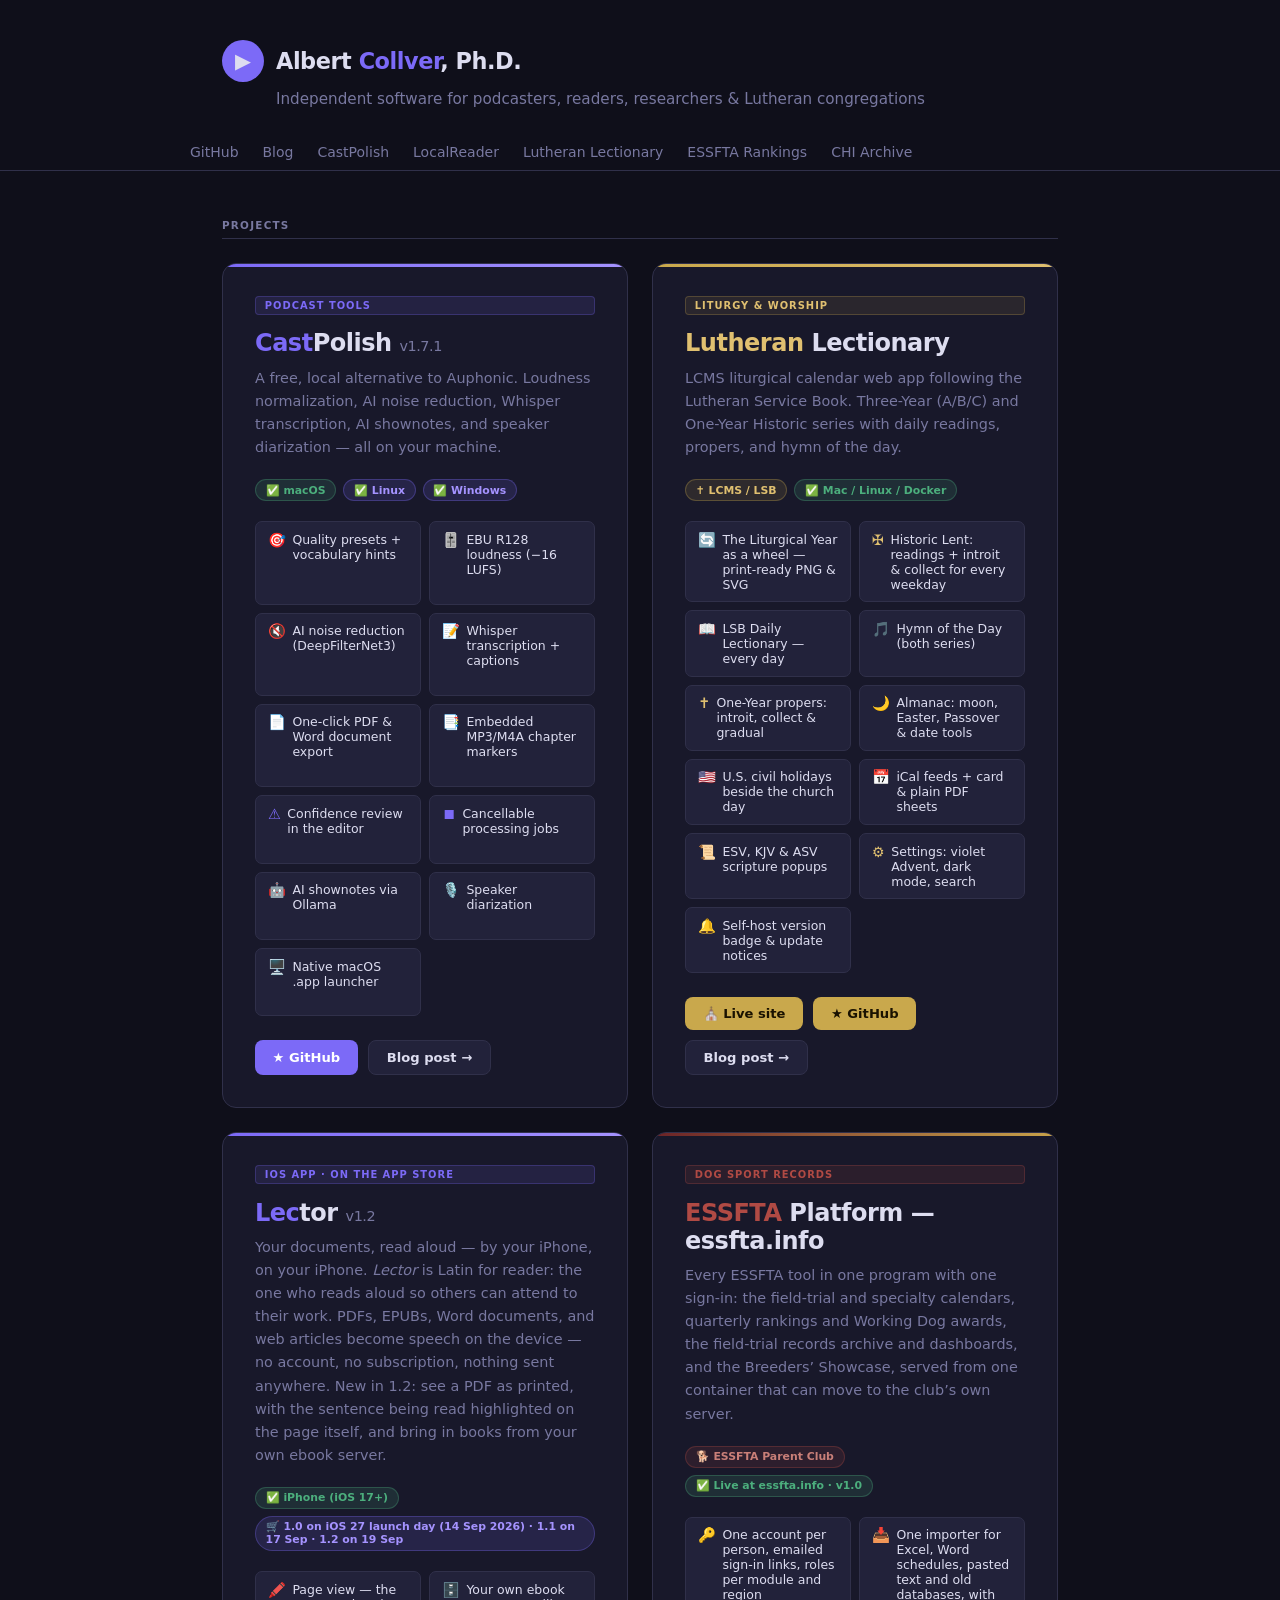
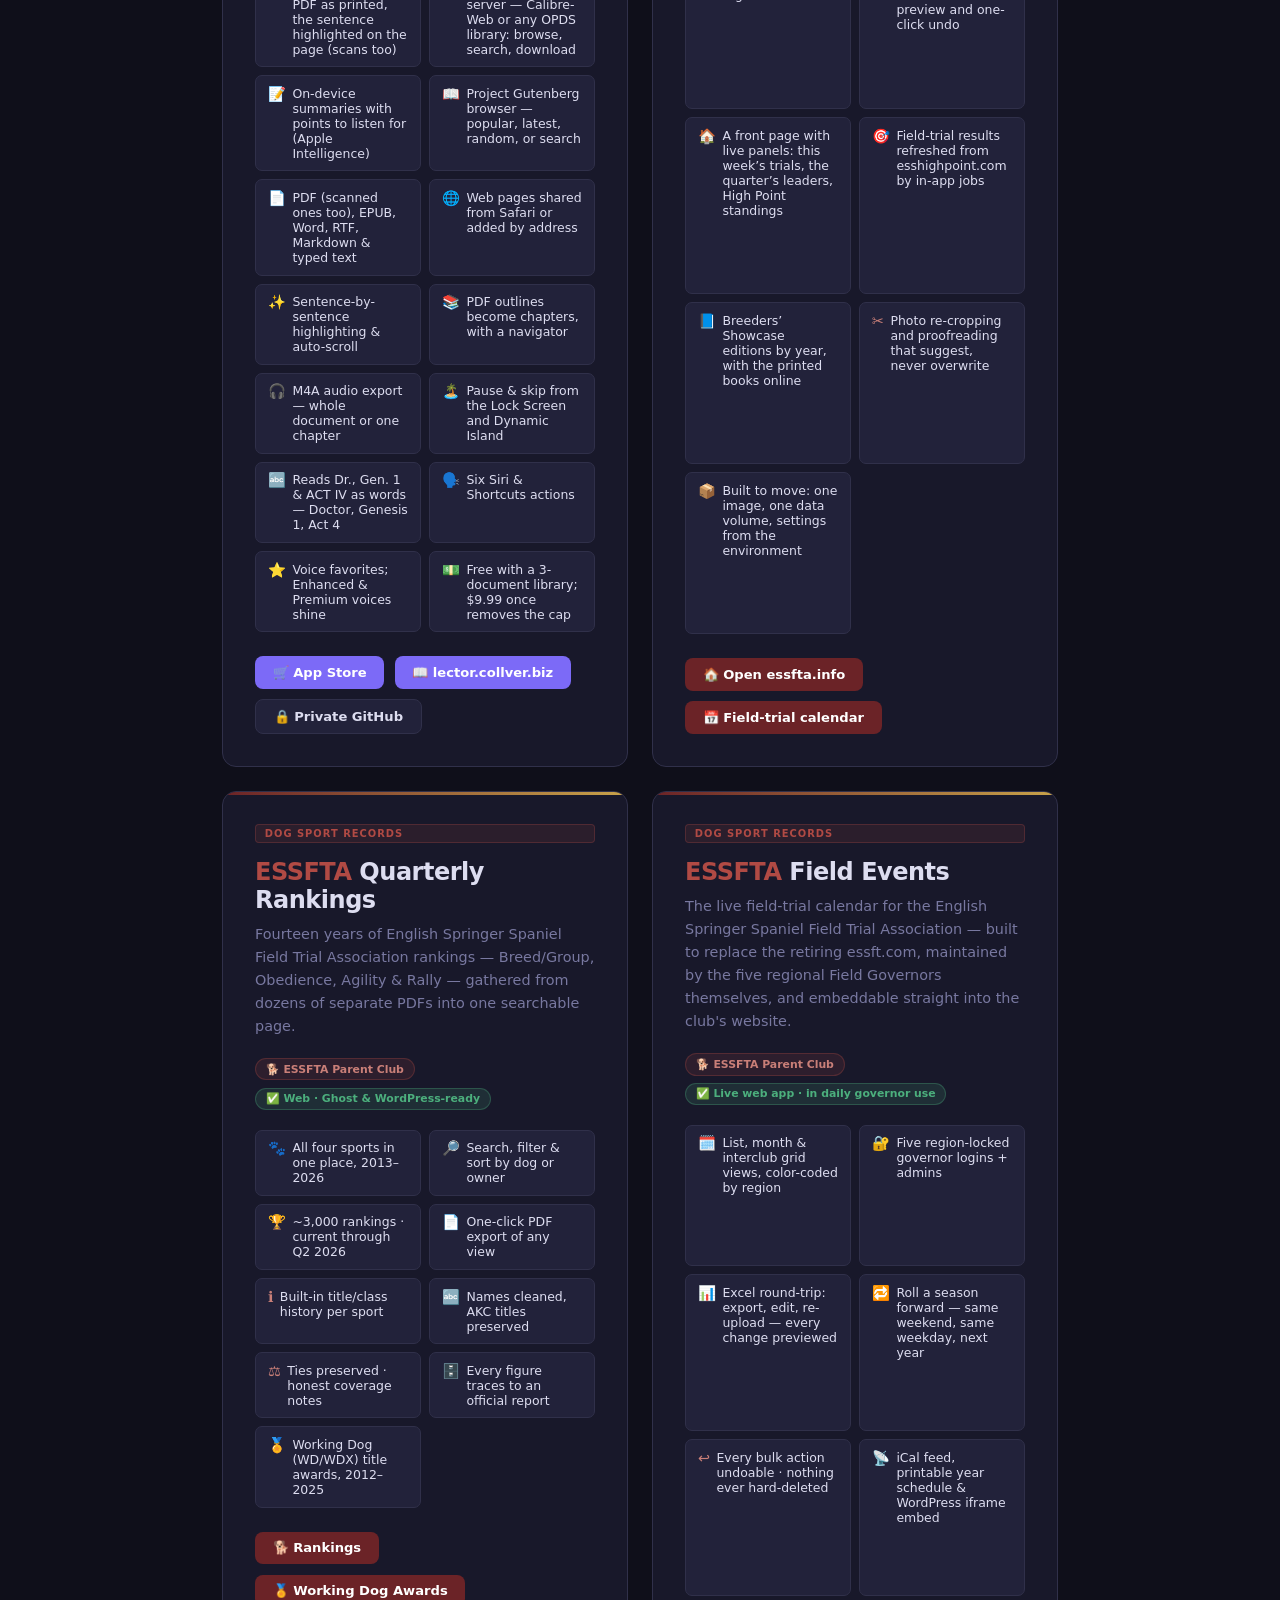
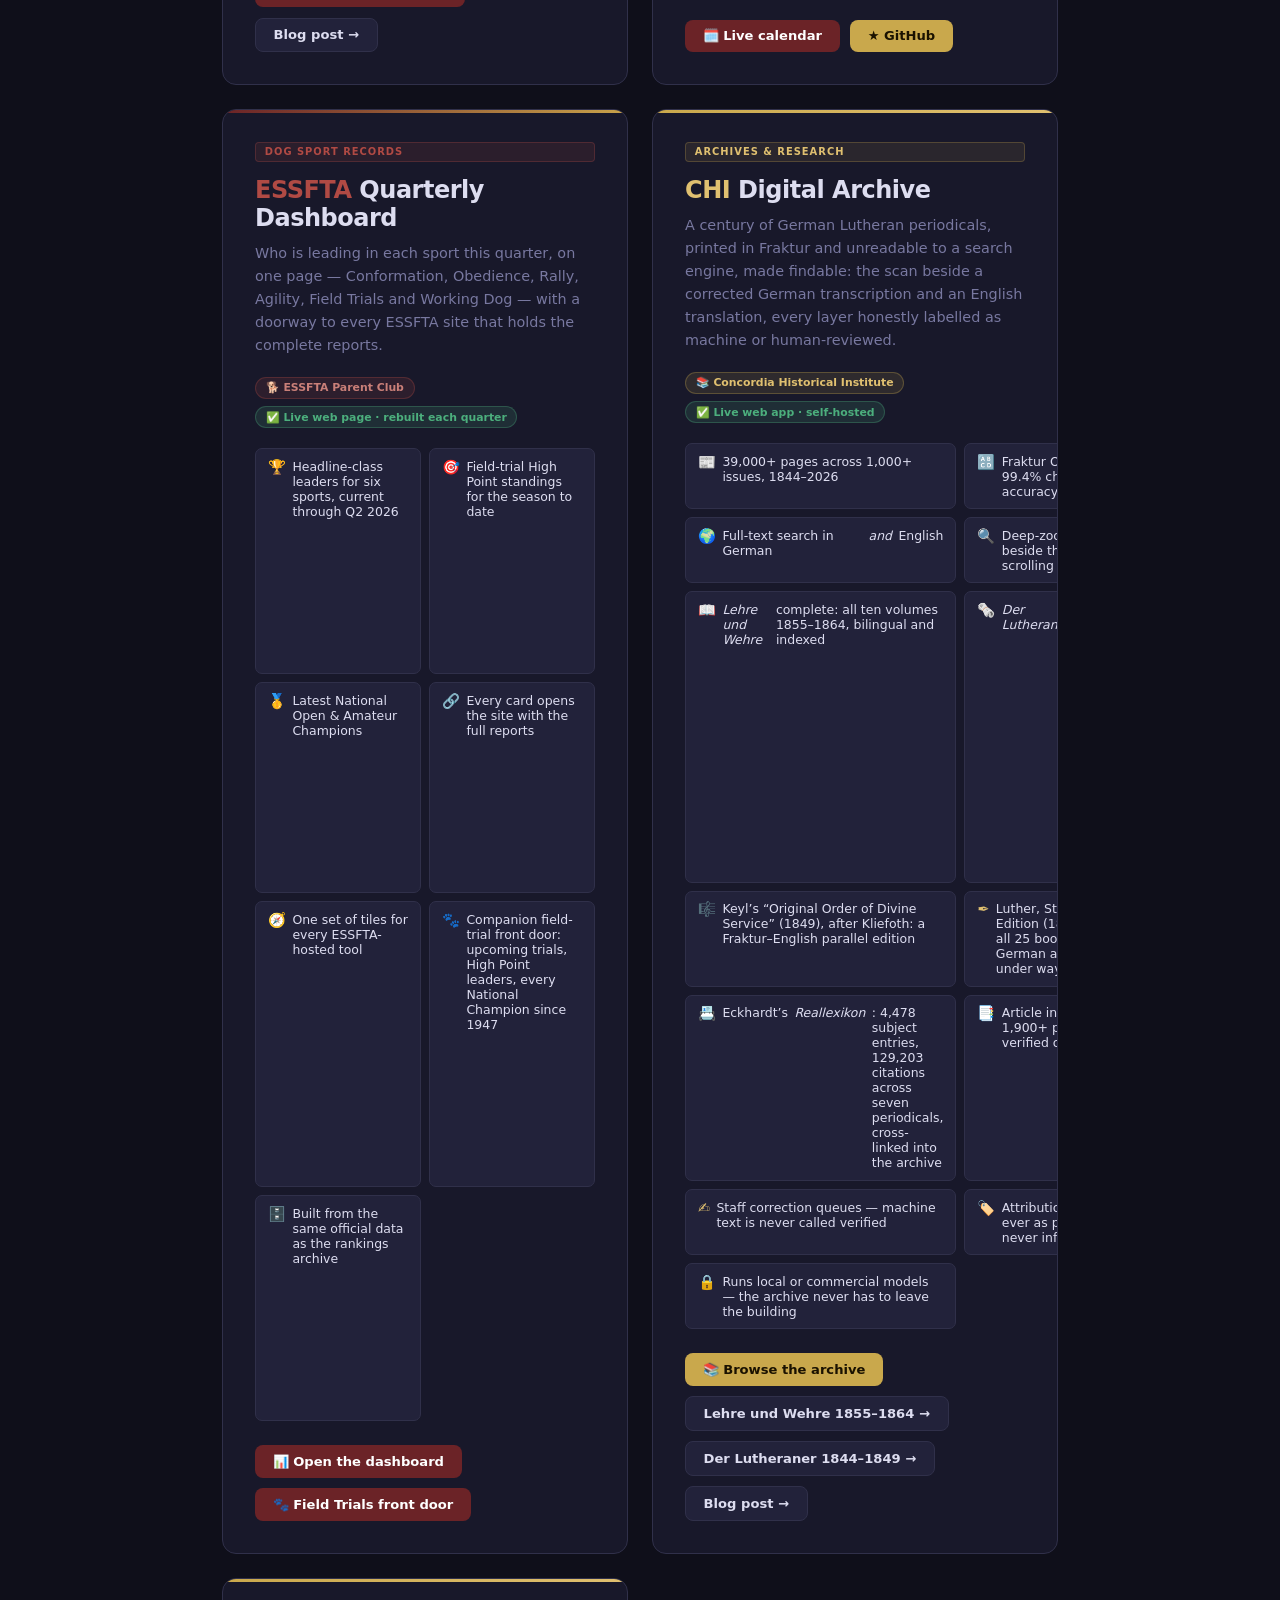
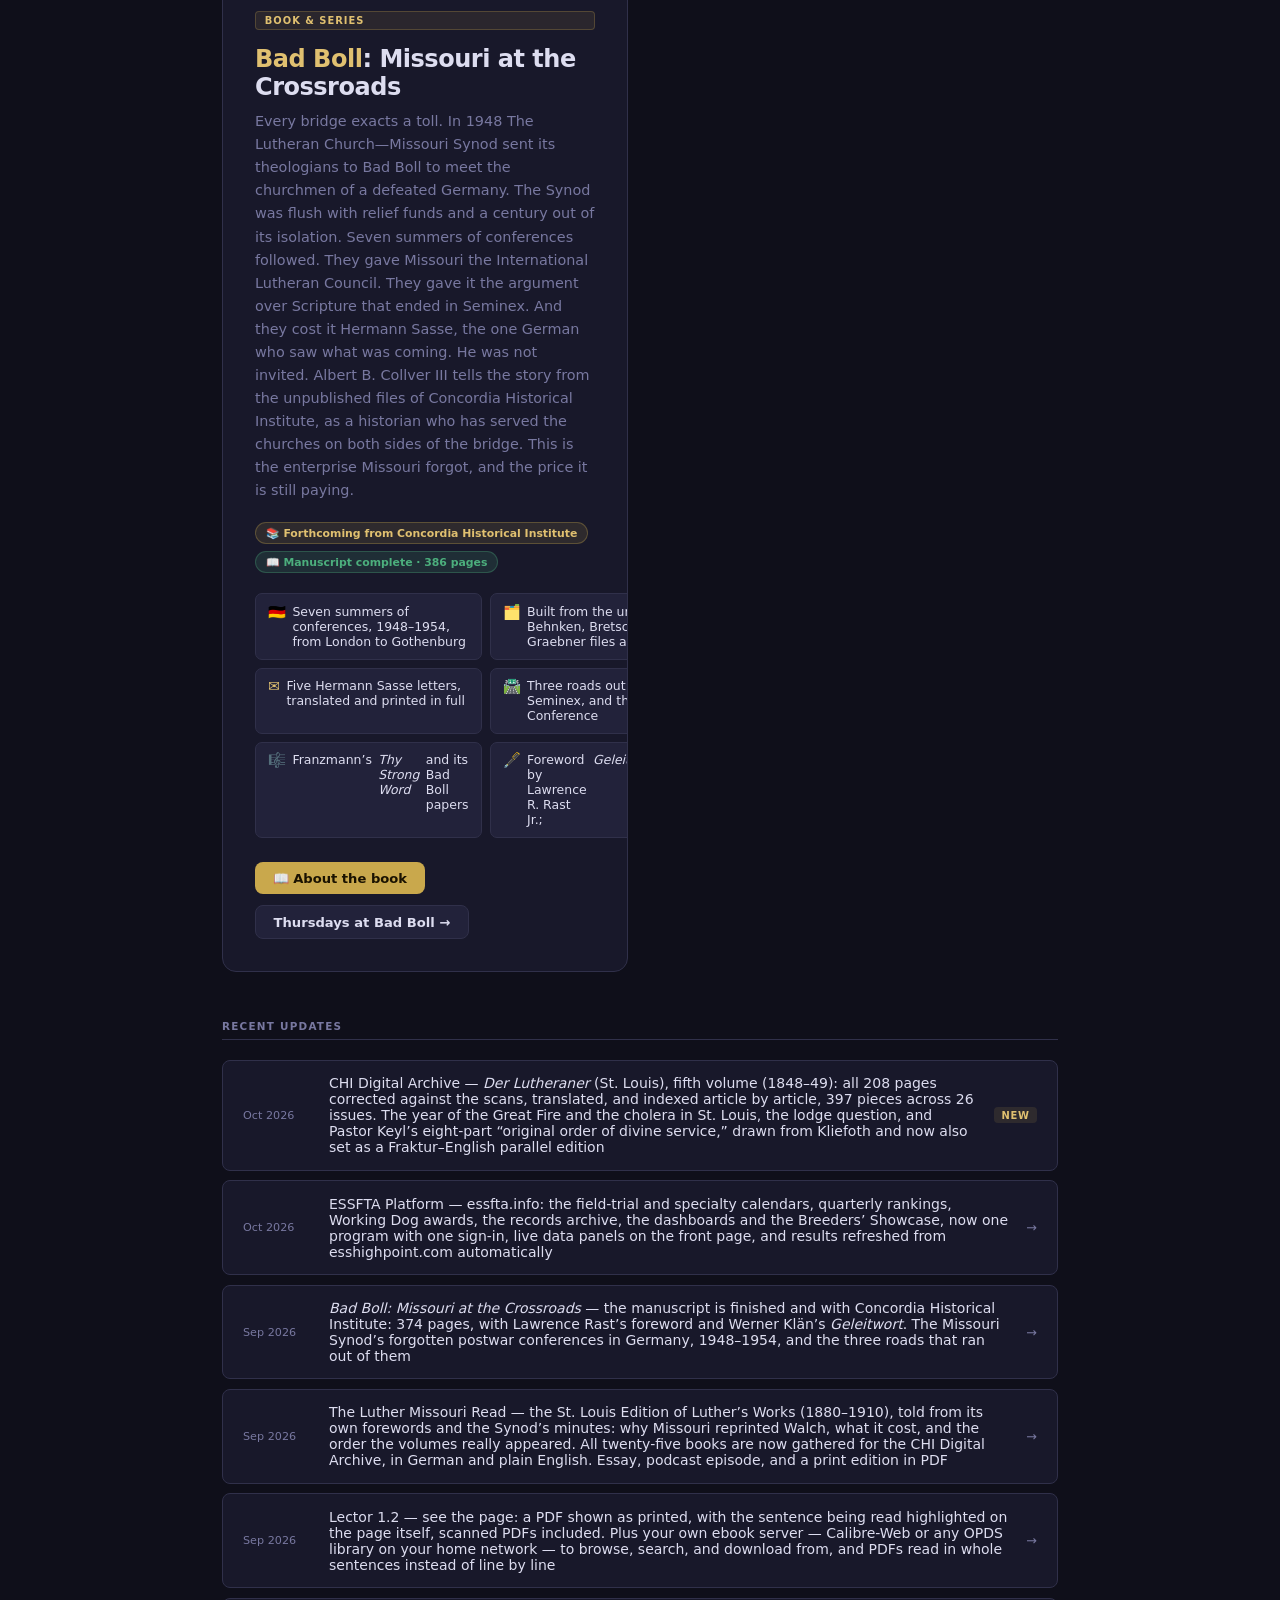
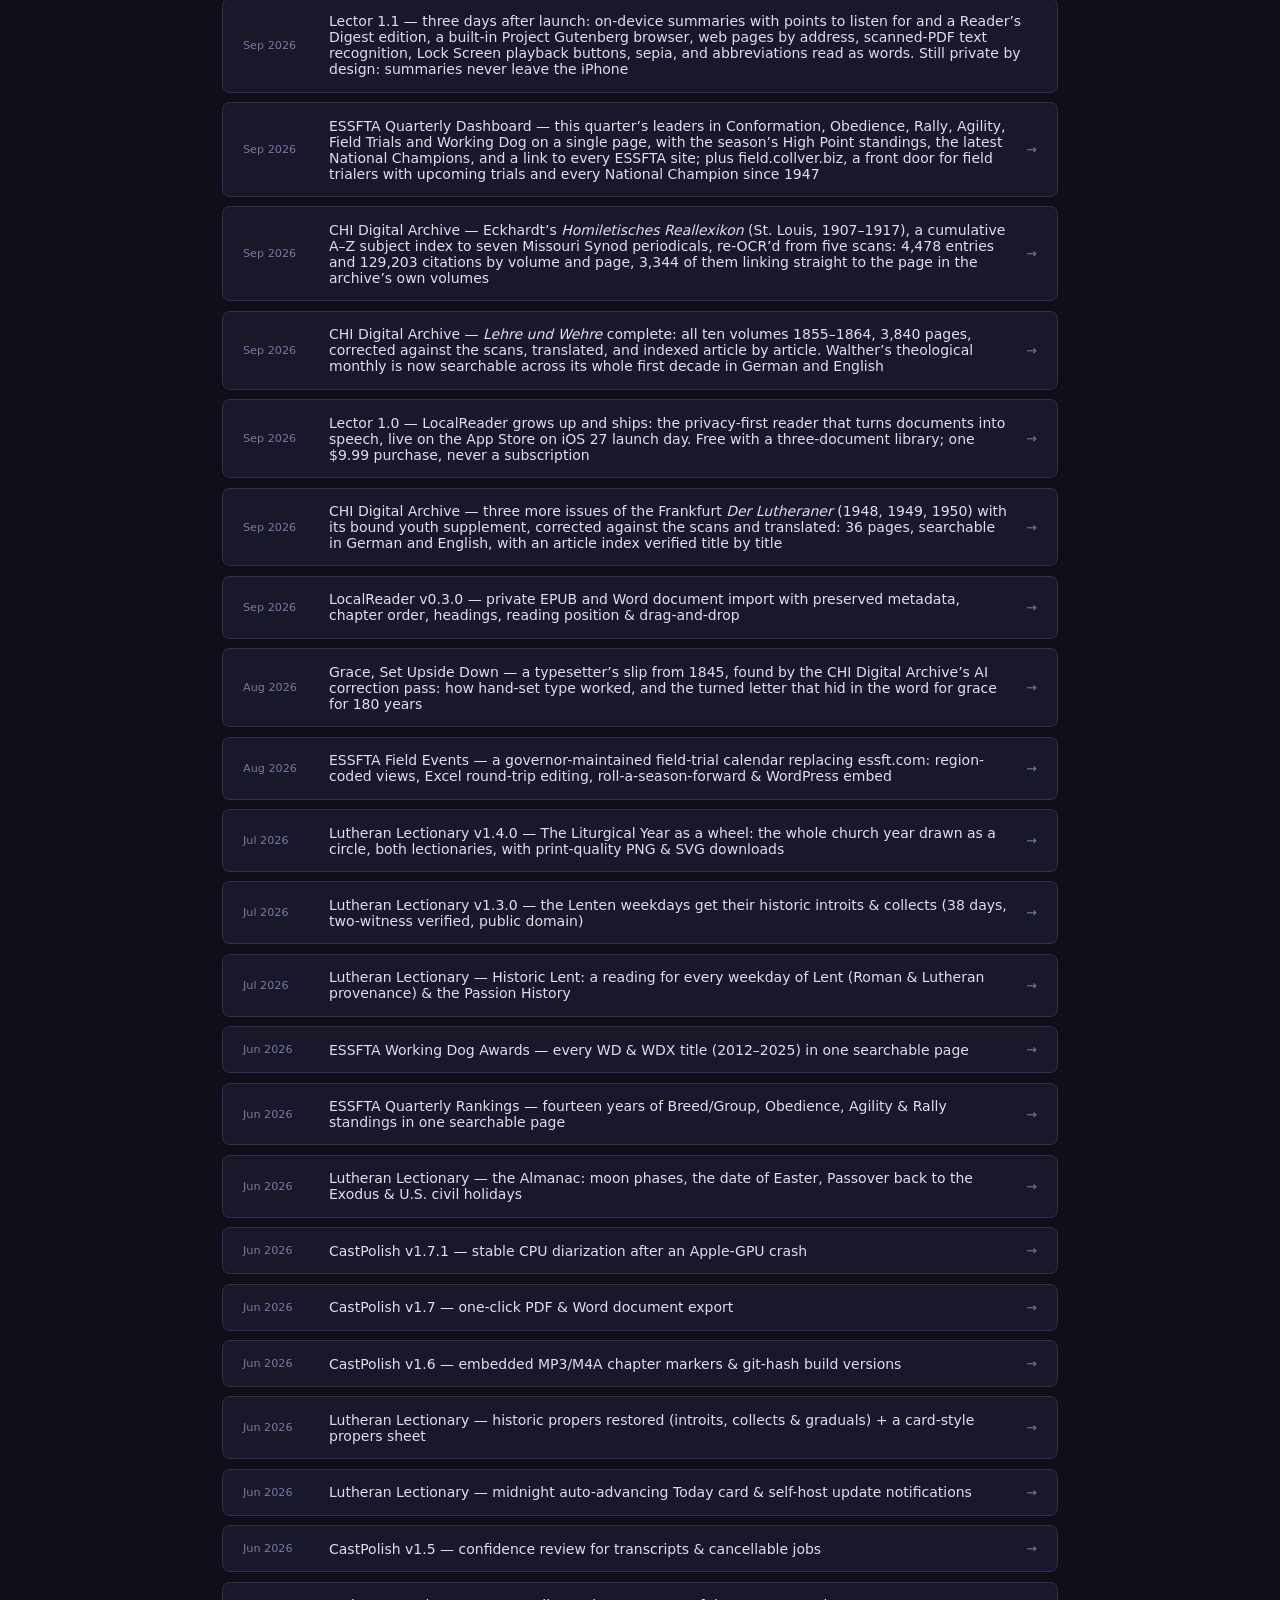
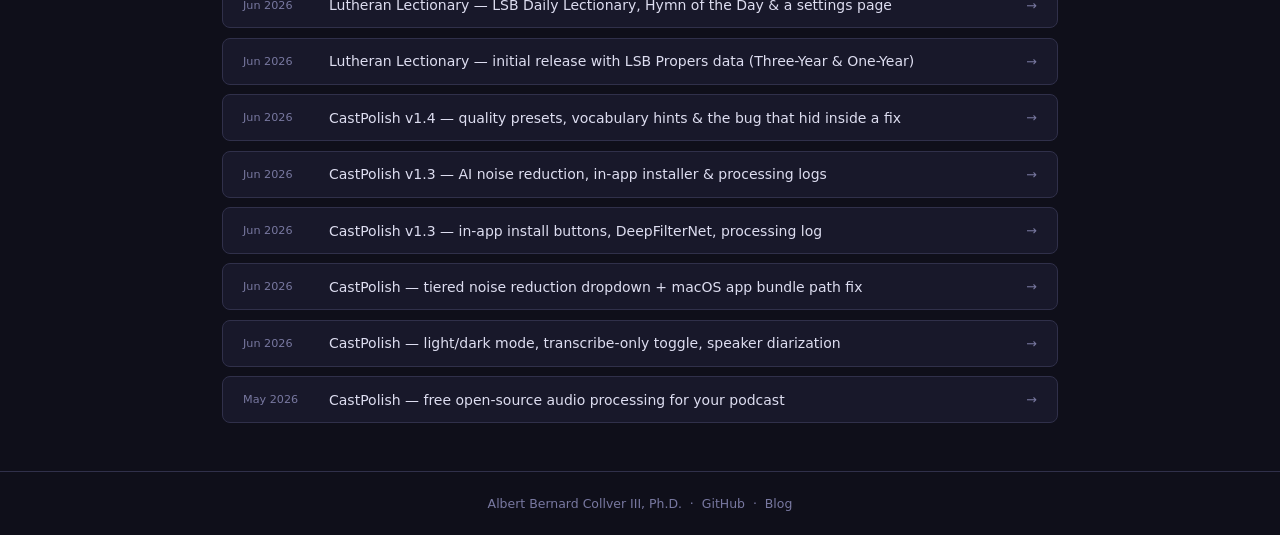
==== index.html @ b016e04b "CHI card: Der Lutheraner 1844–1849 (fifth volume corrected, translated, indexed), Keyl 1849 edition;" ====
<!DOCTYPE html>
<html lang="en">
<head>
<meta charset="UTF-8">
<meta name="viewport" content="width=device-width, initial-scale=1.0">
<title>Albert Collver — Software Projects</title>
<meta name="description" content="Independent software for podcasters, readers, researchers, and Lutheran congregations. LocalReader: private, on-device text-to-speech for iPhone and iPad.">
<script defer src="https://analytics.collver.biz/script.js" data-website-id="a262c0be-edfe-48e8-a4f4-ef99cb37510c"></script>
<style>
  *, *::before, *::after { box-sizing: border-box; margin: 0; padding: 0; }

  :root {
    --bg: #0f0f1a;
    --surface: #18182a;
    --surface2: #22223a;
    --border: #30304a;
    --accent: #7c6af7;
    --accent2: #a593ff;
    --accent-gold: #c9a84c;
    --accent-gold2: #e0c070;
    --text: #ddddf0;
    --muted: #7878a0;
    --success: #4caf7d;
    --font: -apple-system, BlinkMacSystemFont, 'Segoe UI', system-ui, sans-serif;
  }

  body {
    font-family: var(--font);
    background: var(--bg);
    color: var(--text);
    min-height: 100vh;
    display: flex;
    flex-direction: column;
  }

  header { padding: 2.5rem 2rem 1.5rem; max-width: 900px; margin: 0 auto; width: 100%; }
  .logo { display: flex; align-items: center; gap: .75rem; margin-bottom: .5rem; }
  .logo-icon {
    width: 42px; height: 42px; background: var(--accent); border-radius: 50%;
    display: flex; align-items: center; justify-content: center; font-size: 1.3rem;
  }
  .logo-name { font-size: 1.4rem; font-weight: 800; letter-spacing: -.02em; color: var(--text); }
  .logo-name span { color: var(--accent); }
  header p { color: var(--muted); font-size: .95rem; margin-left: 54px; }

  nav { border-bottom: 1px solid var(--border); padding: 0 2rem; }
  nav ul { max-width: 900px; margin: 0 auto; display: flex; gap: 1.5rem; list-style: none; padding: .6rem 0; flex-wrap: wrap; }
  nav a { color: var(--muted); text-decoration: none; font-size: .875rem; transition: color .15s; }
  nav a:hover { color: var(--accent2); }

  main { flex: 1; max-width: 900px; margin: 0 auto; width: 100%; padding: 3rem 2rem; }

  .section-header {
    font-size: .65rem; font-weight: 700; text-transform: uppercase; letter-spacing: .12em;
    color: var(--muted); margin-bottom: 1.25rem; padding-bottom: .4rem; border-bottom: 1px solid var(--border);
  }

  /* Project grid — two columns on wide screens */
  .projects-grid {
    display: grid;
    grid-template-columns: repeat(auto-fill, minmax(380px, 1fr));
    gap: 1.5rem;
    margin-bottom: 3rem;
  }

  .project-card {
    background: var(--surface); border: 1px solid var(--border);
    border-radius: 14px; padding: 2rem;
    position: relative; overflow: hidden;
    display: flex; flex-direction: column;
  }
  .project-card::before {
    content: ''; position: absolute; top: 0; left: 0; right: 0; height: 3px;
  }
  .project-card.accent-purple::before { background: linear-gradient(90deg, var(--accent), var(--accent2)); }
  .project-card.accent-gold::before   { background: linear-gradient(90deg, var(--accent-gold), var(--accent-gold2)); }

  .project-tag {
    display: inline-block; font-size: .62rem; font-weight: 700;
    text-transform: uppercase; letter-spacing: .1em;
    border-radius: 4px; padding: .2rem .55rem; margin-bottom: .9rem;
  }
  .tag-purple { color: var(--accent);      background: rgba(124,106,247,.12); border: 1px solid rgba(124,106,247,.25); }
  .tag-gold   { color: var(--accent-gold2); background: rgba(201,168,76,.10);  border: 1px solid rgba(201,168,76,.25);  }

  .project-card h2 { font-size: 1.5rem; font-weight: 800; letter-spacing: -.02em; margin-bottom: .6rem; }
  .project-card h2 .accent-purple-text { color: var(--accent); }
  .project-card h2 .accent-gold-text   { color: var(--accent-gold2); }
  .tagline { font-size: .9rem; color: var(--muted); margin-bottom: 1.25rem; line-height: 1.6; }

  .platform-row { display: flex; gap: .45rem; flex-wrap: wrap; margin-bottom: 1.25rem; }
  .platform-badge {
    font-size: .68rem; font-weight: 600; padding: .22rem .6rem;
    border-radius: 999px; display: flex; align-items: center; gap: .3rem;
  }
  .badge-full { background: rgba(76,175,125,.15); color: var(--success); border: 1px solid rgba(76,175,125,.3); }
  .badge-core { background: rgba(124,106,247,.15); color: var(--accent2); border: 1px solid rgba(124,106,247,.3); }
  .badge-gold { background: rgba(201,168,76,.12); color: var(--accent-gold2); border: 1px solid rgba(201,168,76,.3); }
  .badge-note { background: rgba(120,120,160,.1); color: var(--muted); border: 1px solid var(--border); font-weight: 400; font-style: italic; }

  .features {
    display: grid; grid-template-columns: 1fr 1fr;
    gap: .5rem; margin-bottom: 1.5rem; flex: 1;
  }
  .feat {
    background: var(--surface2); border: 1px solid var(--border); border-radius: 7px;
    padding: .6rem .75rem; font-size: .78rem; display: flex; align-items: flex-start; gap: .4rem;
  }
  .feat-icon { flex-shrink: 0; font-size: .9rem; }
  .feat-icon-purple { color: var(--accent); }
  .feat-icon-gold   { color: var(--accent-gold2); }

  .btn-row { display: flex; gap: .65rem; flex-wrap: wrap; margin-top: auto; }
  .btn {
    display: inline-flex; align-items: center; gap: .4rem;
    padding: .55rem 1.1rem; border-radius: 8px; font-size: .82rem; font-weight: 600;
    text-decoration: none; transition: opacity .15s, transform .1s;
  }
  .btn:hover { opacity: .85; transform: translateY(-1px); }
  .btn-purple  { background: var(--accent); color: #fff; }
  .btn-gold    { background: var(--accent-gold); color: #1a1200; }
  .btn-secondary { background: var(--surface2); color: var(--text); border: 1px solid var(--border); }

  /* Updates */
  .updates { display: flex; flex-direction: column; gap: .6rem; }
  .update-item {
    background: var(--surface); border: 1px solid var(--border); border-radius: 8px;
    padding: .9rem 1.25rem; display: flex; align-items: center; gap: 1rem;
    text-decoration: none; color: inherit; transition: border-color .15s, background .15s;
  }
  .update-item:hover { border-color: var(--accent); background: rgba(124,106,247,.05); }
  .update-date  { font-size: .7rem; color: var(--muted); white-space: nowrap; min-width: 70px; }
  .update-title { font-size: .875rem; font-weight: 500; flex: 1; }
  .update-tag {
    font-size: .62rem; font-weight: 700; text-transform: uppercase; letter-spacing: .08em;
    padding: .15rem .45rem; border-radius: 4px; white-space: nowrap;
    background: rgba(124,106,247,.15); color: var(--accent2);
  }
  .update-tag.gold { background: rgba(201,168,76,.12); color: var(--accent-gold2); }
  .update-arrow { color: var(--muted); font-size: .8rem; }

  /* ESSFTA maroon accent */
  .project-card.accent-maroon::before { background: linear-gradient(90deg, #6B2327, #C8A24A); }
  .tag-maroon { color: #b04a44; background: rgba(176,74,68,.12); border: 1px solid rgba(176,74,68,.28); }
  .project-card h2 .accent-maroon-text { color: #b04a44; }
  .feat-icon-maroon { color: #c97f78; }
  .badge-maroon { background: rgba(176,74,68,.14); color: #c97f78; border: 1px solid rgba(176,74,68,.3); }
  .btn-maroon { background: #6B2327; color: #fff; }
  .update-tag.maroon { background: rgba(176,74,68,.16); color: #c97f78; }

  footer { border-top: 1px solid var(--border); padding: 1.5rem 2rem; text-align: center; color: var(--muted); font-size: .78rem; }
  footer a { color: var(--muted); text-decoration: none; }
  footer a:hover { color: var(--accent2); }

  @media (max-width: 640px) {
    .projects-grid { grid-template-columns: 1fr; }
    .project-card { padding: 1.5rem; }
    .project-card h2 { font-size: 1.3rem; }
    header p { margin-left: 0; }
    .features { grid-template-columns: 1fr; }
  }
</style>
</head>
<body>

<header>
  <div class="logo">
    <div class="logo-icon">▶</div>
    <div class="logo-name">Albert <span>Collver</span>, Ph.D.</div>
  </div>
  <p>Independent software for podcasters, readers, researchers &amp; Lutheran congregations</p>
</header>

<nav>
  <ul>
    <li><a href="https://github.com/abc3-Mac">GitHub</a></li>
    <li><a href="https://news.collver.biz">Blog</a></li>
    <li><a href="https://github.com/abc3-Mac/castpolish">CastPolish</a></li>
    <li><a href="https://github.com/abc3-Mac/LocalReader">LocalReader</a></li>
    <li><a href="https://github.com/abc3-Mac/lutheran-lectionary">Lutheran Lectionary</a></li>
    <li><a href="https://news.collver.biz/essfta-breed-group-rankings/">ESSFTA Rankings</a></li>
    <li><a href="https://chi-archive.collver.biz">CHI Archive</a></li>
  </ul>
</nav>

<main>

  <div class="section-header" style="margin-bottom:1.5rem;">Projects</div>

  <div class="projects-grid">

    <!-- CastPolish -->
    <div class="project-card accent-purple">
      <div class="project-tag tag-purple">Podcast Tools</div>
      <h2><span class="accent-purple-text">Cast</span>Polish <span style="font-size:.9rem;font-weight:500;color:var(--muted)">v1.7.1</span></h2>
      <p class="tagline">
        A free, local alternative to Auphonic. Loudness normalization, AI noise reduction,
        Whisper transcription, AI shownotes, and speaker diarization — all on your machine.
      </p>

      <div class="platform-row">
        <span class="platform-badge badge-full">✅ macOS</span>
        <span class="platform-badge badge-core">✅ Linux</span>
        <span class="platform-badge badge-core">✅ Windows</span>
      </div>

      <div class="features">
        <div class="feat"><span class="feat-icon feat-icon-purple">🎯</span> Quality presets + vocabulary hints</div>
        <div class="feat"><span class="feat-icon feat-icon-purple">🎚️</span> EBU R128 loudness (−16 LUFS)</div>
        <div class="feat"><span class="feat-icon feat-icon-purple">🔇</span> AI noise reduction (DeepFilterNet3)</div>
        <div class="feat"><span class="feat-icon feat-icon-purple">📝</span> Whisper transcription + captions</div>
        <div class="feat"><span class="feat-icon feat-icon-purple">📄</span> One-click PDF &amp; Word document export</div>
        <div class="feat"><span class="feat-icon feat-icon-purple">📑</span> Embedded MP3/M4A chapter markers</div>
        <div class="feat"><span class="feat-icon feat-icon-purple">⚠️</span> Confidence review in the editor</div>
        <div class="feat"><span class="feat-icon feat-icon-purple">⏹</span> Cancellable processing jobs</div>
        <div class="feat"><span class="feat-icon feat-icon-purple">🤖</span> AI shownotes via Ollama</div>
        <div class="feat"><span class="feat-icon feat-icon-purple">🎙️</span> Speaker diarization</div>
        <div class="feat"><span class="feat-icon feat-icon-purple">🖥️</span> Native macOS .app launcher</div>
      </div>

      <div class="btn-row">
        <a class="btn btn-purple" href="https://github.com/abc3-Mac/castpolish">★ GitHub</a>
        <a class="btn btn-secondary" href="https://news.collver.biz/stable-beats-fast-the-apple-gpu-crash-that-taught-castpolish-to-use-the-cpu/">Blog post →</a>
      </div>
    </div>

    <!-- Lutheran Lectionary -->
    <div class="project-card accent-gold">
      <div class="project-tag tag-gold">Liturgy &amp; Worship</div>
      <h2><span class="accent-gold-text">Lutheran</span> Lectionary</h2>
      <p class="tagline">
        LCMS liturgical calendar web app following the Lutheran Service Book. Three-Year
        (A/B/C) and One-Year Historic series with daily readings, propers, and hymn of the day.
      </p>

      <div class="platform-row">
        <span class="platform-badge badge-gold">✝ LCMS / LSB</span>
        <span class="platform-badge badge-full">✅ Mac / Linux / Docker</span>
      </div>

      <div class="features">
        <div class="feat"><span class="feat-icon feat-icon-gold">🔄</span> The Liturgical Year as a wheel — print-ready PNG &amp; SVG</div>
        <div class="feat"><span class="feat-icon feat-icon-gold">✠</span> Historic Lent: readings + introit &amp; collect for every weekday</div>
        <div class="feat"><span class="feat-icon feat-icon-gold">📖</span> LSB Daily Lectionary — every day</div>
        <div class="feat"><span class="feat-icon feat-icon-gold">🎵</span> Hymn of the Day (both series)</div>
        <div class="feat"><span class="feat-icon feat-icon-gold">✝</span> One-Year propers: introit, collect &amp; gradual</div>
        <div class="feat"><span class="feat-icon feat-icon-gold">🌙</span> Almanac: moon, Easter, Passover &amp; date tools</div>
        <div class="feat"><span class="feat-icon feat-icon-gold">🇺🇸</span> U.S. civil holidays beside the church day</div>
        <div class="feat"><span class="feat-icon feat-icon-gold">📅</span> iCal feeds + card &amp; plain PDF sheets</div>
        <div class="feat"><span class="feat-icon feat-icon-gold">📜</span> ESV, KJV &amp; ASV scripture popups</div>
        <div class="feat"><span class="feat-icon feat-icon-gold">⚙️</span> Settings: violet Advent, dark mode, search</div>
        <div class="feat"><span class="feat-icon feat-icon-gold">🔔</span> Self-host version badge &amp; update notices</div>
      </div>

      <div class="btn-row">
        <a class="btn btn-gold" href="https://lectionary.collver.biz">⛪ Live site</a>
        <a class="btn btn-gold" href="https://github.com/abc3-Mac/lutheran-lectionary">★ GitHub</a>
        <a class="btn btn-secondary" href="https://news.collver.biz/the-church-year-drawn-as-a-wheel/">Blog post →</a>
      </div>
    </div>

    <!-- LocalReader -->
    <div class="project-card accent-purple">
      <div class="project-tag tag-purple">iOS App &middot; On the App Store</div>
      <h2><span class="accent-purple-text">Lec</span>tor <span style="font-size:.9rem;font-weight:500;color:var(--muted)">v1.2</span></h2>
      <p class="tagline">
        Your documents, read aloud &mdash; by your iPhone, on your iPhone. <em>Lector</em> is Latin for
        reader: the one who reads aloud so others can attend to their work. PDFs, EPUBs, Word documents,
        and web articles become speech on the device &mdash; no account, no subscription, nothing sent anywhere.
        New in 1.2: see a PDF as printed, with the sentence being read highlighted on the page itself,
        and bring in books from your own ebook server.
      </p>

      <div class="platform-row">
        <span class="platform-badge badge-full">✅ iPhone (iOS 17+)</span>
        <span class="platform-badge badge-core">🛒 1.0 on iOS 27 launch day (14 Sep 2026) &middot; 1.1 on 17 Sep &middot; 1.2 on 19 Sep</span>
      </div>

      <div class="features">
        <div class="feat"><span class="feat-icon feat-icon-purple">🖍️</span> Page view &mdash; the PDF as printed, the sentence highlighted on the page (scans too)</div>
        <div class="feat"><span class="feat-icon feat-icon-purple">🗄️</span> Your own ebook server &mdash; Calibre-Web or any OPDS library: browse, search, download</div>
        <div class="feat"><span class="feat-icon feat-icon-purple">📝</span> On-device summaries with points to listen for (Apple Intelligence)</div>
        <div class="feat"><span class="feat-icon feat-icon-purple">📖</span> Project Gutenberg browser &mdash; popular, latest, random, or search</div>
        <div class="feat"><span class="feat-icon feat-icon-purple">📄</span> PDF (scanned ones too), EPUB, Word, RTF, Markdown &amp; typed text</div>
        <div class="feat"><span class="feat-icon feat-icon-purple">🌐</span> Web pages shared from Safari or added by address</div>
        <div class="feat"><span class="feat-icon feat-icon-purple">✨</span> Sentence-by-sentence highlighting &amp; auto-scroll</div>
        <div class="feat"><span class="feat-icon feat-icon-purple">📚</span> PDF outlines become chapters, with a navigator</div>
        <div class="feat"><span class="feat-icon feat-icon-purple">🎧</span> M4A audio export &mdash; whole document or one chapter</div>
        <div class="feat"><span class="feat-icon feat-icon-purple">🏝️</span> Pause &amp; skip from the Lock Screen and Dynamic Island</div>
        <div class="feat"><span class="feat-icon feat-icon-purple">🔤</span> Reads Dr., Gen. 1 &amp; ACT IV as words &mdash; Doctor, Genesis 1, Act 4</div>
        <div class="feat"><span class="feat-icon feat-icon-purple">🗣️</span> Six Siri &amp; Shortcuts actions</div>
        <div class="feat"><span class="feat-icon feat-icon-purple">⭐</span> Voice favorites; Enhanced &amp; Premium voices shine</div>
        <div class="feat"><span class="feat-icon feat-icon-purple">💵</span> Free with a 3-document library; $9.99 once removes the cap</div>
      </div>

      <div class="btn-row">
        <a class="btn btn-purple" href="https://apps.apple.com/app/lector-read-aloud/id6809570852">🛒 App Store</a>
        <a class="btn btn-purple" href="https://lector.collver.biz">📖 lector.collver.biz</a>
        <a class="btn btn-secondary" href="https://github.com/abc3-Mac/LocalReader">🔒 Private GitHub</a>
      </div>
    </div>

    <!-- ESSFTA Platform (essfta.info) -->
    <div class="project-card accent-maroon">
      <div class="project-tag tag-maroon">Dog Sport Records</div>
      <h2><span class="accent-maroon-text">ESSFTA</span> Platform &mdash; essfta.info</h2>
      <p class="tagline">
        Every ESSFTA tool in one program with one sign-in: the field-trial and specialty calendars,
        quarterly rankings and Working Dog awards, the field-trial records archive and dashboards,
        and the Breeders&#8217; Showcase, served from one container that can move to the club&#8217;s own server.
      </p>

      <div class="platform-row">
        <span class="platform-badge badge-maroon">🐕 ESSFTA Parent Club</span>
        <span class="platform-badge badge-full">✅ Live at essfta.info · v1.0</span>
      </div>

      <div class="features">
        <div class="feat"><span class="feat-icon feat-icon-maroon">🔑</span> One account per person, emailed sign-in links, roles per module and region</div>
        <div class="feat"><span class="feat-icon feat-icon-maroon">📥</span> One importer for Excel, Word schedules, pasted text and old databases, with preview and one-click undo</div>
        <div class="feat"><span class="feat-icon feat-icon-maroon">🏠</span> A front page with live panels: this week&#8217;s trials, the quarter&#8217;s leaders, High Point standings</div>
        <div class="feat"><span class="feat-icon feat-icon-maroon">🎯</span> Field-trial results refreshed from esshighpoint.com by in-app jobs</div>
        <div class="feat"><span class="feat-icon feat-icon-maroon">📘</span> Breeders&#8217; Showcase editions by year, with the printed books online</div>
        <div class="feat"><span class="feat-icon feat-icon-maroon">✂️</span> Photo re-cropping and proofreading that suggest, never overwrite</div>
        <div class="feat"><span class="feat-icon feat-icon-maroon">📦</span> Built to move: one image, one data volume, settings from the environment</div>
      </div>

      <div class="btn-row">
        <a class="btn btn-maroon" href="https://essfta.info">🏠 Open essfta.info</a>
        <a class="btn btn-maroon" href="https://trials.essfta.info">📅 Field-trial calendar</a>
      </div>
    </div>

    <!-- ESSFTA Quarterly Rankings -->
    <div class="project-card accent-maroon">
      <div class="project-tag tag-maroon">Dog Sport Records</div>
      <h2><span class="accent-maroon-text">ESSFTA</span> Quarterly Rankings</h2>
      <p class="tagline">
        Fourteen years of English Springer Spaniel Field Trial Association rankings — Breed/Group,
        Obedience, Agility &amp; Rally — gathered from dozens of separate PDFs into one searchable page.
      </p>

      <div class="platform-row">
        <span class="platform-badge badge-maroon">🐕 ESSFTA Parent Club</span>
        <span class="platform-badge badge-full">✅ Web · Ghost &amp; WordPress-ready</span>
      </div>

      <div class="features">
        <div class="feat"><span class="feat-icon feat-icon-maroon">🐾</span> All four sports in one place, 2013–2026</div>
        <div class="feat"><span class="feat-icon feat-icon-maroon">🔎</span> Search, filter &amp; sort by dog or owner</div>
        <div class="feat"><span class="feat-icon feat-icon-maroon">🏆</span> ~3,000 rankings · current through Q2 2026</div>
        <div class="feat"><span class="feat-icon feat-icon-maroon">📄</span> One-click PDF export of any view</div>
        <div class="feat"><span class="feat-icon feat-icon-maroon">ℹ️</span> Built-in title/class history per sport</div>
        <div class="feat"><span class="feat-icon feat-icon-maroon">🔤</span> Names cleaned, AKC titles preserved</div>
        <div class="feat"><span class="feat-icon feat-icon-maroon">⚖️</span> Ties preserved · honest coverage notes</div>
        <div class="feat"><span class="feat-icon feat-icon-maroon">🗄️</span> Every figure traces to an official report</div>
        <div class="feat"><span class="feat-icon feat-icon-maroon">🏅</span> Working Dog (WD/WDX) title awards, 2012–2025</div>
      </div>

      <div class="btn-row">
        <a class="btn btn-maroon" href="https://news.collver.biz/essfta-breed-group-rankings/">🐕 Rankings</a>
        <a class="btn btn-maroon" href="https://news.collver.biz/essfta-working-dog-awards/">🏅 Working Dog Awards</a>
        <a class="btn btn-secondary" href="https://news.collver.biz/every-essfta-quarterly-ranking-2013-2026-now-in-one-searchable-page/">Blog post →</a>
      </div>
    </div>

    <!-- ESSFTA Field Events -->
    <div class="project-card accent-maroon">
      <div class="project-tag tag-maroon">Dog Sport Records</div>
      <h2><span class="accent-maroon-text">ESSFTA</span> Field Events</h2>
      <p class="tagline">
        The live field-trial calendar for the English Springer Spaniel Field Trial Association —
        built to replace the retiring essft.com, maintained by the five regional Field Governors
        themselves, and embeddable straight into the club's website.
      </p>

      <div class="platform-row">
        <span class="platform-badge badge-maroon">🐕 ESSFTA Parent Club</span>
        <span class="platform-badge badge-full">✅ Live web app · in daily governor use</span>
      </div>

      <div class="features">
        <div class="feat"><span class="feat-icon feat-icon-maroon">🗓️</span> List, month &amp; interclub grid views, color-coded by region</div>
        <div class="feat"><span class="feat-icon feat-icon-maroon">🔐</span> Five region-locked governor logins + admins</div>
        <div class="feat"><span class="feat-icon feat-icon-maroon">📊</span> Excel round-trip: export, edit, re-upload — every change previewed</div>
        <div class="feat"><span class="feat-icon feat-icon-maroon">🔁</span> Roll a season forward — same weekend, same weekday, next year</div>
        <div class="feat"><span class="feat-icon feat-icon-maroon">↩️</span> Every bulk action undoable · nothing ever hard-deleted</div>
        <div class="feat"><span class="feat-icon feat-icon-maroon">📡</span> iCal feed, printable year schedule &amp; WordPress iframe embed</div>
      </div>

      <div class="btn-row">
        <a class="btn btn-maroon" href="https://essfta-events.collver.biz">🗓️ Live calendar</a>
        <a class="btn btn-gold" href="https://github.com/abc3-Mac/essfta-events">★ GitHub</a>
      </div>
    </div>

    <!-- ESSFTA Quarterly Dashboard -->
    <div class="project-card accent-maroon">
      <div class="project-tag tag-maroon">Dog Sport Records</div>
      <h2><span class="accent-maroon-text">ESSFTA</span> Quarterly Dashboard</h2>
      <p class="tagline">
        Who is leading in each sport this quarter, on one page — Conformation, Obedience, Rally,
        Agility, Field Trials and Working Dog — with a doorway to every ESSFTA site that holds the
        complete reports.
      </p>

      <div class="platform-row">
        <span class="platform-badge badge-maroon">🐕 ESSFTA Parent Club</span>
        <span class="platform-badge badge-full">✅ Live web page · rebuilt each quarter</span>
      </div>

      <div class="features">
        <div class="feat"><span class="feat-icon feat-icon-maroon">🏆</span> Headline-class leaders for six sports, current through Q2 2026</div>
        <div class="feat"><span class="feat-icon feat-icon-maroon">🎯</span> Field-trial High Point standings for the season to date</div>
        <div class="feat"><span class="feat-icon feat-icon-maroon">🥇</span> Latest National Open &amp; Amateur Champions</div>
        <div class="feat"><span class="feat-icon feat-icon-maroon">🔗</span> Every card opens the site with the full reports</div>
        <div class="feat"><span class="feat-icon feat-icon-maroon">🧭</span> One set of tiles for every ESSFTA-hosted tool</div>
        <div class="feat"><span class="feat-icon feat-icon-maroon">🐾</span> Companion field-trial front door: upcoming trials, High Point leaders, every National Champion since 1947</div>
        <div class="feat"><span class="feat-icon feat-icon-maroon">🗄️</span> Built from the same official data as the rankings archive</div>
      </div>

      <div class="btn-row">
        <a class="btn btn-maroon" href="https://essfta.collver.biz">📊 Open the dashboard</a>
        <a class="btn btn-maroon" href="https://field.collver.biz">🐾 Field Trials front door</a>
      </div>
    </div>

    <!-- CHI Digital Archive -->
    <div class="project-card accent-gold">
      <div class="project-tag tag-gold">Archives &amp; Research</div>
      <h2><span class="accent-gold-text">CHI</span> Digital Archive</h2>
      <p class="tagline">
        A century of German Lutheran periodicals, printed in Fraktur and unreadable to a search
        engine, made findable: the scan beside a corrected German transcription and an English
        translation, every layer honestly labelled as machine or human-reviewed.
      </p>

      <div class="platform-row">
        <span class="platform-badge badge-gold">📚 Concordia Historical Institute</span>
        <span class="platform-badge badge-full">✅ Live web app · self-hosted</span>
      </div>

      <div class="features">
        <div class="feat"><span class="feat-icon feat-icon-gold">📰</span> 39,000+ pages across 1,000+ issues, 1844–2026</div>
        <div class="feat"><span class="feat-icon feat-icon-gold">🔠</span> Fraktur OCR at 99.4% character accuracy</div>
        <div class="feat"><span class="feat-icon feat-icon-gold">🌍</span> Full-text search in German <em>and</em> English</div>
        <div class="feat"><span class="feat-icon feat-icon-gold">🔍</span> Deep-zoom scans beside the text, scrolling in step</div>
        <div class="feat"><span class="feat-icon feat-icon-gold">📖</span> <em>Lehre und Wehre</em> complete: all ten volumes 1855–1864, bilingual and indexed</div>
        <div class="feat"><span class="feat-icon feat-icon-gold">🗞️</span> <em>Der Lutheraner</em> (St. Louis) 1844–1849: the first five volumes in German and English, the fifth corrected against the scans and indexed</div>
        <div class="feat"><span class="feat-icon feat-icon-gold">🎼</span> Keyl&#8217;s &#8220;Original Order of Divine Service&#8221; (1849), after Kliefoth: a Fraktur&#8211;English parallel edition</div>
        <div class="feat"><span class="feat-icon feat-icon-gold">✒️</span> Luther, St. Louis Edition (1880–1910): all 25 books gathered, German and English under way</div>
        <div class="feat"><span class="feat-icon feat-icon-gold">📇</span> Eckhardt&#8217;s <em>Reallexikon</em>: 4,478 subject entries, 129,203 citations across seven periodicals, cross-linked into the archive</div>
        <div class="feat"><span class="feat-icon feat-icon-gold">📑</span> Article index of 1,900+ pieces, titles verified on the page</div>
        <div class="feat"><span class="feat-icon feat-icon-gold">✍️</span> Staff correction queues — machine text is never called verified</div>
        <div class="feat"><span class="feat-icon feat-icon-gold">🏷️</span> Attributions only ever as printed, never inferred</div>
        <div class="feat"><span class="feat-icon feat-icon-gold">🔒</span> Runs local or commercial models — the archive never has to leave the building</div>
      </div>

      <div class="btn-row">
        <a class="btn btn-gold" href="https://chi-archive.collver.biz">📚 Browse the archive</a>
        <a class="btn btn-secondary" href="https://chi-archive.collver.biz/publication/4">Lehre und Wehre 1855–1864 →</a>
        <a class="btn btn-secondary" href="https://chi-archive.collver.biz/publication/1">Der Lutheraner 1844–1849 →</a>
        <a class="btn btn-secondary" href="https://news.collver.biz/the-luther-missouri-read/">Blog post →</a>
      </div>
    </div>

    <!-- Bad Boll: Missouri at the Crossroads -->
    <div class="project-card accent-gold">
      <div class="project-tag tag-gold">Book &amp; Series</div>
      <h2><span class="accent-gold-text">Bad Boll</span>: Missouri at the Crossroads</h2>
      <p class="tagline">
        Every bridge exacts a toll. In 1948 The Lutheran Church&mdash;Missouri Synod sent its theologians to
        Bad Boll to meet the churchmen of a defeated Germany. The Synod was flush with relief funds and a
        century out of its isolation. Seven summers of conferences followed. They gave Missouri the
        International Lutheran Council. They gave it the argument over Scripture that ended in Seminex. And
        they cost it Hermann Sasse, the one German who saw what was coming. He was not invited. Albert B.
        Collver III tells the story from the unpublished files of Concordia Historical Institute, as a
        historian who has served the churches on both sides of the bridge. This is the enterprise Missouri
        forgot, and the price it is still paying.
      </p>

      <div class="platform-row">
        <span class="platform-badge badge-gold">📚 Forthcoming from Concordia Historical Institute</span>
        <span class="platform-badge badge-full">📖 Manuscript complete &middot; 386 pages</span>
      </div>

      <div class="features">
        <div class="feat"><span class="feat-icon feat-icon-gold">🇩🇪</span> Seven summers of conferences, 1948&ndash;1954, from London to Gothenburg</div>
        <div class="feat"><span class="feat-icon feat-icon-gold">🗂️</span> Built from the unpublished Behnken, Bretscher and Graebner files at CHI</div>
        <div class="feat"><span class="feat-icon feat-icon-gold">✉️</span> Five Hermann Sasse letters, translated and printed in full</div>
        <div class="feat"><span class="feat-icon feat-icon-gold">🛣️</span> Three roads out: the ILC, Seminex, and the Synodical Conference</div>
        <div class="feat"><span class="feat-icon feat-icon-gold">🎼</span> Franzmann&#8217;s <em>Thy Strong Word</em> and its Bad Boll papers</div>
        <div class="feat"><span class="feat-icon feat-icon-gold">🖋️</span> Foreword by Lawrence R. Rast Jr.; <em>Geleitwort</em> by Werner Kl&auml;n</div>
      </div>

      <div class="btn-row">
        <a class="btn btn-gold" href="https://badbollbook.com/about/">📖 About the book</a>
        <a class="btn btn-secondary" href="https://badbollbook.com">Thursdays at Bad Boll &rarr;</a>
      </div>
    </div>

  </div>

  <div class="section-header">Recent Updates</div>
  <div class="updates">

    <a class="update-item" href="https://chi-archive.collver.biz/publication/1">
      <span class="update-date">Oct 2026</span>
      <span class="update-title">CHI Digital Archive — <em>Der Lutheraner</em> (St. Louis), fifth volume (1848–49): all 208 pages corrected against the scans, translated, and indexed article by article, 397 pieces across 26 issues. The year of the Great Fire and the cholera in St. Louis, the lodge question, and Pastor Keyl&#8217;s eight-part &#8220;original order of divine service,&#8221; drawn from Kliefoth and now also set as a Fraktur&#8211;English parallel edition</span>
      <span class="update-tag gold">New</span>
    </a>

    <a class="update-item" href="https://essfta.info">
      <span class="update-date">Oct 2026</span>
      <span class="update-title">ESSFTA Platform &mdash; essfta.info: the field-trial and specialty calendars, quarterly rankings, Working Dog awards, the records archive, the dashboards and the Breeders&#8217; Showcase, now one program with one sign-in, live data panels on the front page, and results refreshed from esshighpoint.com automatically</span>
      <span class="update-arrow">→</span>
    </a>

    <a class="update-item" href="https://badbollbook.com/about/">
      <span class="update-date">Sep 2026</span>
      <span class="update-title"><em>Bad Boll: Missouri at the Crossroads</em> &mdash; the manuscript is finished and with Concordia Historical Institute: 374 pages, with Lawrence Rast&#8217;s foreword and Werner Kl&auml;n&#8217;s <em>Geleitwort</em>. The Missouri Synod&#8217;s forgotten postwar conferences in Germany, 1948&ndash;1954, and the three roads that ran out of them</span>
      <span class="update-arrow">→</span>
    </a>

    <a class="update-item" href="https://news.collver.biz/the-luther-missouri-read/">
      <span class="update-date">Sep 2026</span>
      <span class="update-title">The Luther Missouri Read &mdash; the St. Louis Edition of Luther&#8217;s Works (1880&ndash;1910), told from its own forewords and the Synod&#8217;s minutes: why Missouri reprinted Walch, what it cost, and the order the volumes really appeared. All twenty-five books are now gathered for the CHI Digital Archive, in German and plain English. Essay, podcast episode, and a print edition in PDF</span>
      <span class="update-arrow">→</span>
    </a>

    <a class="update-item" href="https://lector.collver.biz">
      <span class="update-date">Sep 2026</span>
      <span class="update-title">Lector 1.2 &mdash; see the page: a PDF shown as printed, with the sentence being read highlighted on the page itself, scanned PDFs included. Plus your own ebook server &mdash; Calibre-Web or any OPDS library on your home network &mdash; to browse, search, and download from, and PDFs read in whole sentences instead of line by line</span>
      <span class="update-arrow">→</span>
    </a>

    <a class="update-item" href="https://lector.collver.biz">
      <span class="update-date">Sep 2026</span>
      <span class="update-title">Lector 1.1 &mdash; three days after launch: on-device summaries with points to listen for and a Reader&#8217;s Digest edition, a built-in Project Gutenberg browser, web pages by address, scanned-PDF text recognition, Lock Screen playback buttons, sepia, and abbreviations read as words. Still private by design: summaries never leave the iPhone</span>
    </a>

    <a class="update-item" href="https://essfta.collver.biz">
      <span class="update-date">Sep 2026</span>
      <span class="update-title">ESSFTA Quarterly Dashboard — this quarter&#8217;s leaders in Conformation, Obedience, Rally, Agility, Field Trials and Working Dog on a single page, with the season&#8217;s High Point standings, the latest National Champions, and a link to every ESSFTA site; plus field.collver.biz, a front door for field trialers with upcoming trials and every National Champion since 1947</span>
      <span class="update-arrow">→</span>
    </a>

    <a class="update-item" href="https://chi-archive.collver.biz/lexikon">
      <span class="update-date">Sep 2026</span>
      <span class="update-title">CHI Digital Archive — Eckhardt&#8217;s <em>Homiletisches Reallexikon</em> (St. Louis, 1907–1917), a cumulative A–Z subject index to seven Missouri Synod periodicals, re-OCR&#8217;d from five scans: 4,478 entries and 129,203 citations by volume and page, 3,344 of them linking straight to the page in the archive&#8217;s own volumes</span>
      <span class="update-arrow">→</span>
    </a>

    <a class="update-item" href="https://chi-archive.collver.biz/publication/4">
      <span class="update-date">Sep 2026</span>
      <span class="update-title">CHI Digital Archive — <em>Lehre und Wehre</em> complete: all ten volumes 1855–1864, 3,840 pages, corrected against the scans, translated, and indexed article by article. Walther&#8217;s theological monthly is now searchable across its whole first decade in German and English</span>
      <span class="update-arrow">→</span>
    </a>

    <a class="update-item" href="https://lector.collver.biz">
      <span class="update-date">Sep 2026</span>
      <span class="update-title">Lector 1.0 &mdash; LocalReader grows up and ships: the privacy-first reader that turns documents into speech, live on the App Store on iOS&nbsp;27 launch day. Free with a three-document library; one $9.99 purchase, never a subscription</span>
      <span class="update-arrow">→</span>
    </a>

    <a class="update-item" href="https://chi-archive.collver.biz">
      <span class="update-date">Sep 2026</span>
      <span class="update-title">CHI Digital Archive — three more issues of the Frankfurt <em>Der Lutheraner</em> (1948, 1949, 1950) with its bound youth supplement, corrected against the scans and translated: 36 pages, searchable in German and English, with an article index verified title by title</span>
      <span class="update-arrow">→</span>
    </a>

    <a class="update-item" href="https://github.com/abc3-Mac/LocalReader">
      <span class="update-date">Sep 2026</span>
      <span class="update-title">LocalReader v0.3.0 — private EPUB and Word document import with preserved metadata, chapter order, headings, reading position &amp; drag-and-drop</span>
      <span class="update-arrow">→</span>
    </a>

    <a class="update-item" href="https://news.collver.biz/grace-set-upside-down/">
      <span class="update-date">Aug 2026</span>
      <span class="update-title">Grace, Set Upside Down — a typesetter&#8217;s slip from 1845, found by the CHI Digital Archive&#8217;s AI correction pass: how hand-set type worked, and the turned letter that hid in the word for grace for 180 years</span>
      <span class="update-arrow">→</span>
    </a>

    <a class="update-item" href="https://essfta-events.collver.biz">
      <span class="update-date">Aug 2026</span>
      <span class="update-title">ESSFTA Field Events — a governor-maintained field-trial calendar replacing essft.com: region-coded views, Excel round-trip editing, roll-a-season-forward &amp; WordPress embed</span>
      <span class="update-arrow">→</span>
    </a>

    <a class="update-item" href="https://news.collver.biz/the-church-year-drawn-as-a-wheel/">
      <span class="update-date">Jul 2026</span>
      <span class="update-title">Lutheran Lectionary v1.4.0 — The Liturgical Year as a wheel: the whole church year drawn as a circle, both lectionaries, with print-quality PNG &amp; SVG downloads</span>
      <span class="update-arrow">→</span>
    </a>

    <a class="update-item" href="https://news.collver.biz/the-lenten-weekdays-get-their-introits-and-collects/">
      <span class="update-date">Jul 2026</span>
      <span class="update-title">Lutheran Lectionary v1.3.0 — the Lenten weekdays get their historic introits &amp; collects (38 days, two-witness verified, public domain)</span>
      <span class="update-arrow">→</span>
    </a>

    <a class="update-item" href="https://news.collver.biz/every-day-of-lent-the-historic-lenten-weekday-lectionary-and-the-passion-history/">
      <span class="update-date">Jul 2026</span>
      <span class="update-title">Lutheran Lectionary — Historic Lent: a reading for every weekday of Lent (Roman &amp; Lutheran provenance) &amp; the Passion History</span>
      <span class="update-arrow">→</span>
    </a>

    <a class="update-item" href="https://news.collver.biz/essfta-working-dog-awards/">
      <span class="update-date">Jun 2026</span>
      <span class="update-title">ESSFTA Working Dog Awards — every WD &amp; WDX title (2012–2025) in one searchable page</span>
      <span class="update-arrow">→</span>
    </a>

    <a class="update-item" href="https://news.collver.biz/every-essfta-quarterly-ranking-2013-2026-now-in-one-searchable-page/">
      <span class="update-date">Jun 2026</span>
      <span class="update-title">ESSFTA Quarterly Rankings — fourteen years of Breed/Group, Obedience, Agility &amp; Rally standings in one searchable page</span>
      <span class="update-arrow">→</span>
    </a>

    <a class="update-item" href="https://news.collver.biz/the-almanac-moon-phases-the-date-of-easter-and-a-calculator-back-to-the-exodus/">
      <span class="update-date">Jun 2026</span>
      <span class="update-title">Lutheran Lectionary — the Almanac: moon phases, the date of Easter, Passover back to the Exodus &amp; U.S. civil holidays</span>
      <span class="update-arrow">→</span>
    </a>

    <a class="update-item" href="https://news.collver.biz/stable-beats-fast-the-apple-gpu-crash-that-taught-castpolish-to-use-the-cpu/">
      <span class="update-date">Jun 2026</span>
      <span class="update-title">CastPolish v1.7.1 — stable CPU diarization after an Apple-GPU crash</span>
      <span class="update-arrow">→</span>
    </a>

    <a class="update-item" href="https://news.collver.biz/castpolish-v1-7-0-polished-pdf-and-word-documents-automatically/">
      <span class="update-date">Jun 2026</span>
      <span class="update-title">CastPolish v1.7 — one-click PDF &amp; Word document export</span>
      <span class="update-arrow">→</span>
    </a>

    <a class="update-item" href="https://github.com/abc3-Mac/castpolish">
      <span class="update-date">Jun 2026</span>
      <span class="update-title">CastPolish v1.6 — embedded MP3/M4A chapter markers &amp; git-hash build versions</span>
      <span class="update-arrow">→</span>
    </a>

    <a class="update-item" href="https://news.collver.biz/the-historic-propers-restored-introits-collects-and-graduals-from-1917/">
      <span class="update-date">Jun 2026</span>
      <span class="update-title">Lutheran Lectionary — historic propers restored (introits, collects &amp; graduals) + a card-style propers sheet</span>
      <span class="update-arrow">→</span>
    </a>

    <a class="update-item" href="https://github.com/abc3-Mac/lutheran-lectionary">
      <span class="update-date">Jun 2026</span>
      <span class="update-title">Lutheran Lectionary — midnight auto-advancing Today card &amp; self-host update notifications</span>
      <span class="update-arrow">→</span>
    </a>

    <a class="update-item" href="https://github.com/abc3-Mac/castpolish">
      <span class="update-date">Jun 2026</span>
      <span class="update-title">CastPolish v1.5 — confidence review for transcripts &amp; cancellable jobs</span>
      <span class="update-arrow">→</span>
    </a>

    <a class="update-item" href="https://news.collver.biz/lutheran-lectionary-daily-readings-hymn-of-the-day-and-a-settings-page-one-week-later/">
      <span class="update-date">Jun 2026</span>
      <span class="update-title">Lutheran Lectionary — LSB Daily Lectionary, Hymn of the Day &amp; a settings page</span>
      <span class="update-arrow">→</span>
    </a>

    <a class="update-item" href="https://github.com/abc3-Mac/lutheran-lectionary">
      <span class="update-date">Jun 2026</span>
      <span class="update-title">Lutheran Lectionary — initial release with LSB Propers data (Three-Year &amp; One-Year)</span>
      <span class="update-arrow">→</span>
    </a>

    <a class="update-item" href="https://news.collver.biz/castpolish-v1-4-quality-presets-vocabulary-hints-and-the-bug-that-hid-inside-a-fix/">
      <span class="update-date">Jun 2026</span>
      <span class="update-title">CastPolish v1.4 — quality presets, vocabulary hints &amp; the bug that hid inside a fix</span>
      <span class="update-arrow">→</span>
    </a>

    <a class="update-item" href="https://news.collver.biz/castpolish-v1-3-ai-noise-reduction-in-app-installer-and-processing-logs/">
      <span class="update-date">Jun 2026</span>
      <span class="update-title">CastPolish v1.3 — AI noise reduction, in-app installer &amp; processing logs</span>
      <span class="update-arrow">→</span>
    </a>

    <a class="update-item" href="https://news.collver.biz/castpolish-v1-3-install-buttons-deepfilternet-processing-log/">
      <span class="update-date">Jun 2026</span>
      <span class="update-title">CastPolish v1.3 — in-app install buttons, DeepFilterNet, processing log</span>
      <span class="update-arrow">→</span>
    </a>

    <a class="update-item" href="https://news.collver.biz/castpolish-update-tiered-noise-reduction-app-bundle-fix/">
      <span class="update-date">Jun 2026</span>
      <span class="update-title">CastPolish — tiered noise reduction dropdown + macOS app bundle path fix</span>
      <span class="update-arrow">→</span>
    </a>

    <a class="update-item" href="https://news.collver.biz/castpolish-updates-light-dark-mode-transcribe-only-speaker-diarization/">
      <span class="update-date">Jun 2026</span>
      <span class="update-title">CastPolish — light/dark mode, transcribe-only toggle, speaker diarization</span>
      <span class="update-arrow">→</span>
    </a>

    <a class="update-item" href="https://news.collver.biz/castpolish-free-open-source-audio-processing-for-your-podcast/">
      <span class="update-date">May 2026</span>
      <span class="update-title">CastPolish — free open-source audio processing for your podcast</span>
      <span class="update-arrow">→</span>
    </a>

  </div>

</main>

<footer>
  <p>
    Albert Bernard Collver III, Ph.D. &nbsp;·&nbsp;
    <a href="https://github.com/abc3-Mac">GitHub</a> &nbsp;·&nbsp;
    <a href="https://news.collver.biz">Blog</a>
  </p>
</footer>

</body>
</html>
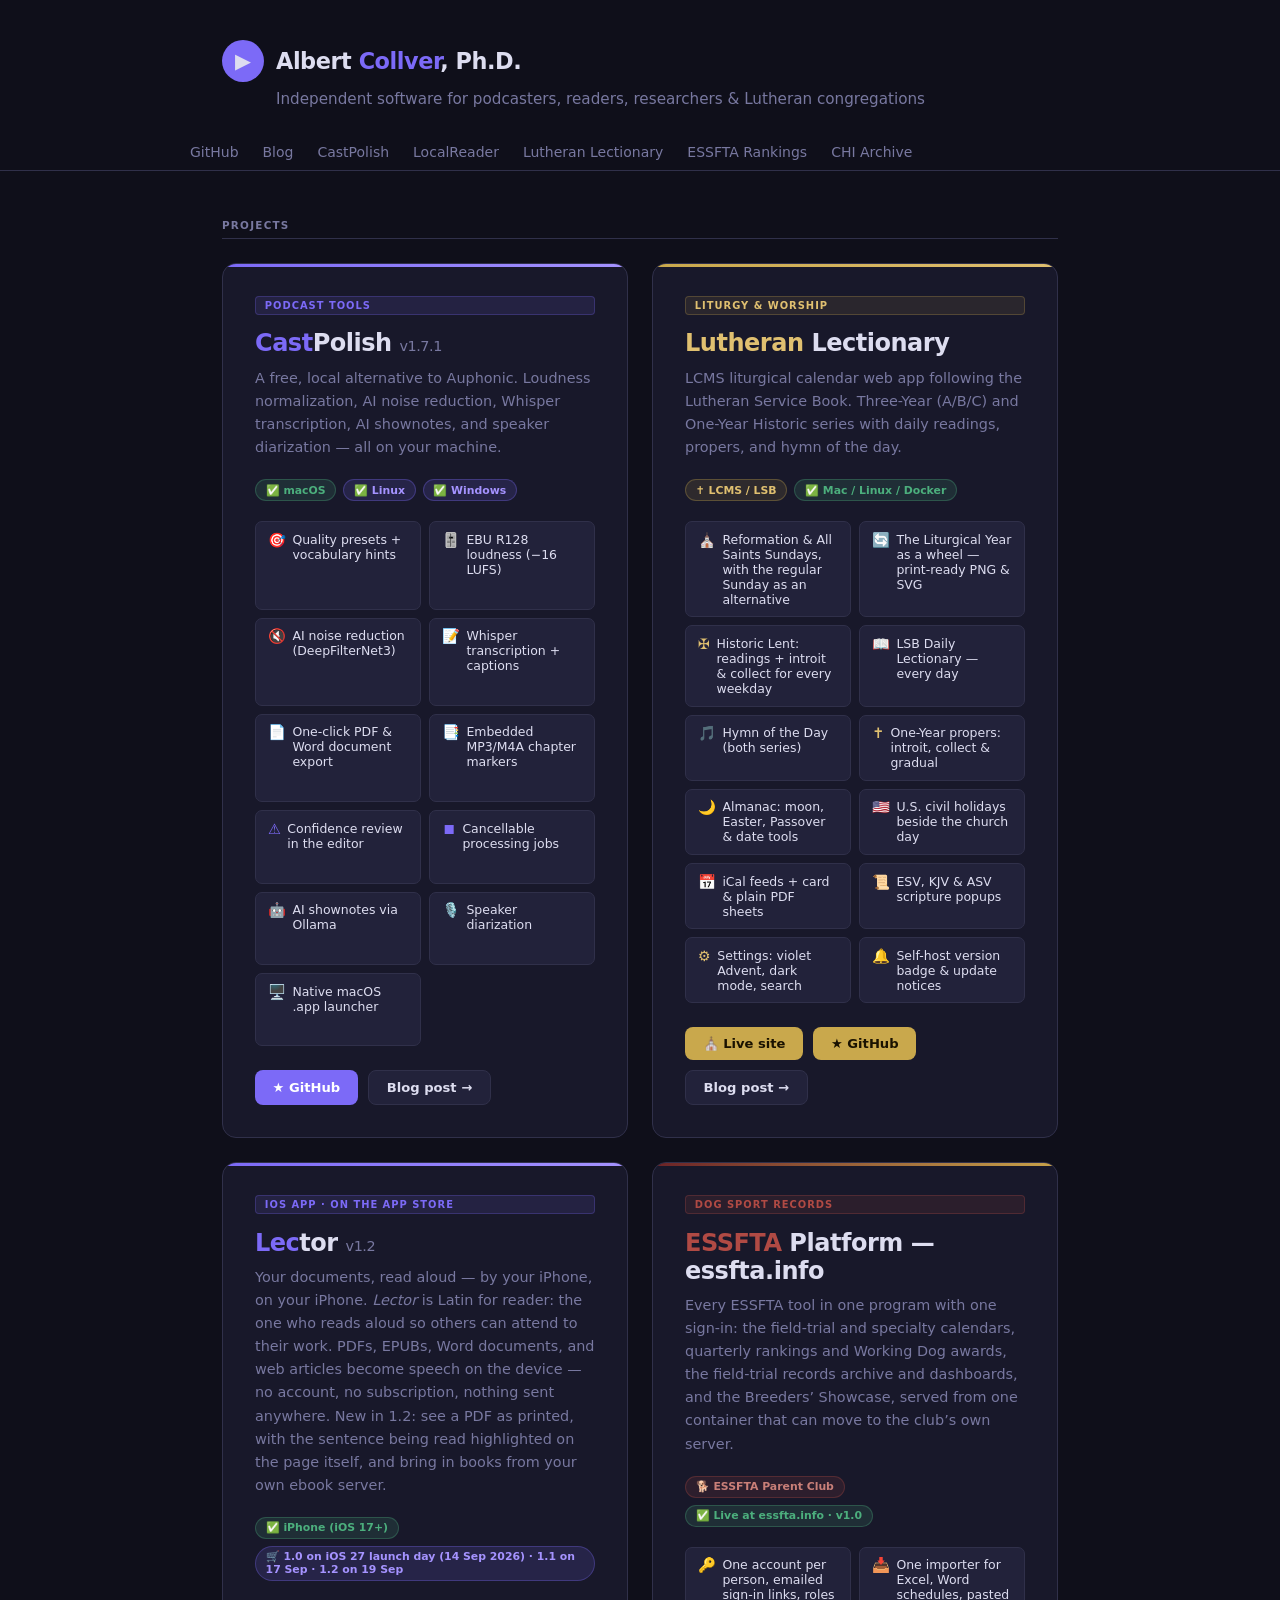
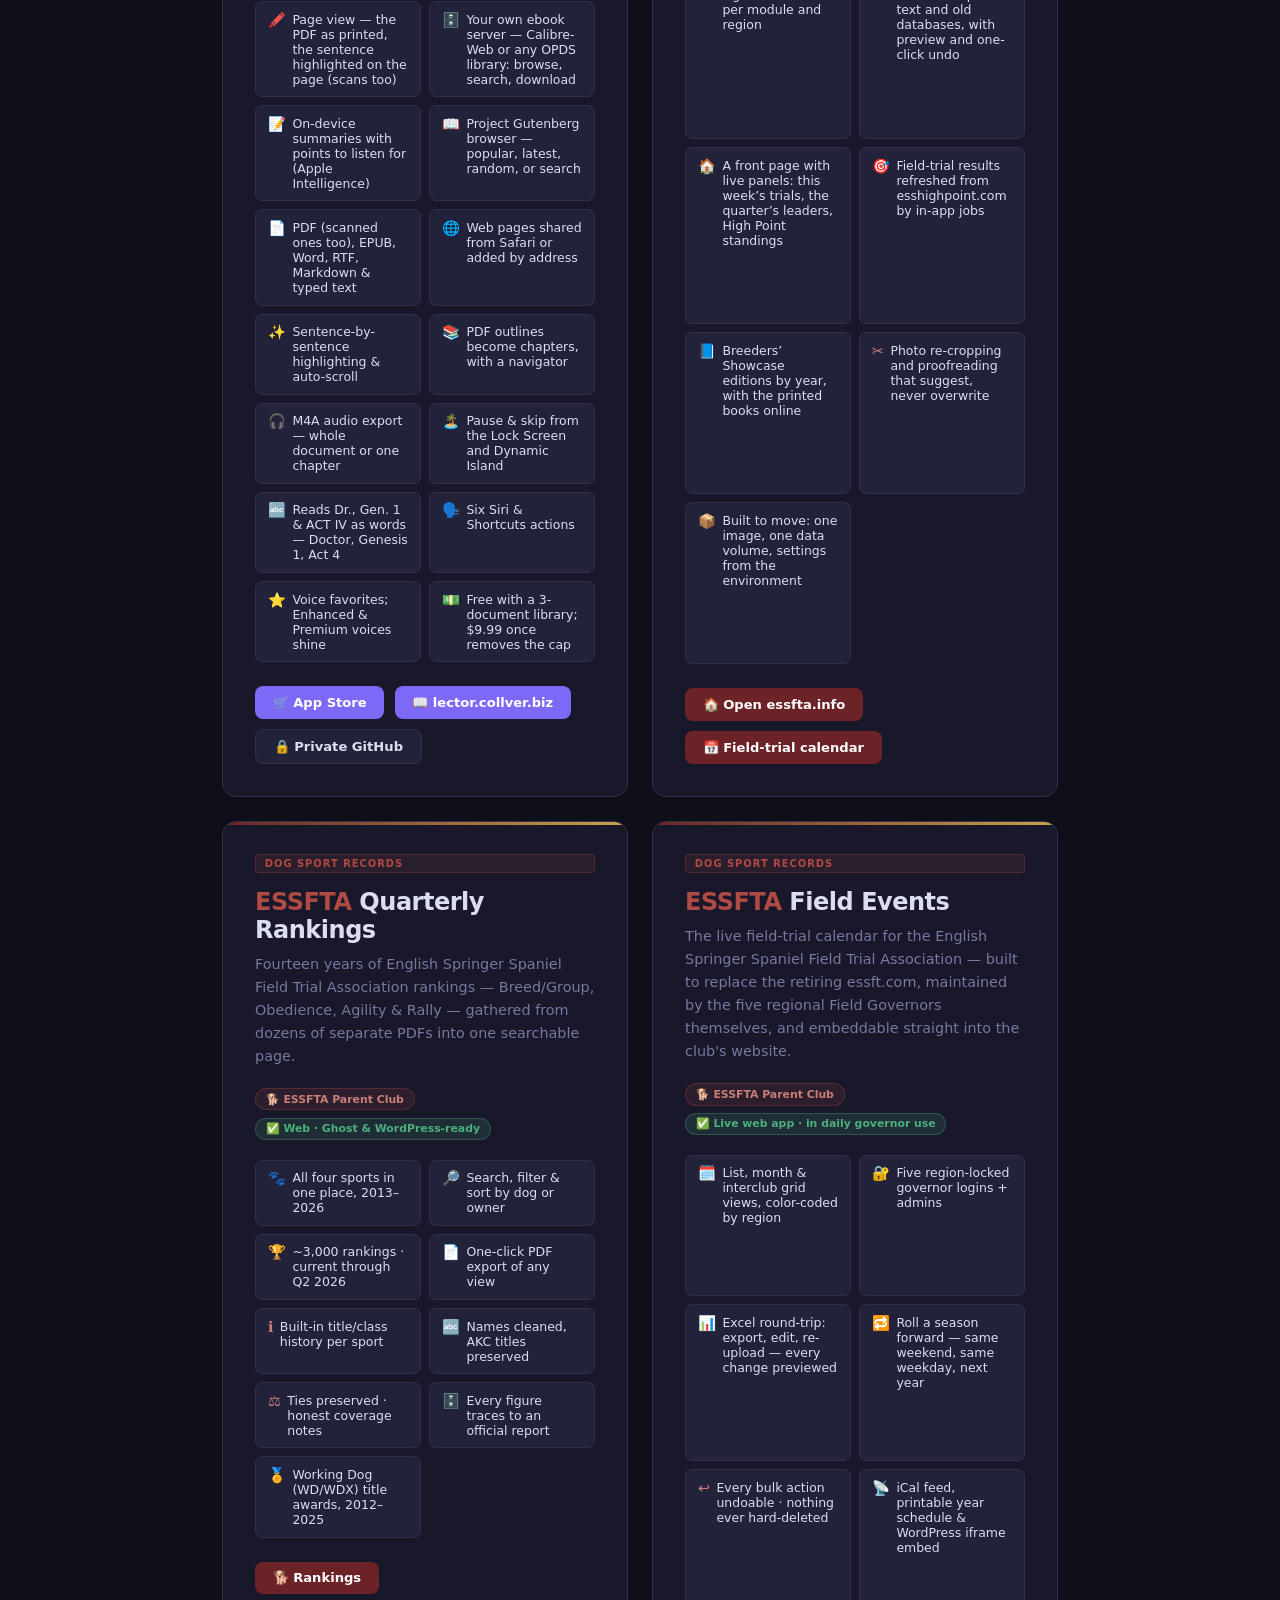
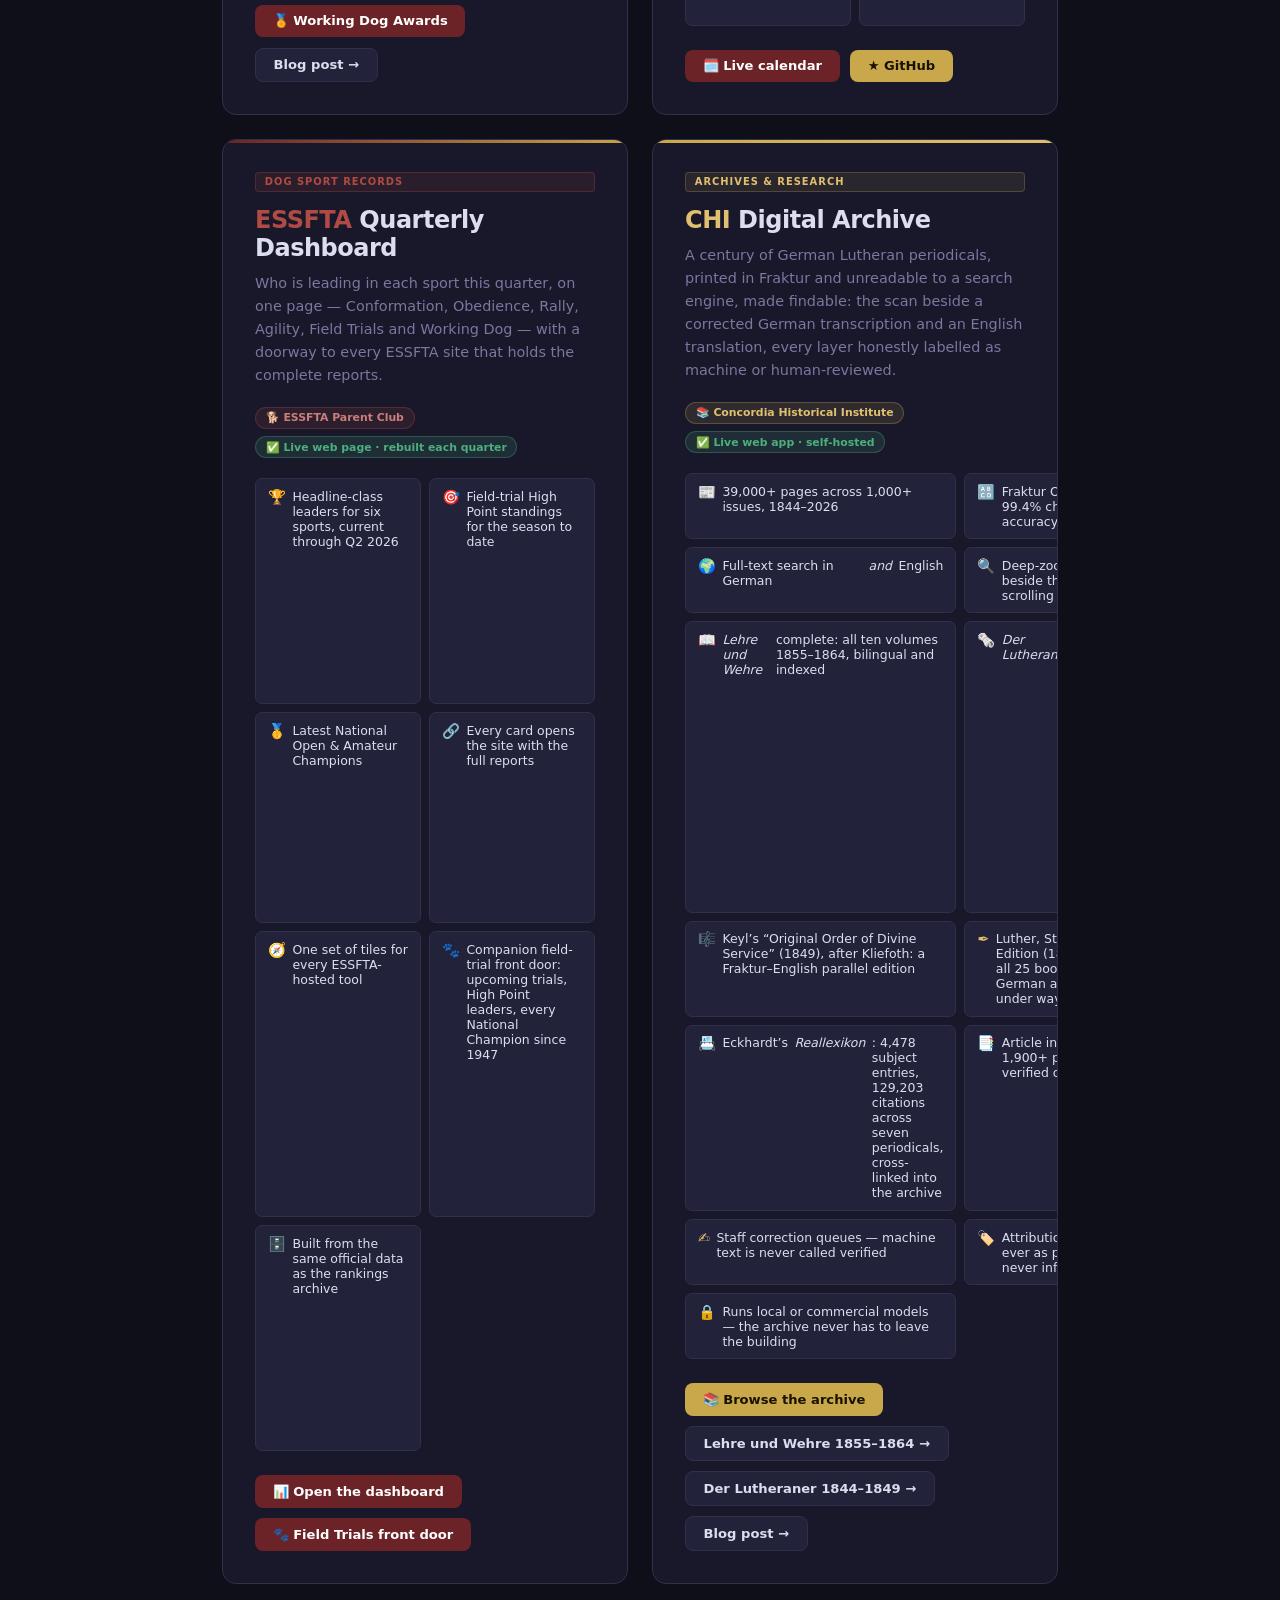
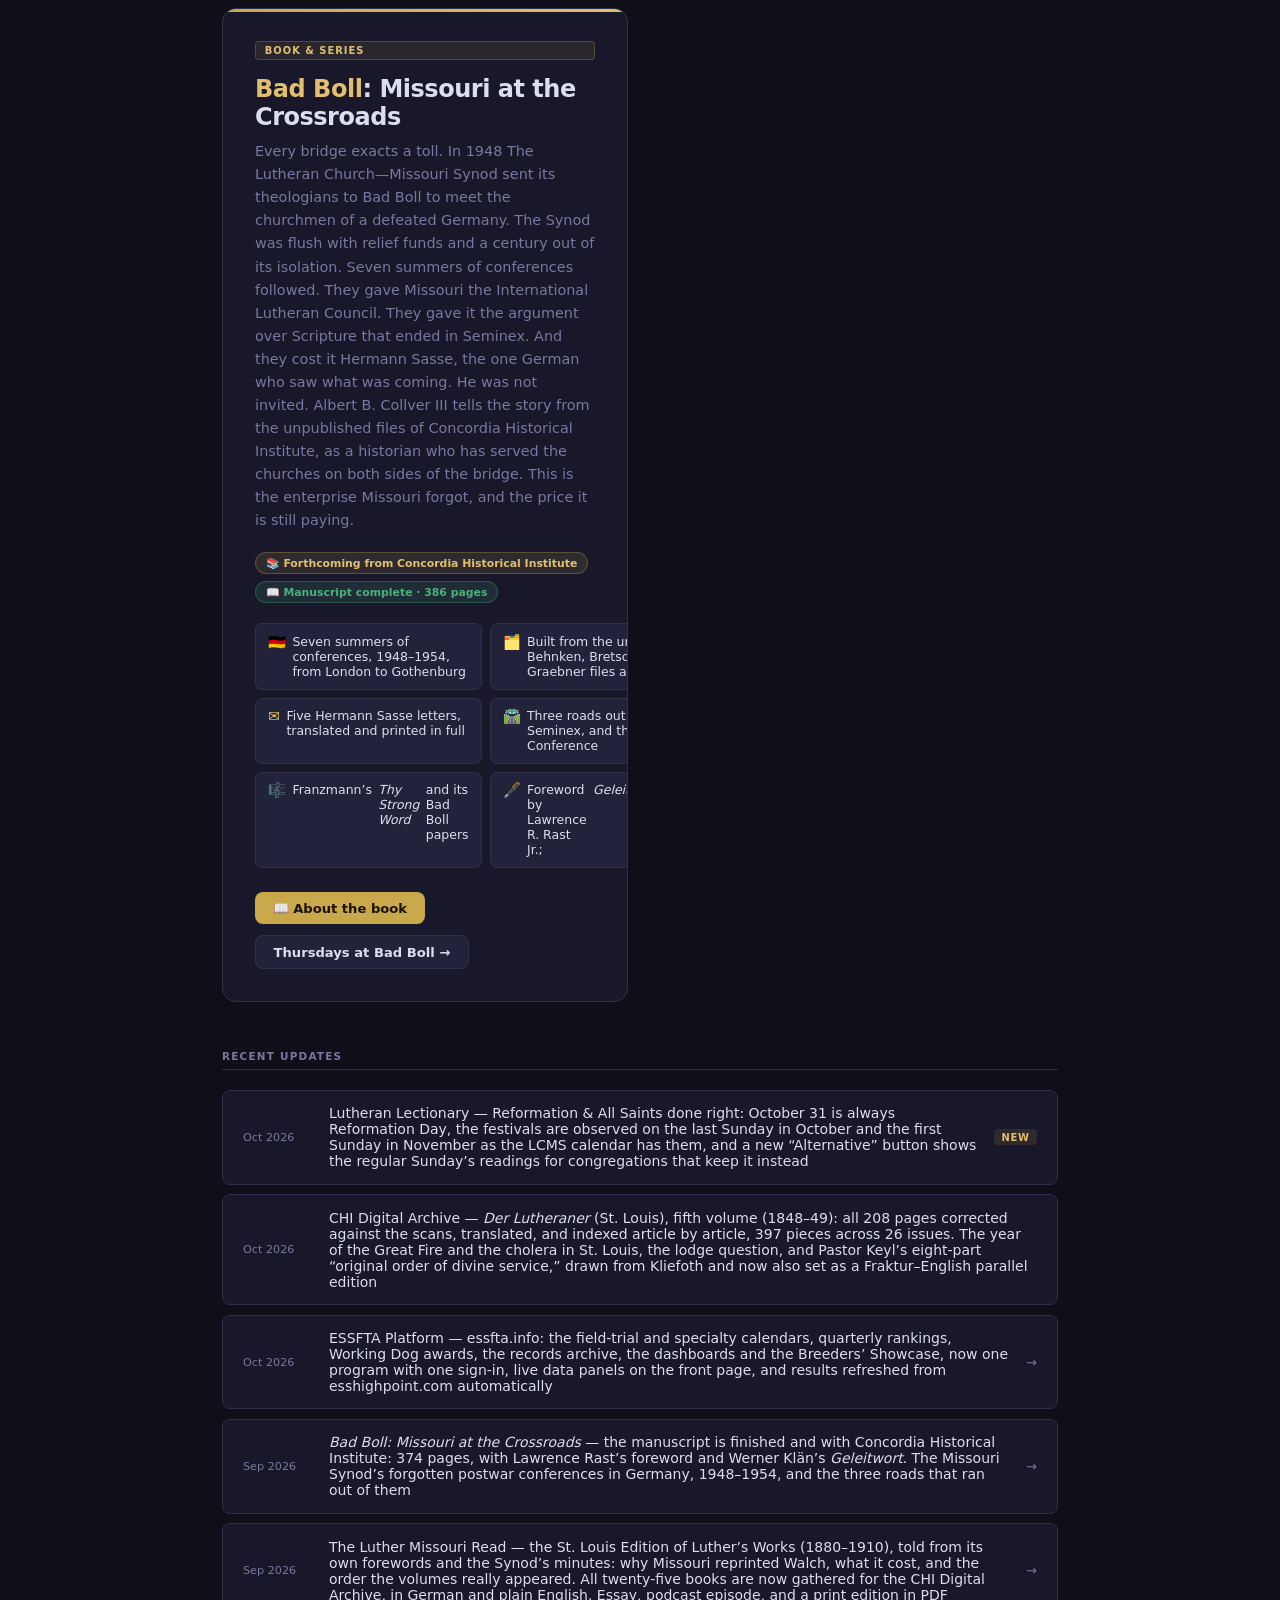
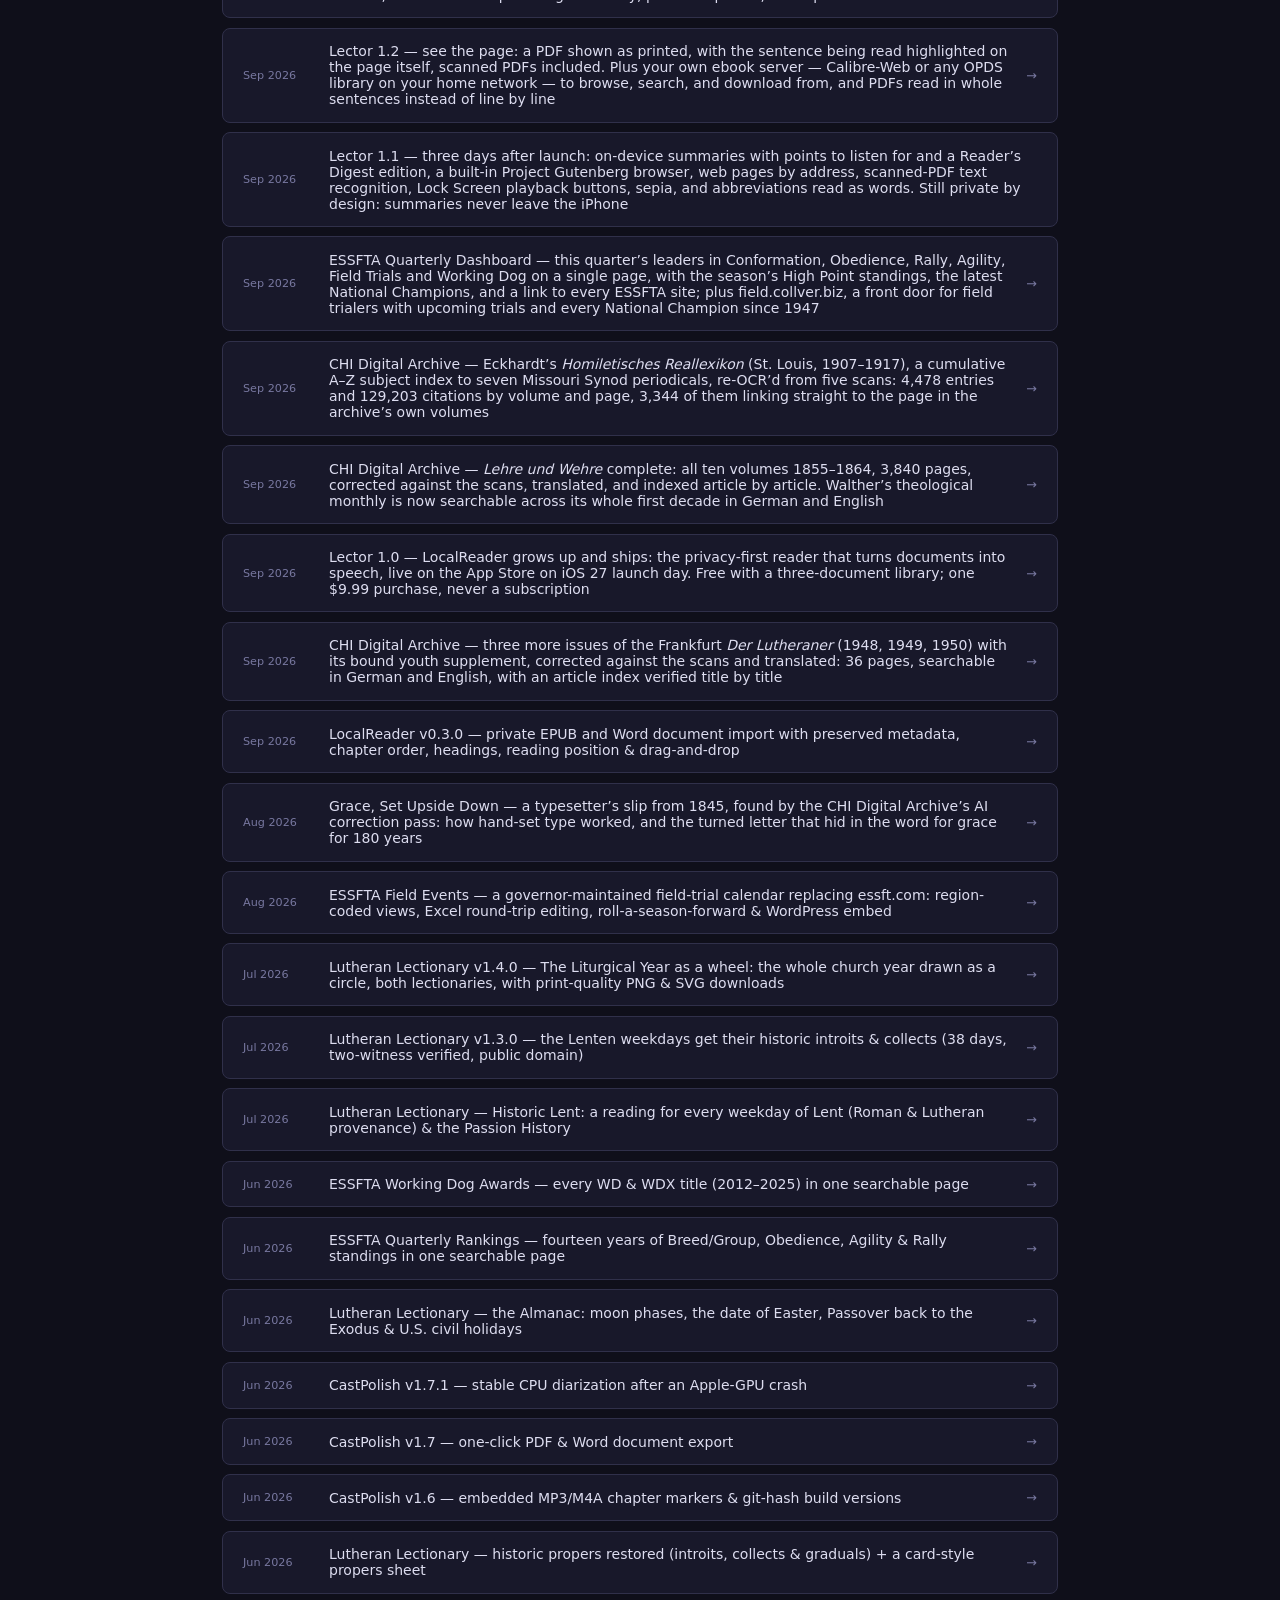
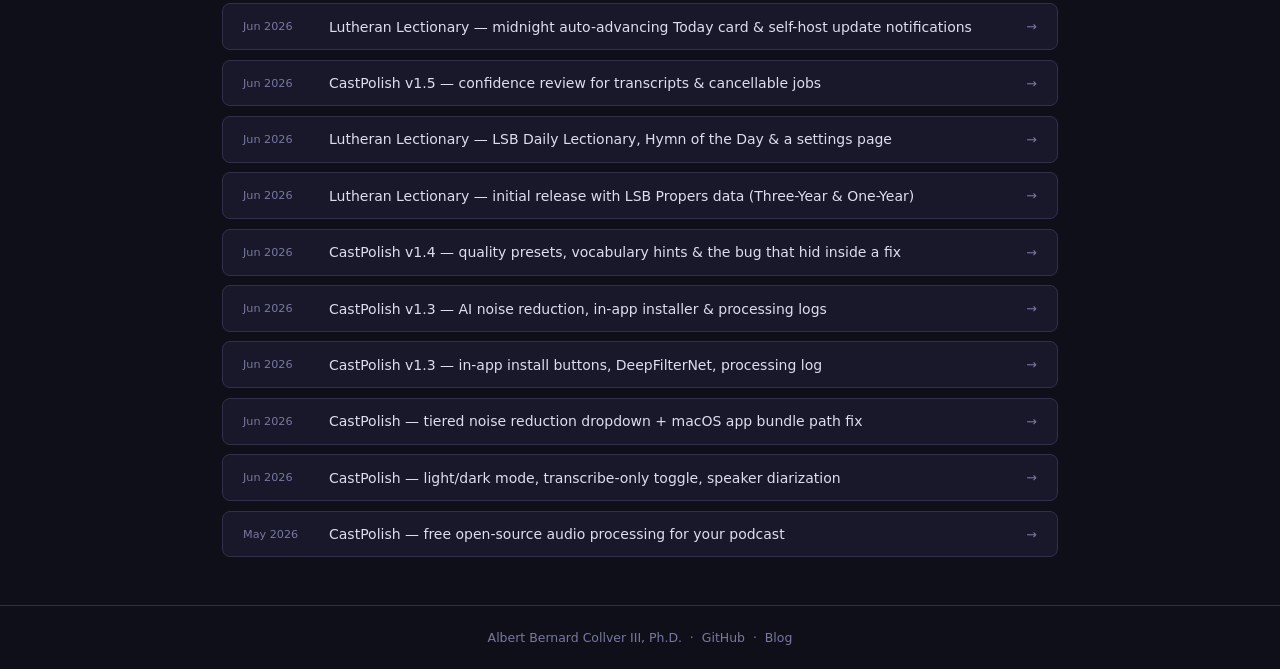
==== commit 7f708c07: "Lectionary: Reformation & All Saints fix and alternative Sunday readings Co-Authored-By: Claude Opus" ====
--- a/index.html
+++ b/index.html
@@ -239,6 +239,7 @@
       </div>
 
       <div class="features">
+        <div class="feat"><span class="feat-icon feat-icon-gold">⛪</span> Reformation &amp; All Saints Sundays, with the regular Sunday as an alternative</div>
         <div class="feat"><span class="feat-icon feat-icon-gold">🔄</span> The Liturgical Year as a wheel — print-ready PNG &amp; SVG</div>
         <div class="feat"><span class="feat-icon feat-icon-gold">✠</span> Historic Lent: readings + introit &amp; collect for every weekday</div>
         <div class="feat"><span class="feat-icon feat-icon-gold">📖</span> LSB Daily Lectionary — every day</div>
@@ -504,10 +505,15 @@
   <div class="section-header">Recent Updates</div>
   <div class="updates">
 
+    <a class="update-item" href="https://lectionary.collver.biz/day/2026-10-25?lectionary=three_year">
+      <span class="update-date">Oct 2026</span>
+      <span class="update-title">Lutheran Lectionary &mdash; Reformation &amp; All Saints done right: October&nbsp;31 is always Reformation Day, the festivals are observed on the last Sunday in October and the first Sunday in November as the LCMS calendar has them, and a new &ldquo;Alternative&rdquo; button shows the regular Sunday&#8217;s readings for congregations that keep it instead</span>
+      <span class="update-tag gold">New</span>
+    </a>
+
     <a class="update-item" href="https://chi-archive.collver.biz/publication/1">
       <span class="update-date">Oct 2026</span>
       <span class="update-title">CHI Digital Archive — <em>Der Lutheraner</em> (St. Louis), fifth volume (1848–49): all 208 pages corrected against the scans, translated, and indexed article by article, 397 pieces across 26 issues. The year of the Great Fire and the cholera in St. Louis, the lodge question, and Pastor Keyl&#8217;s eight-part &#8220;original order of divine service,&#8221; drawn from Kliefoth and now also set as a Fraktur&#8211;English parallel edition</span>
-      <span class="update-tag gold">New</span>
     </a>
 
     <a class="update-item" href="https://essfta.info">
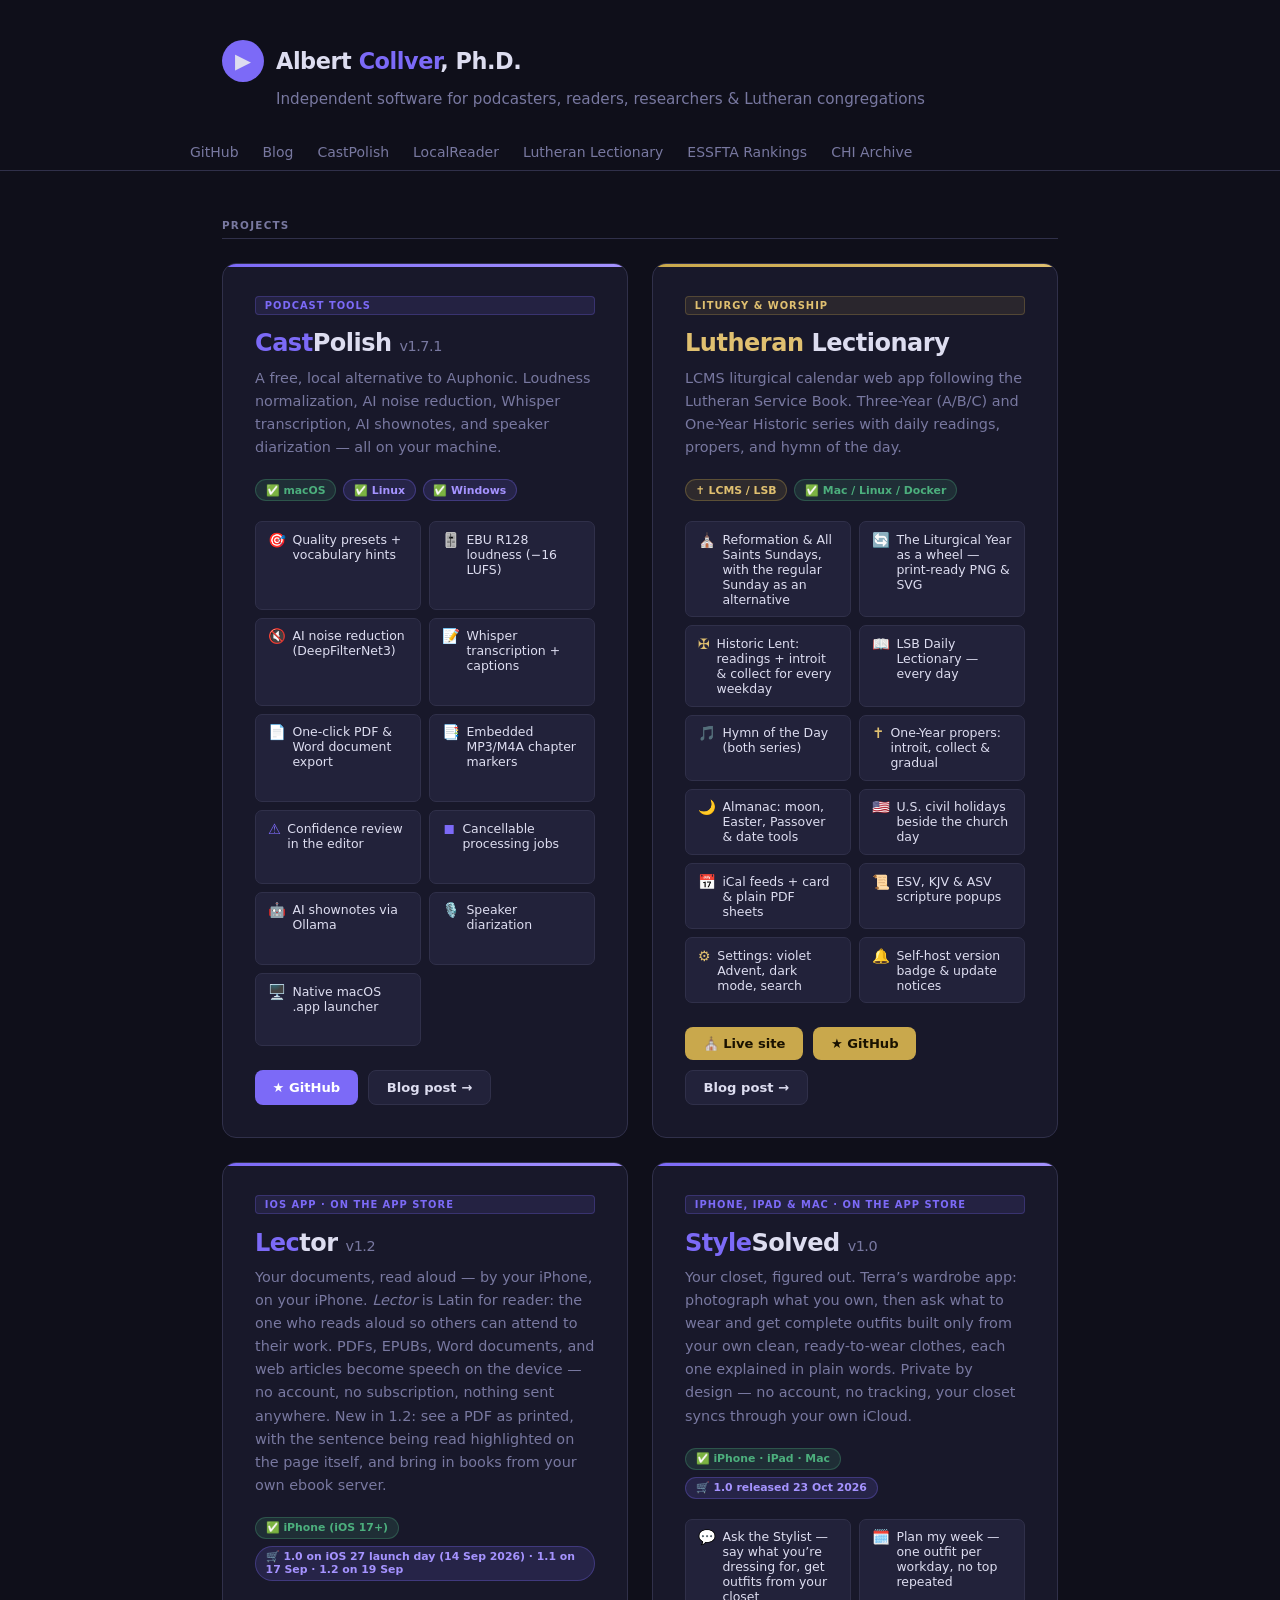
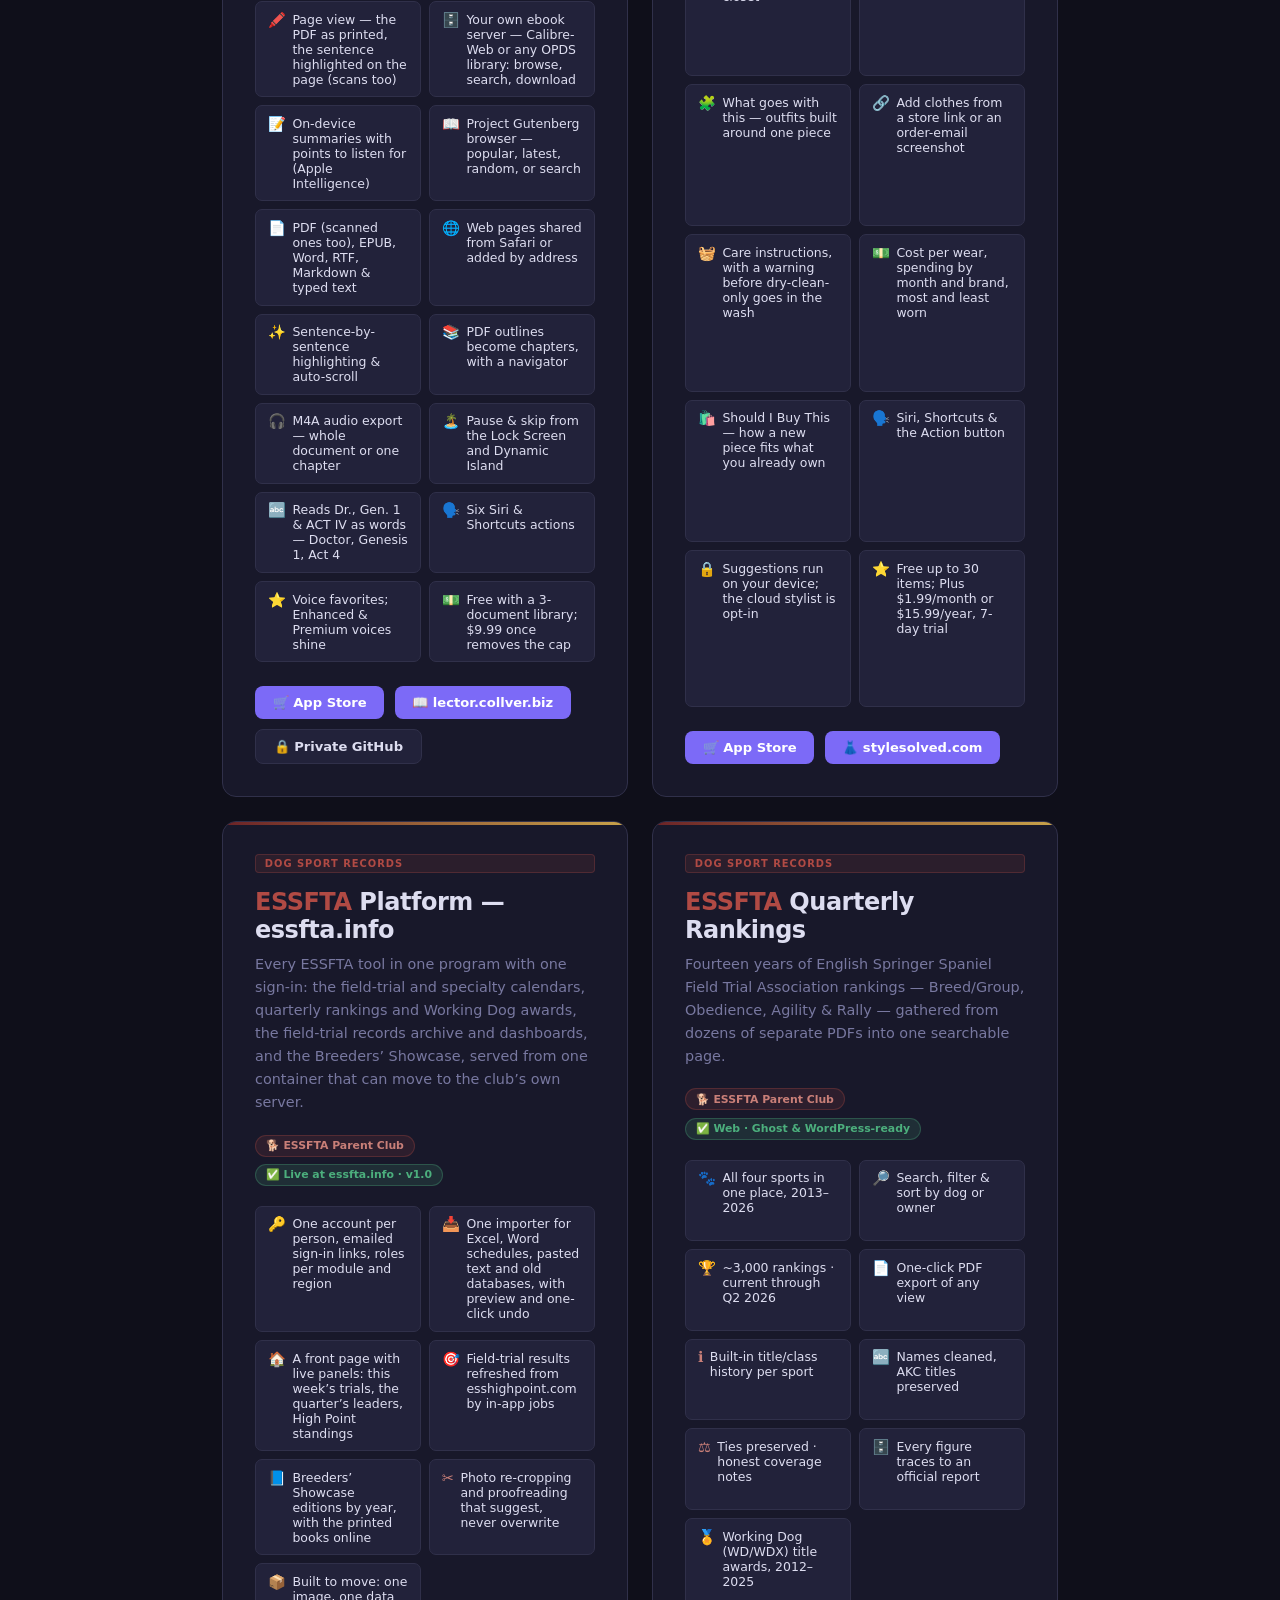
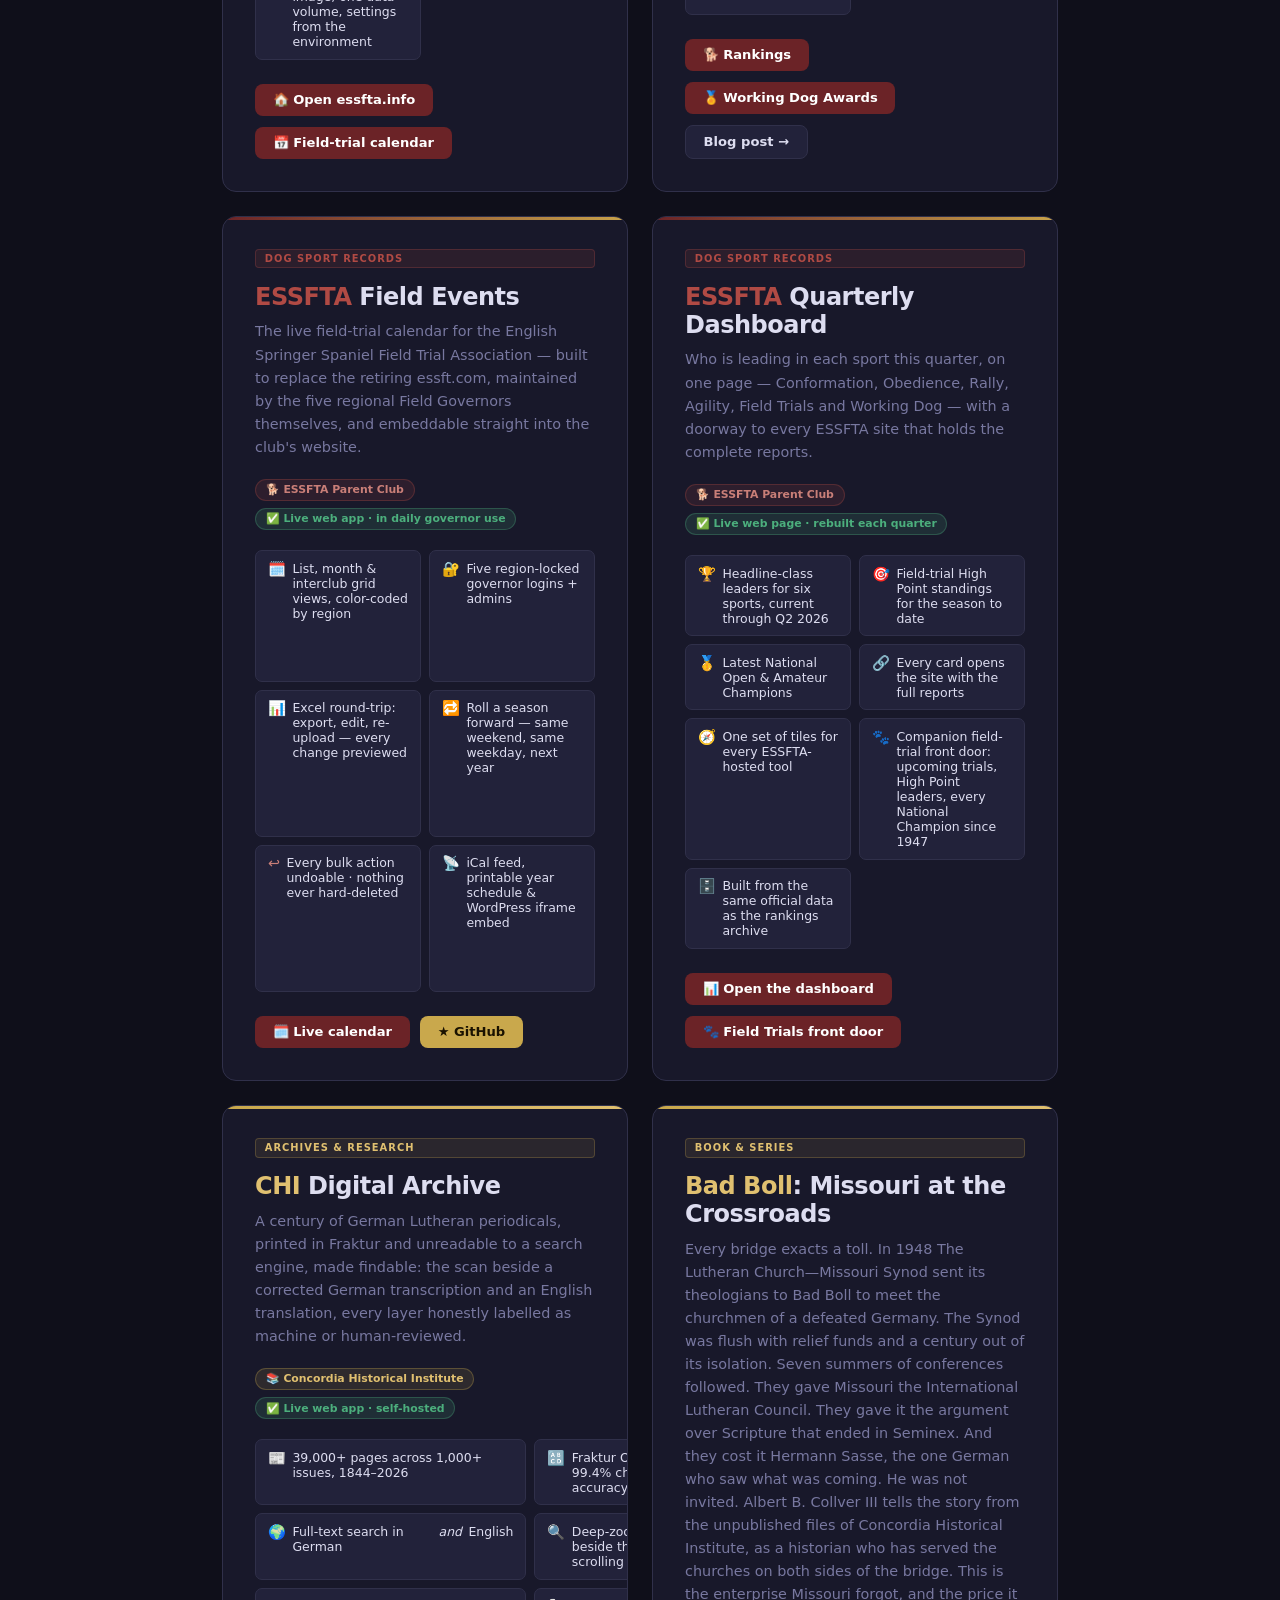
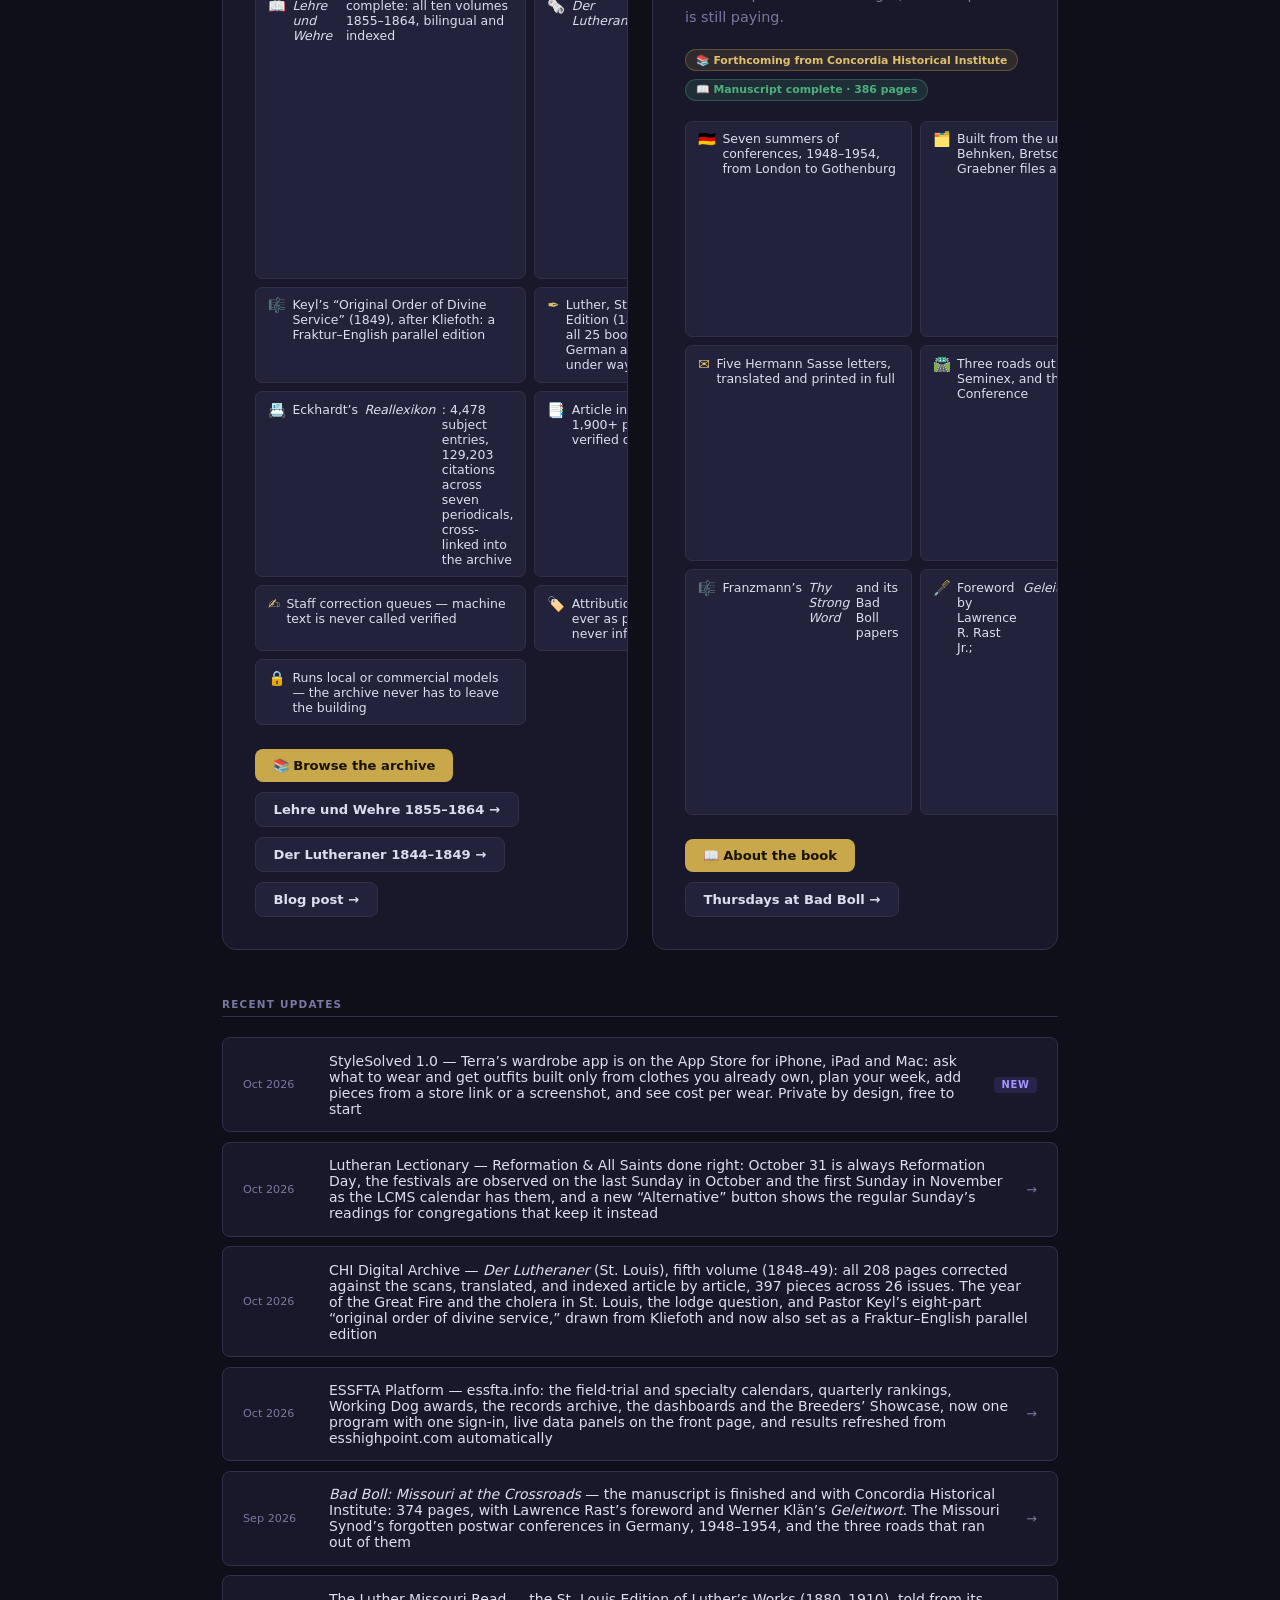
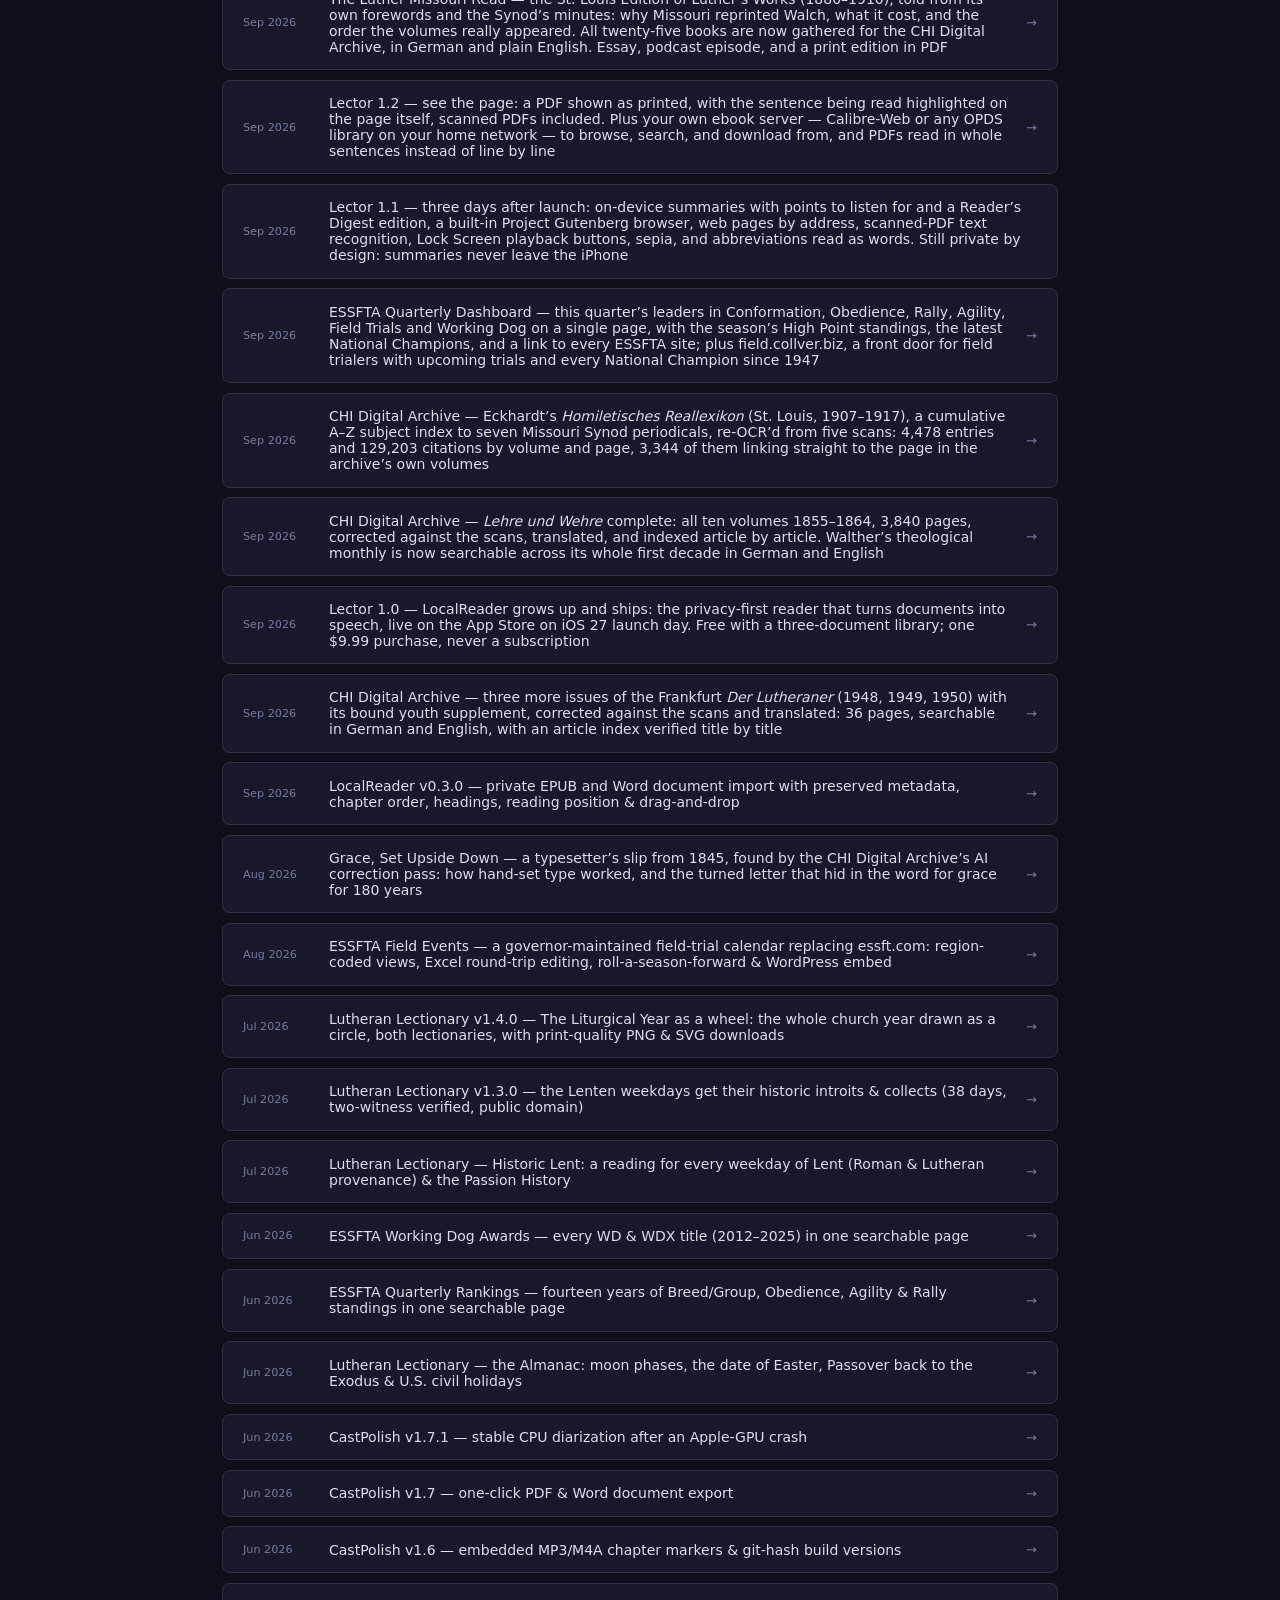
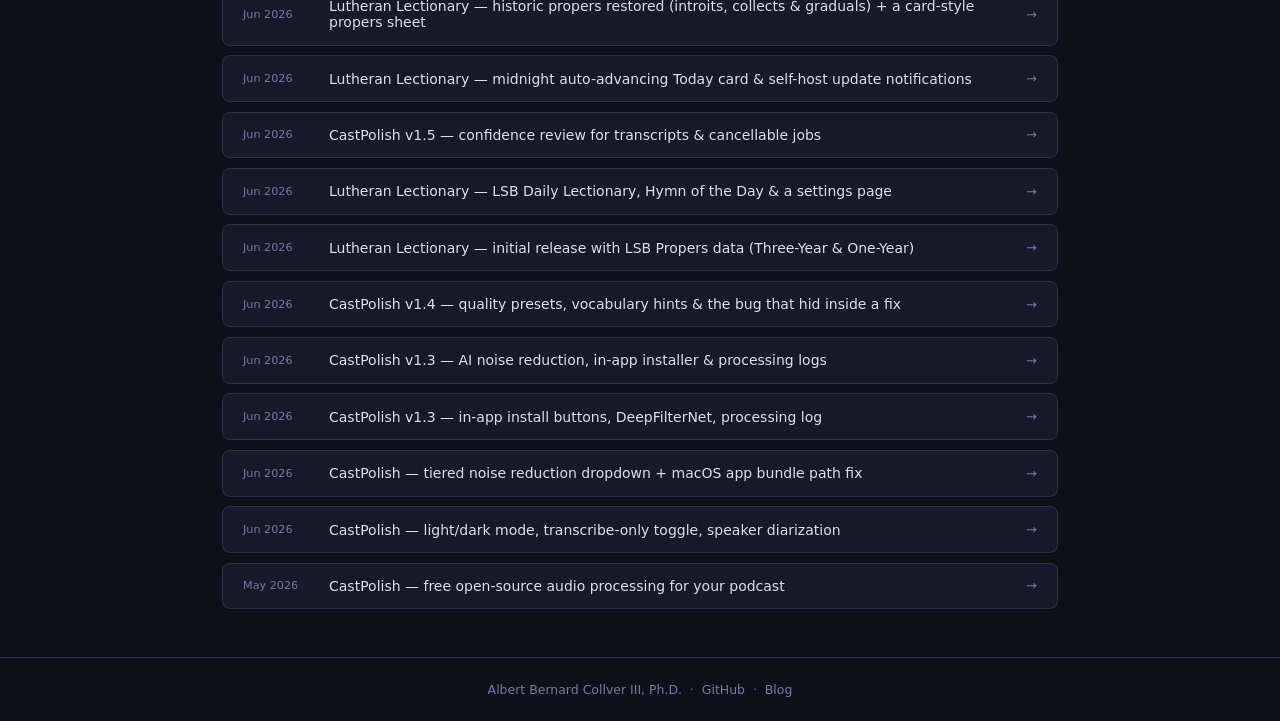
==== commit d0163370: "StyleSolved 1.0 on the App Store: project card and Recent Updates Co-Authored-By: Claude Opus 5.5 <n" ====
--- a/index.html
+++ b/index.html
@@ -301,6 +301,40 @@
       </div>
     </div>
 
+    <!-- StyleSolved -->
+    <div class="project-card accent-purple">
+      <div class="project-tag tag-purple">iPhone, iPad &amp; Mac &middot; On the App Store</div>
+      <h2><span class="accent-purple-text">Style</span>Solved <span style="font-size:.9rem;font-weight:500;color:var(--muted)">v1.0</span></h2>
+      <p class="tagline">
+        Your closet, figured out. Terra&#8217;s wardrobe app: photograph what you own, then ask what to wear
+        and get complete outfits built only from your own clean, ready-to-wear clothes, each one explained in
+        plain words. Private by design &mdash; no account, no tracking, your closet syncs through your own iCloud.
+      </p>
+
+      <div class="platform-row">
+        <span class="platform-badge badge-full">✅ iPhone &middot; iPad &middot; Mac</span>
+        <span class="platform-badge badge-core">🛒 1.0 released 23 Oct 2026</span>
+      </div>
+
+      <div class="features">
+        <div class="feat"><span class="feat-icon feat-icon-purple">💬</span> Ask the Stylist &mdash; say what you&#8217;re dressing for, get outfits from your closet</div>
+        <div class="feat"><span class="feat-icon feat-icon-purple">🗓️</span> Plan my week &mdash; one outfit per workday, no top repeated</div>
+        <div class="feat"><span class="feat-icon feat-icon-purple">🧩</span> What goes with this &mdash; outfits built around one piece</div>
+        <div class="feat"><span class="feat-icon feat-icon-purple">🔗</span> Add clothes from a store link or an order-email screenshot</div>
+        <div class="feat"><span class="feat-icon feat-icon-purple">🧺</span> Care instructions, with a warning before dry-clean-only goes in the wash</div>
+        <div class="feat"><span class="feat-icon feat-icon-purple">💵</span> Cost per wear, spending by month and brand, most and least worn</div>
+        <div class="feat"><span class="feat-icon feat-icon-purple">🛍️</span> Should I Buy This &mdash; how a new piece fits what you already own</div>
+        <div class="feat"><span class="feat-icon feat-icon-purple">🗣️</span> Siri, Shortcuts &amp; the Action button</div>
+        <div class="feat"><span class="feat-icon feat-icon-purple">🔒</span> Suggestions run on your device; the cloud stylist is opt-in</div>
+        <div class="feat"><span class="feat-icon feat-icon-purple">⭐</span> Free up to 30 items; Plus $1.99/month or $15.99/year, 7-day trial</div>
+      </div>
+
+      <div class="btn-row">
+        <a class="btn btn-purple" href="https://apps.apple.com/app/id6818651371">🛒 App Store</a>
+        <a class="btn btn-purple" href="https://stylesolved.com">👗 stylesolved.com</a>
+      </div>
+    </div>
+
     <!-- ESSFTA Platform (essfta.info) -->
     <div class="project-card accent-maroon">
       <div class="project-tag tag-maroon">Dog Sport Records</div>
@@ -505,10 +539,16 @@
   <div class="section-header">Recent Updates</div>
   <div class="updates">
 
+    <a class="update-item" href="https://apps.apple.com/app/id6818651371">
+      <span class="update-date">Oct 2026</span>
+      <span class="update-title">StyleSolved 1.0 &mdash; Terra&#8217;s wardrobe app is on the App Store for iPhone, iPad and Mac: ask what to wear and get outfits built only from clothes you already own, plan your week, add pieces from a store link or a screenshot, and see cost per wear. Private by design, free to start</span>
+      <span class="update-tag">New</span>
+    </a>
+
     <a class="update-item" href="https://lectionary.collver.biz/day/2026-10-25?lectionary=three_year">
       <span class="update-date">Oct 2026</span>
       <span class="update-title">Lutheran Lectionary &mdash; Reformation &amp; All Saints done right: October&nbsp;31 is always Reformation Day, the festivals are observed on the last Sunday in October and the first Sunday in November as the LCMS calendar has them, and a new &ldquo;Alternative&rdquo; button shows the regular Sunday&#8217;s readings for congregations that keep it instead</span>
-      <span class="update-tag gold">New</span>
+      <span class="update-arrow">→</span>
     </a>
 
     <a class="update-item" href="https://chi-archive.collver.biz/publication/1">
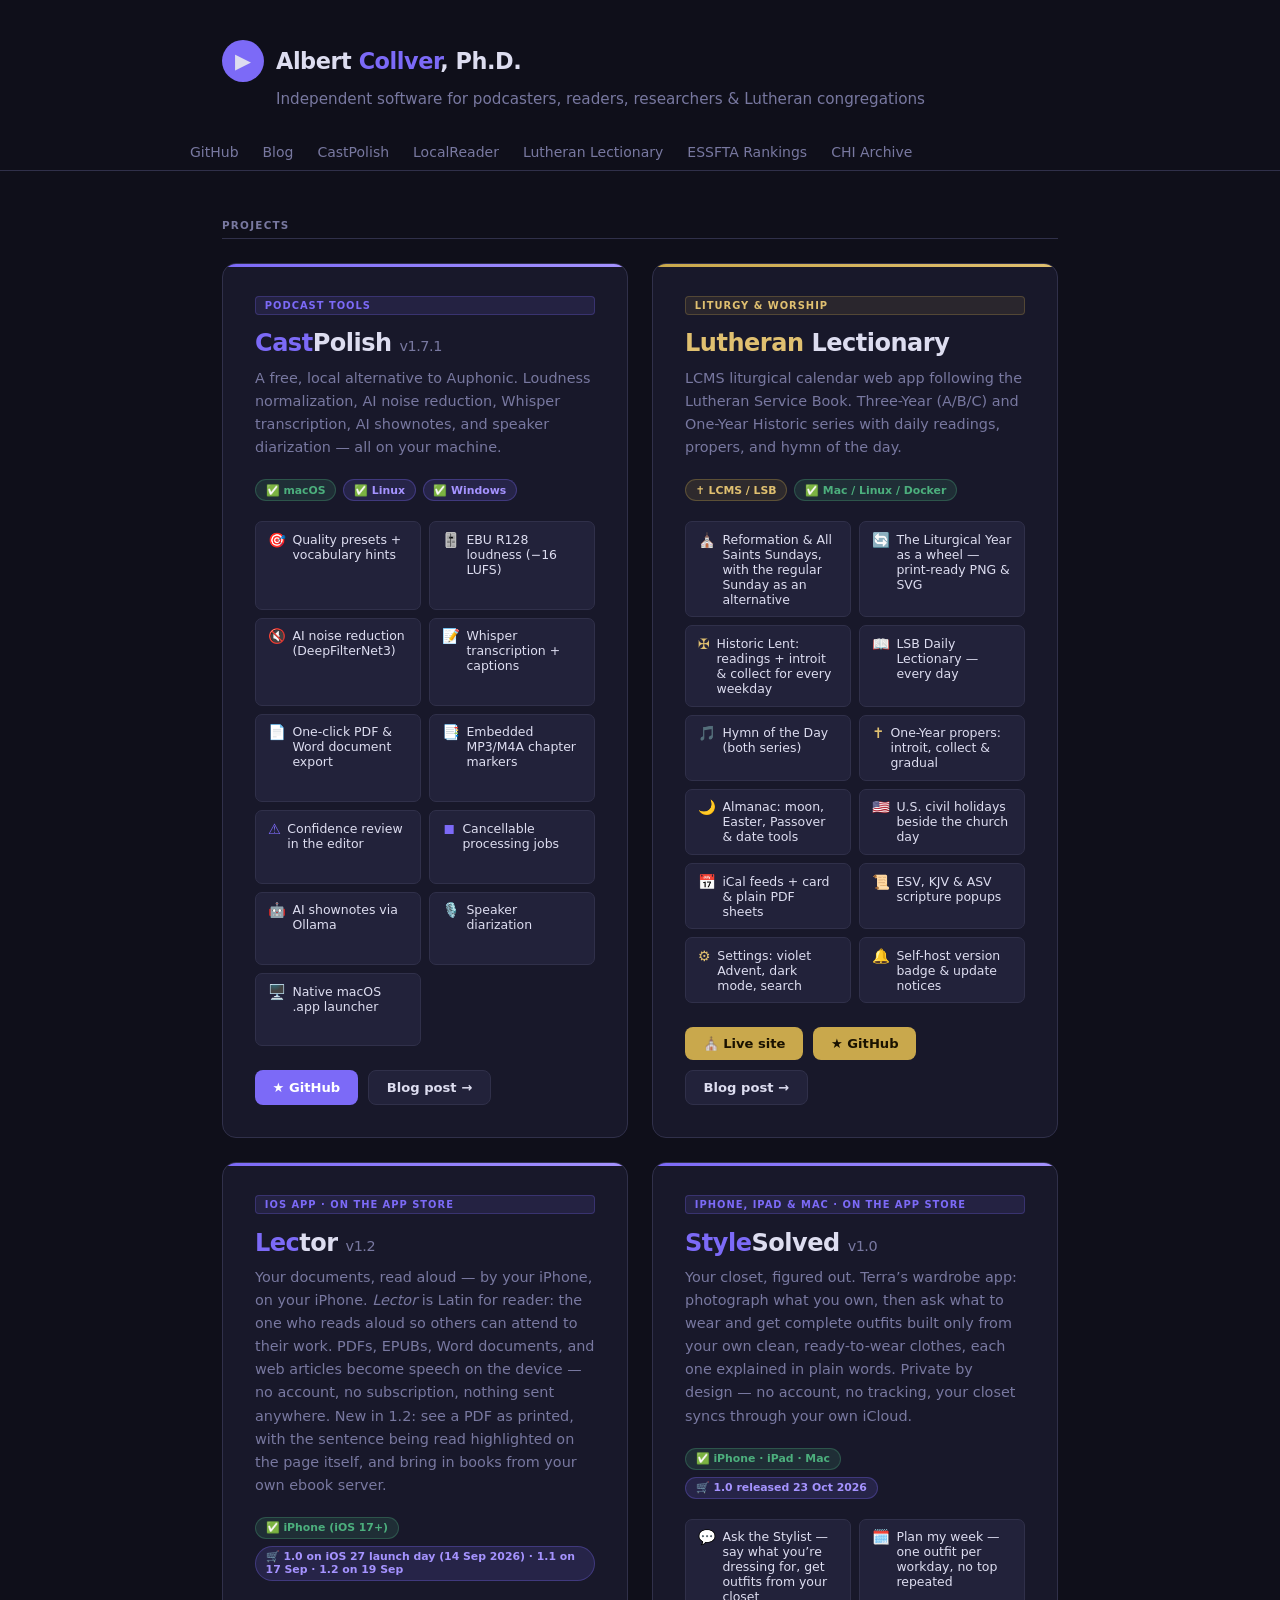
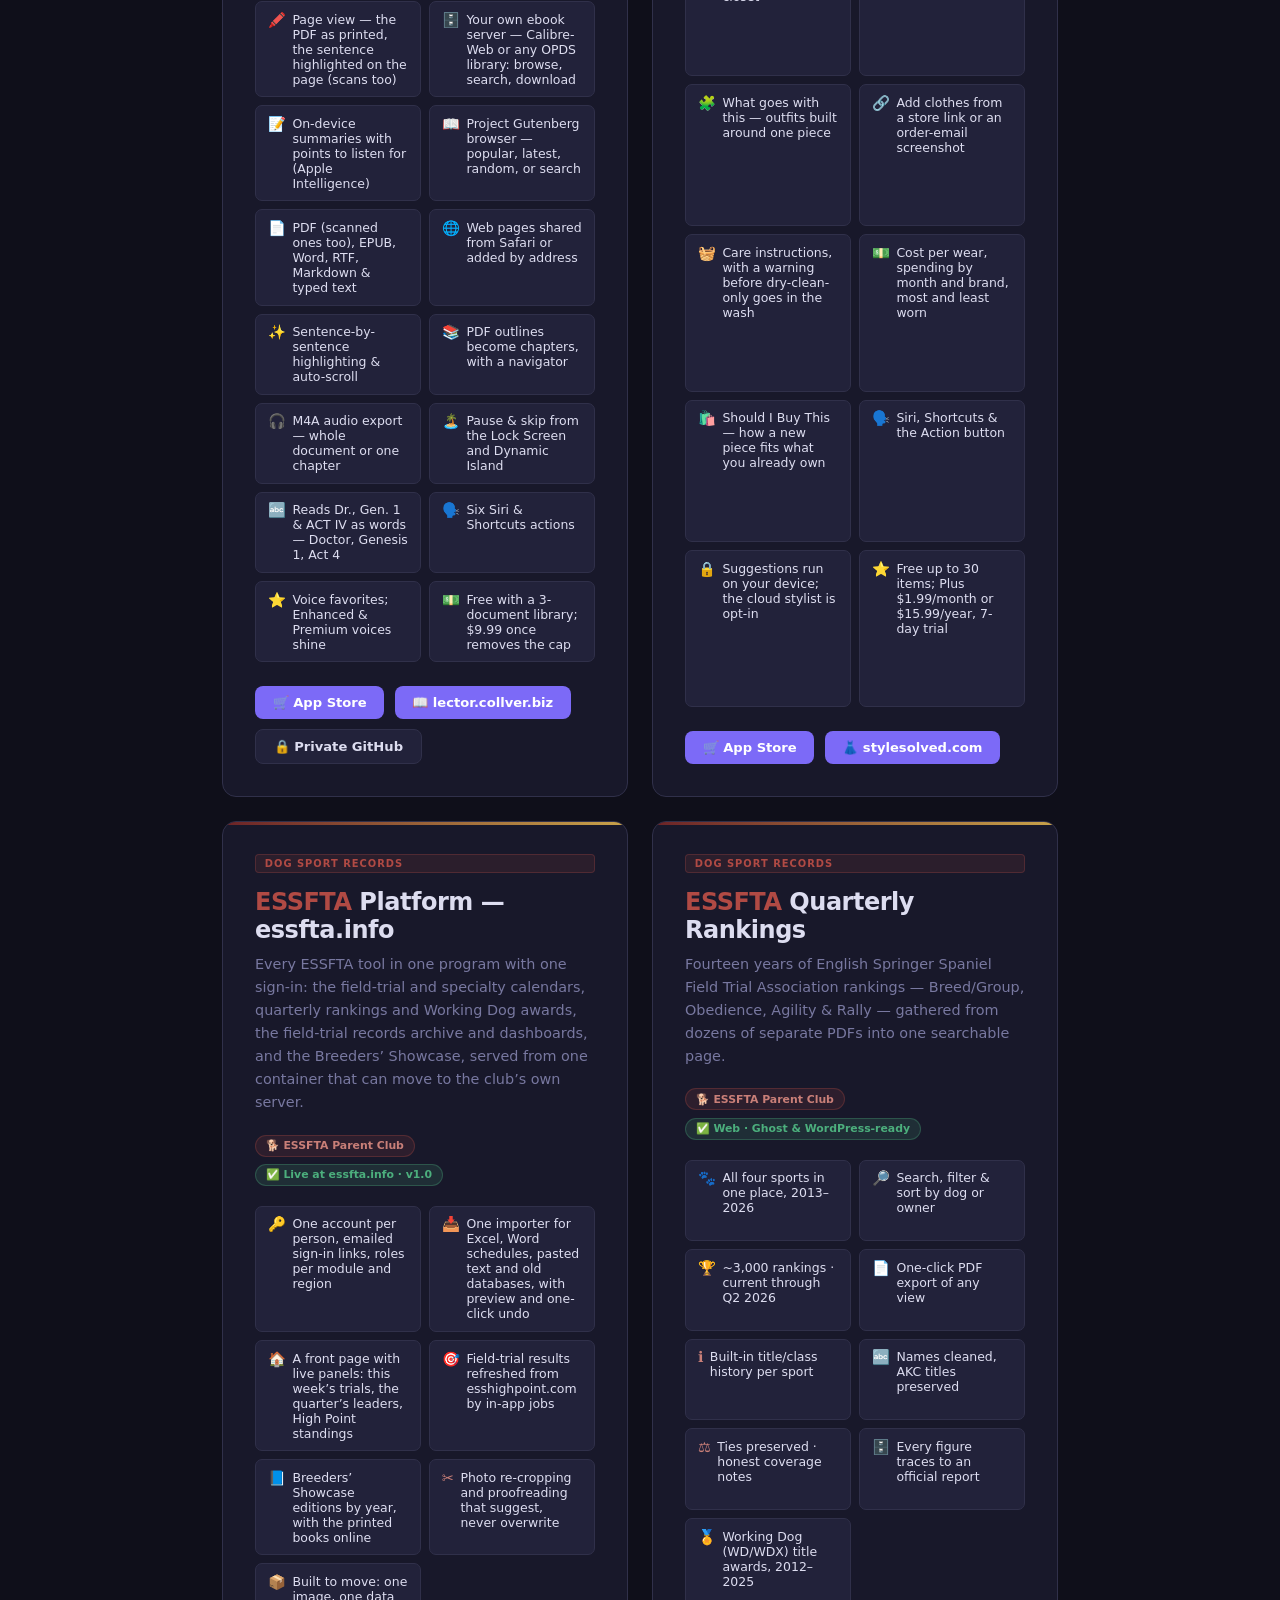
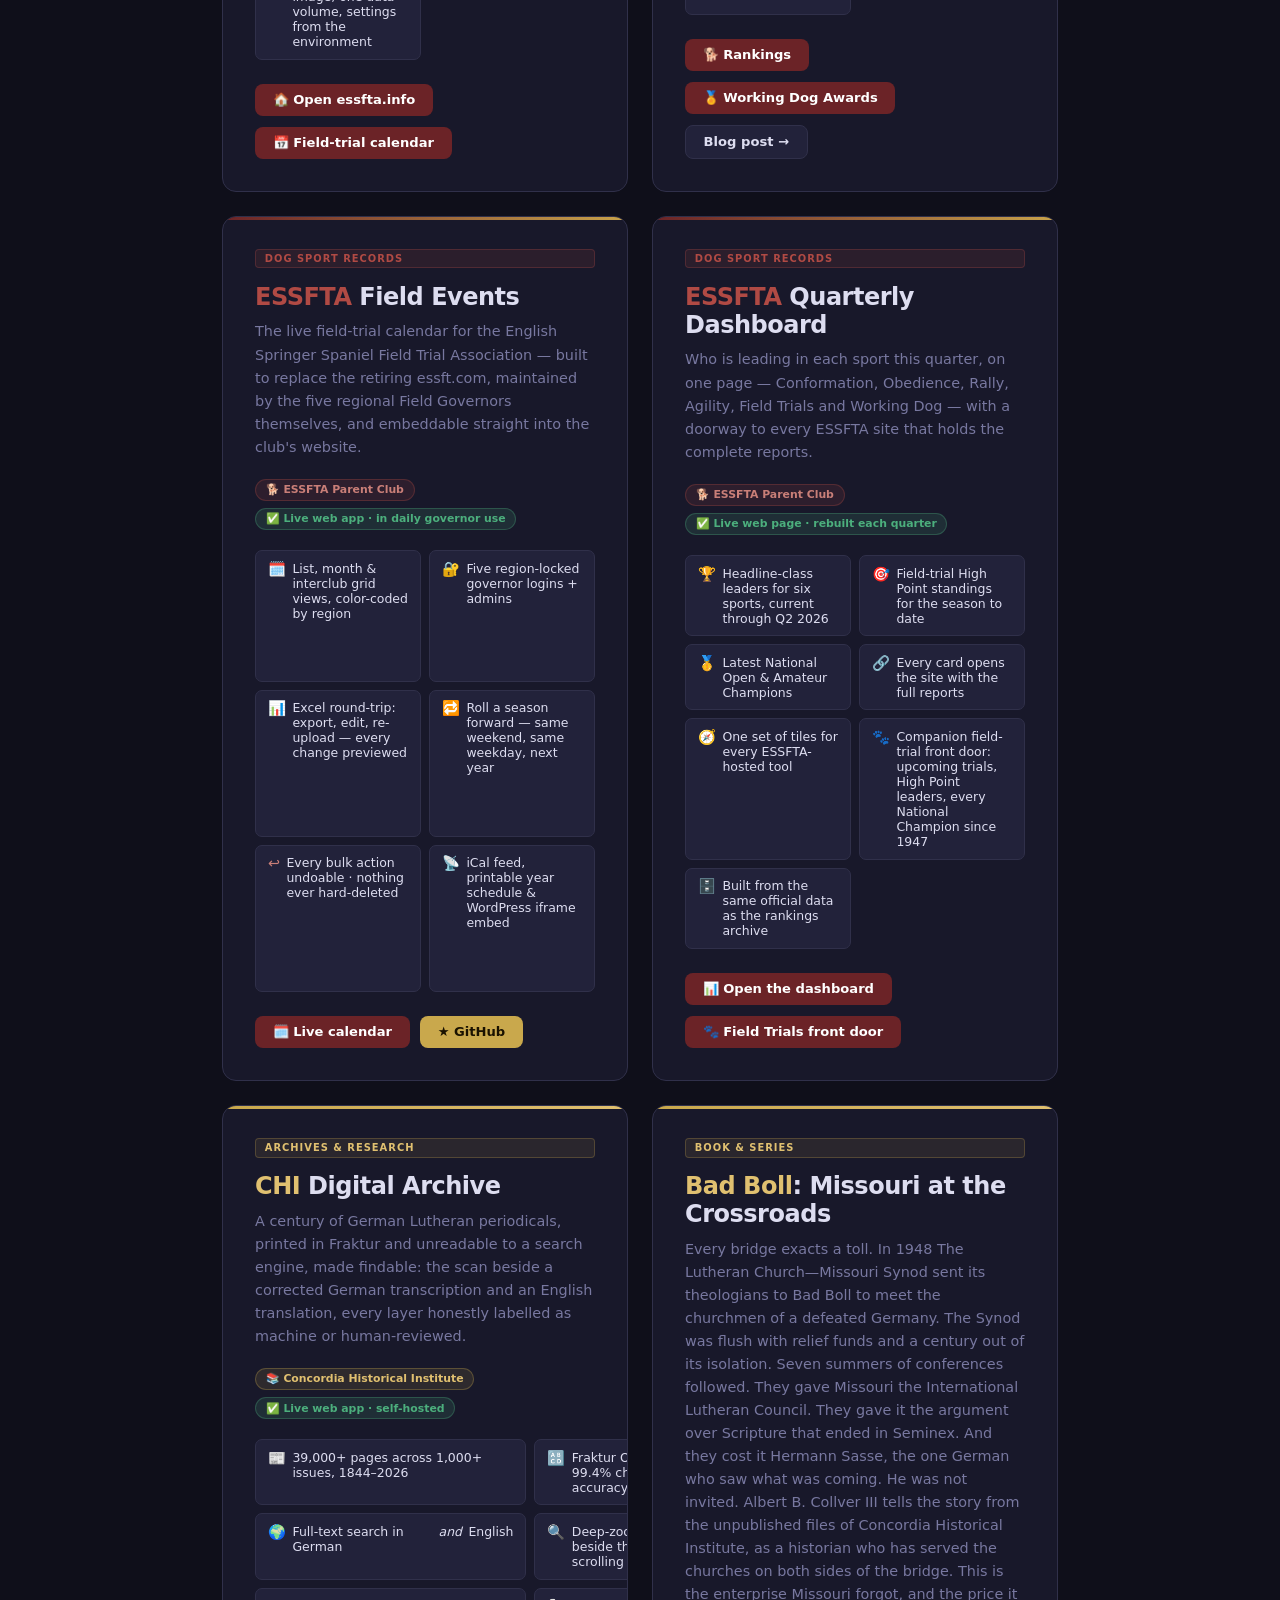
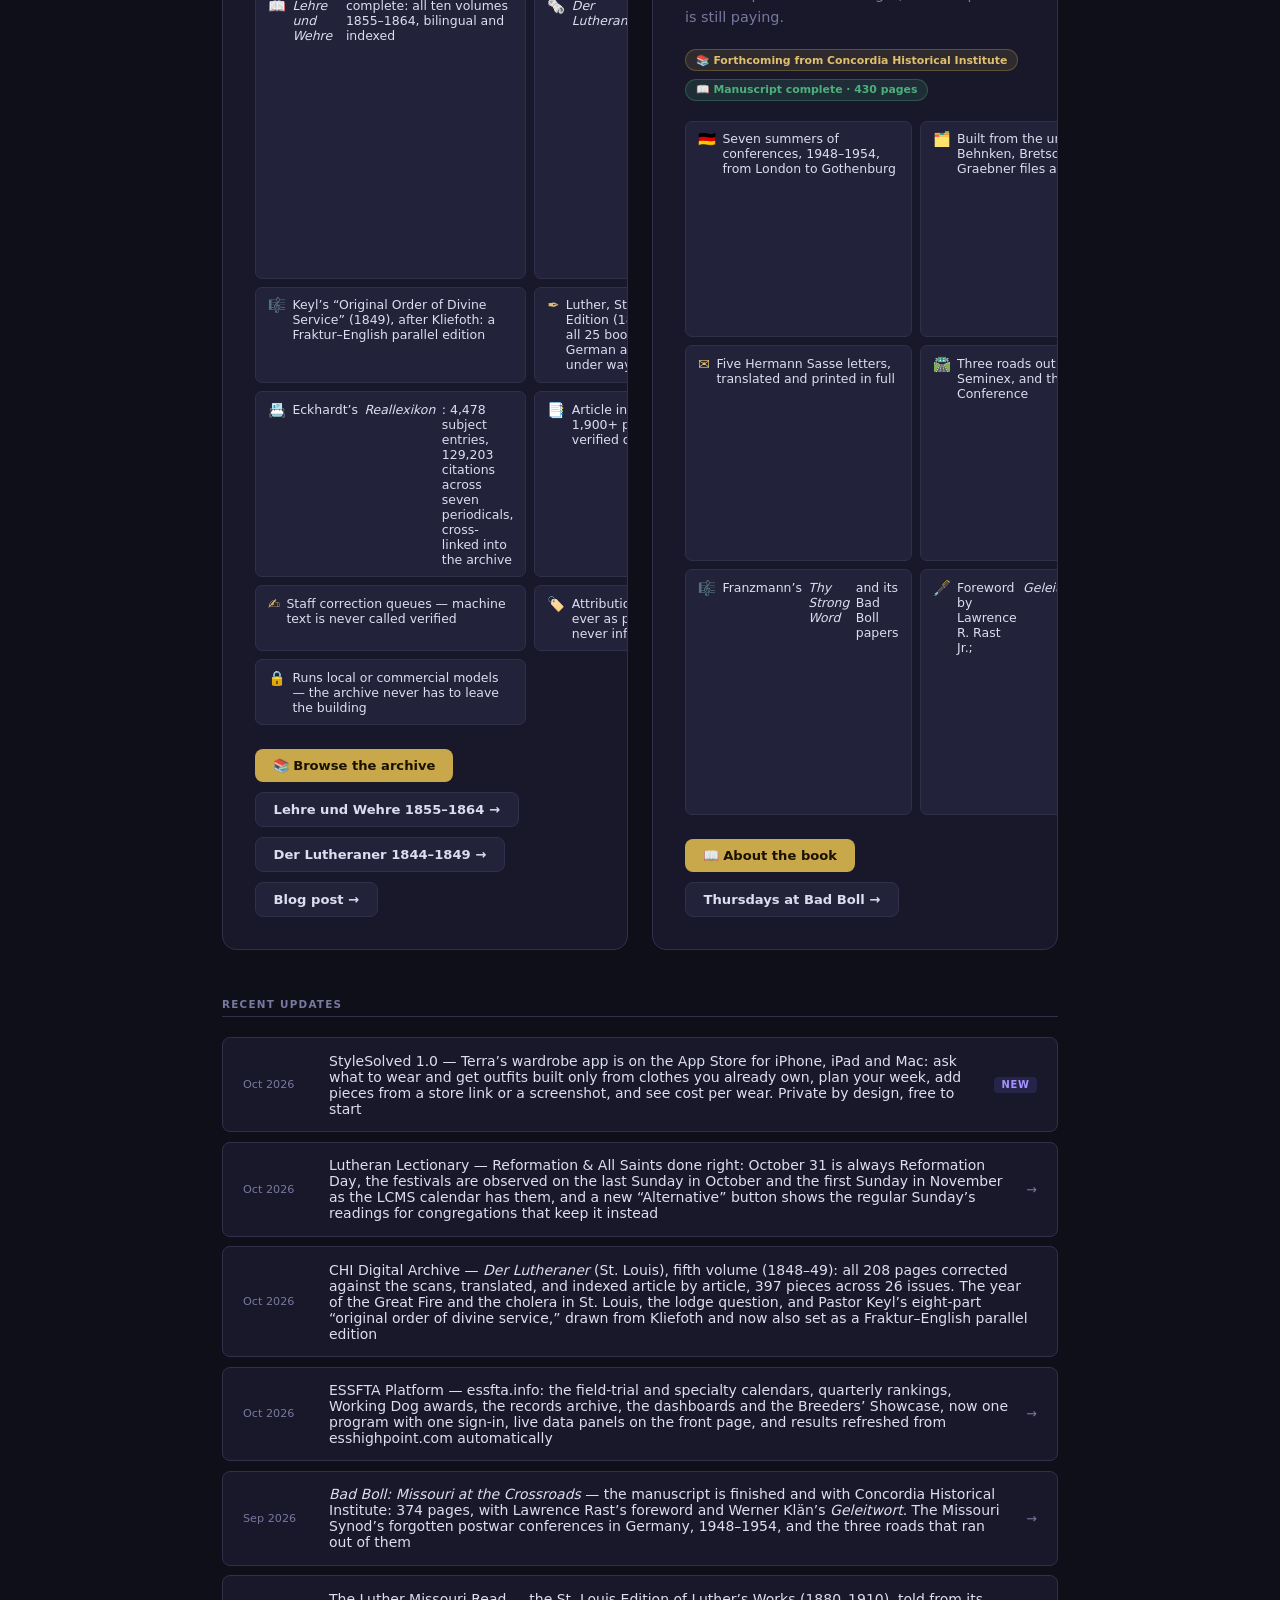
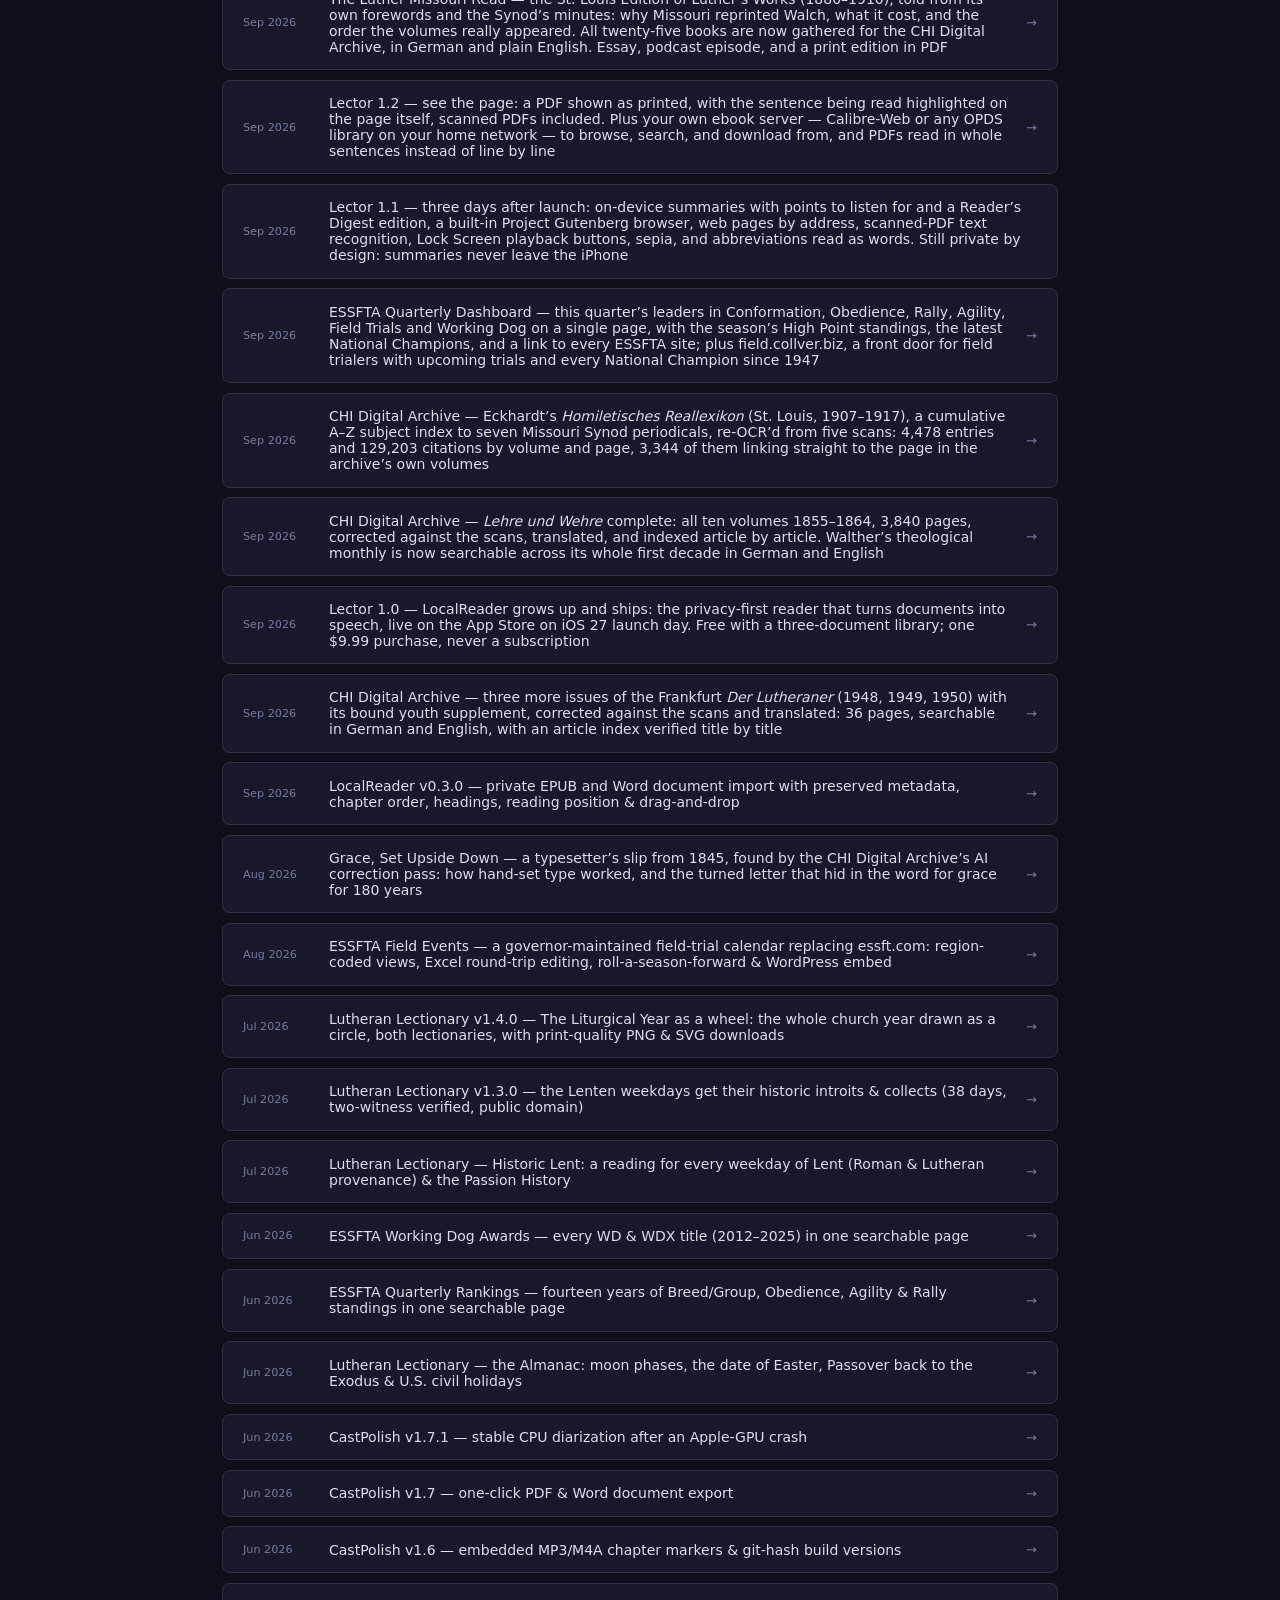
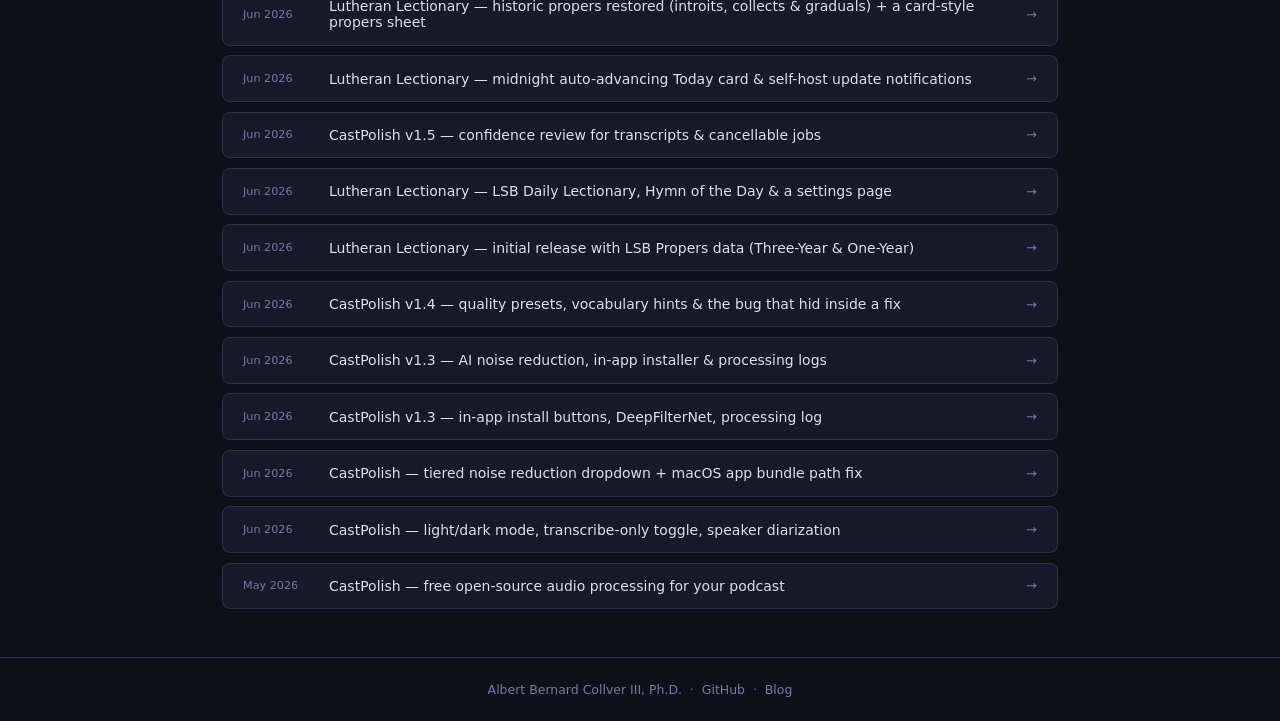
==== commit d85665f5: "Bad Boll card: 430 pages (v80) Co-Authored-By: Claude Opus 5.5 <noreply@anthropic.com>" ====
--- a/index.html
+++ b/index.html
@@ -516,7 +516,7 @@
 
       <div class="platform-row">
         <span class="platform-badge badge-gold">📚 Forthcoming from Concordia Historical Institute</span>
-        <span class="platform-badge badge-full">📖 Manuscript complete &middot; 386 pages</span>
+        <span class="platform-badge badge-full">📖 Manuscript complete &middot; 430 pages</span>
       </div>
 
       <div class="features">
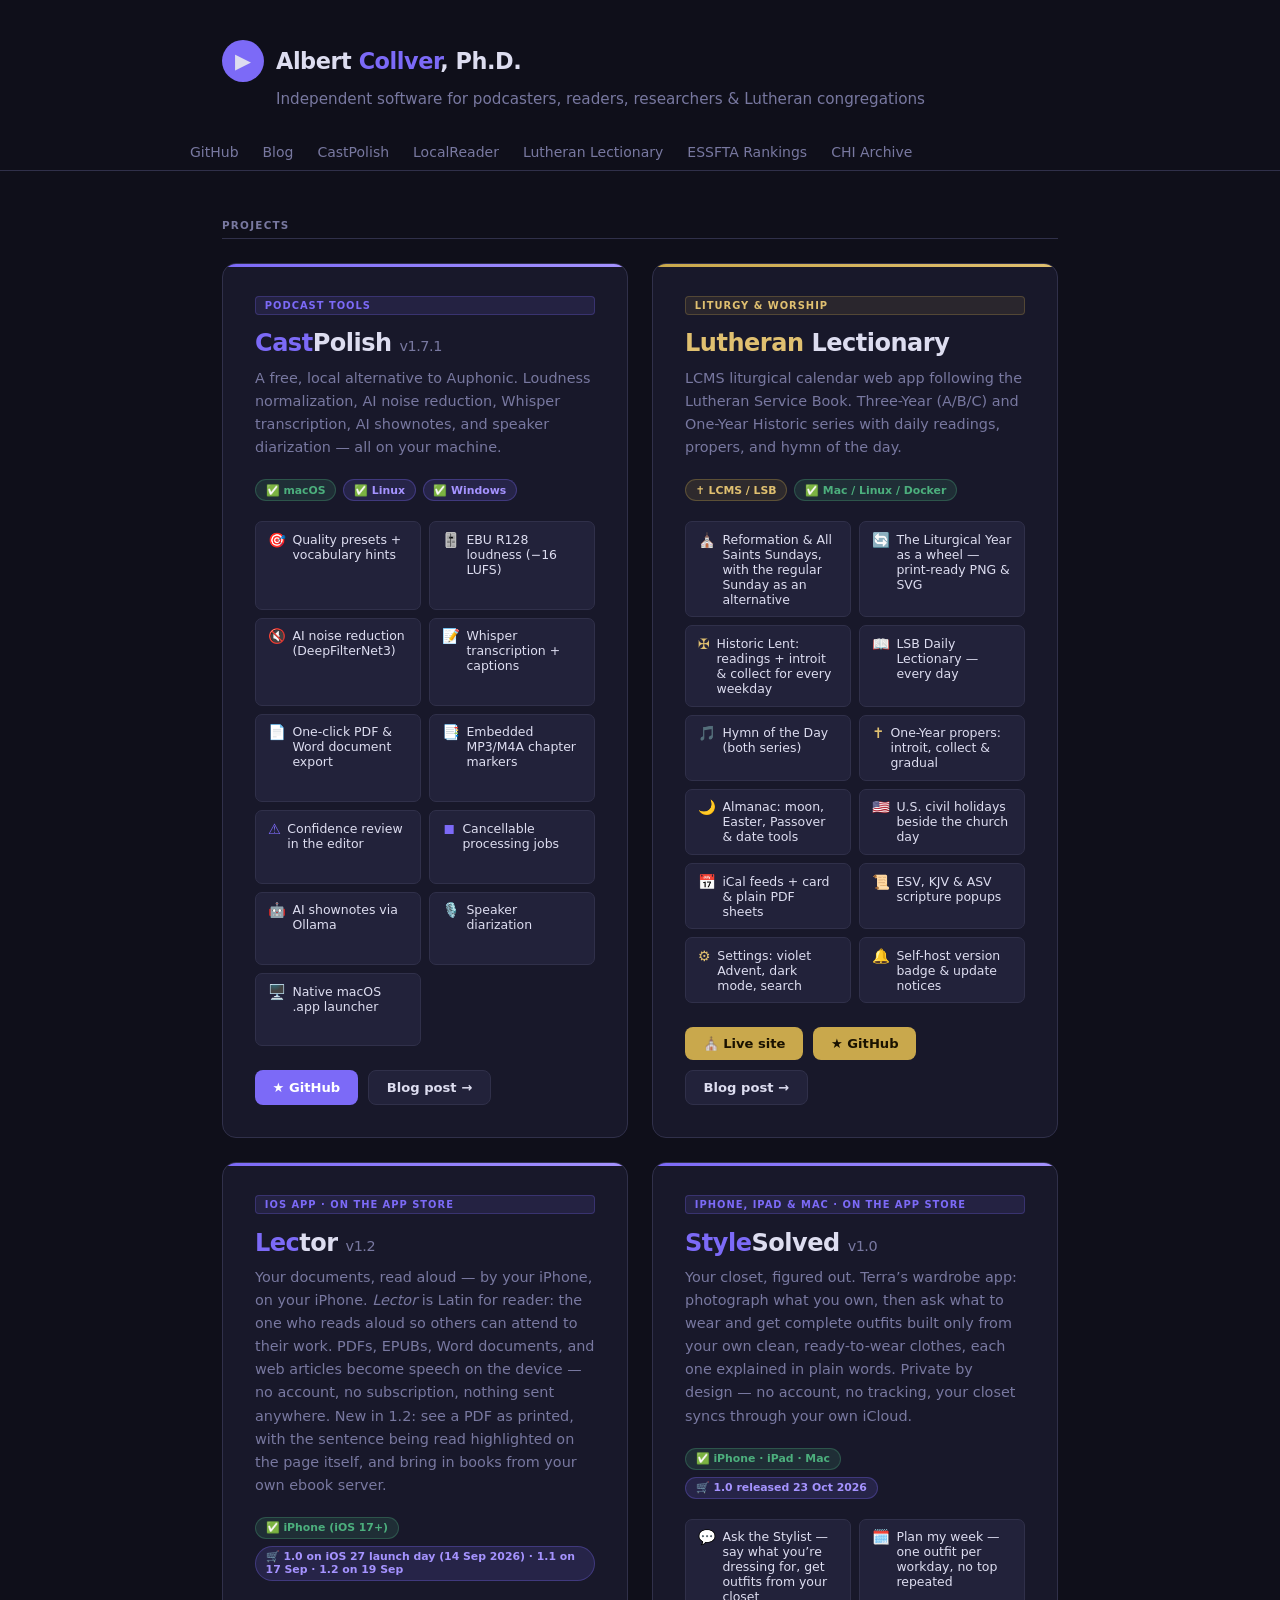
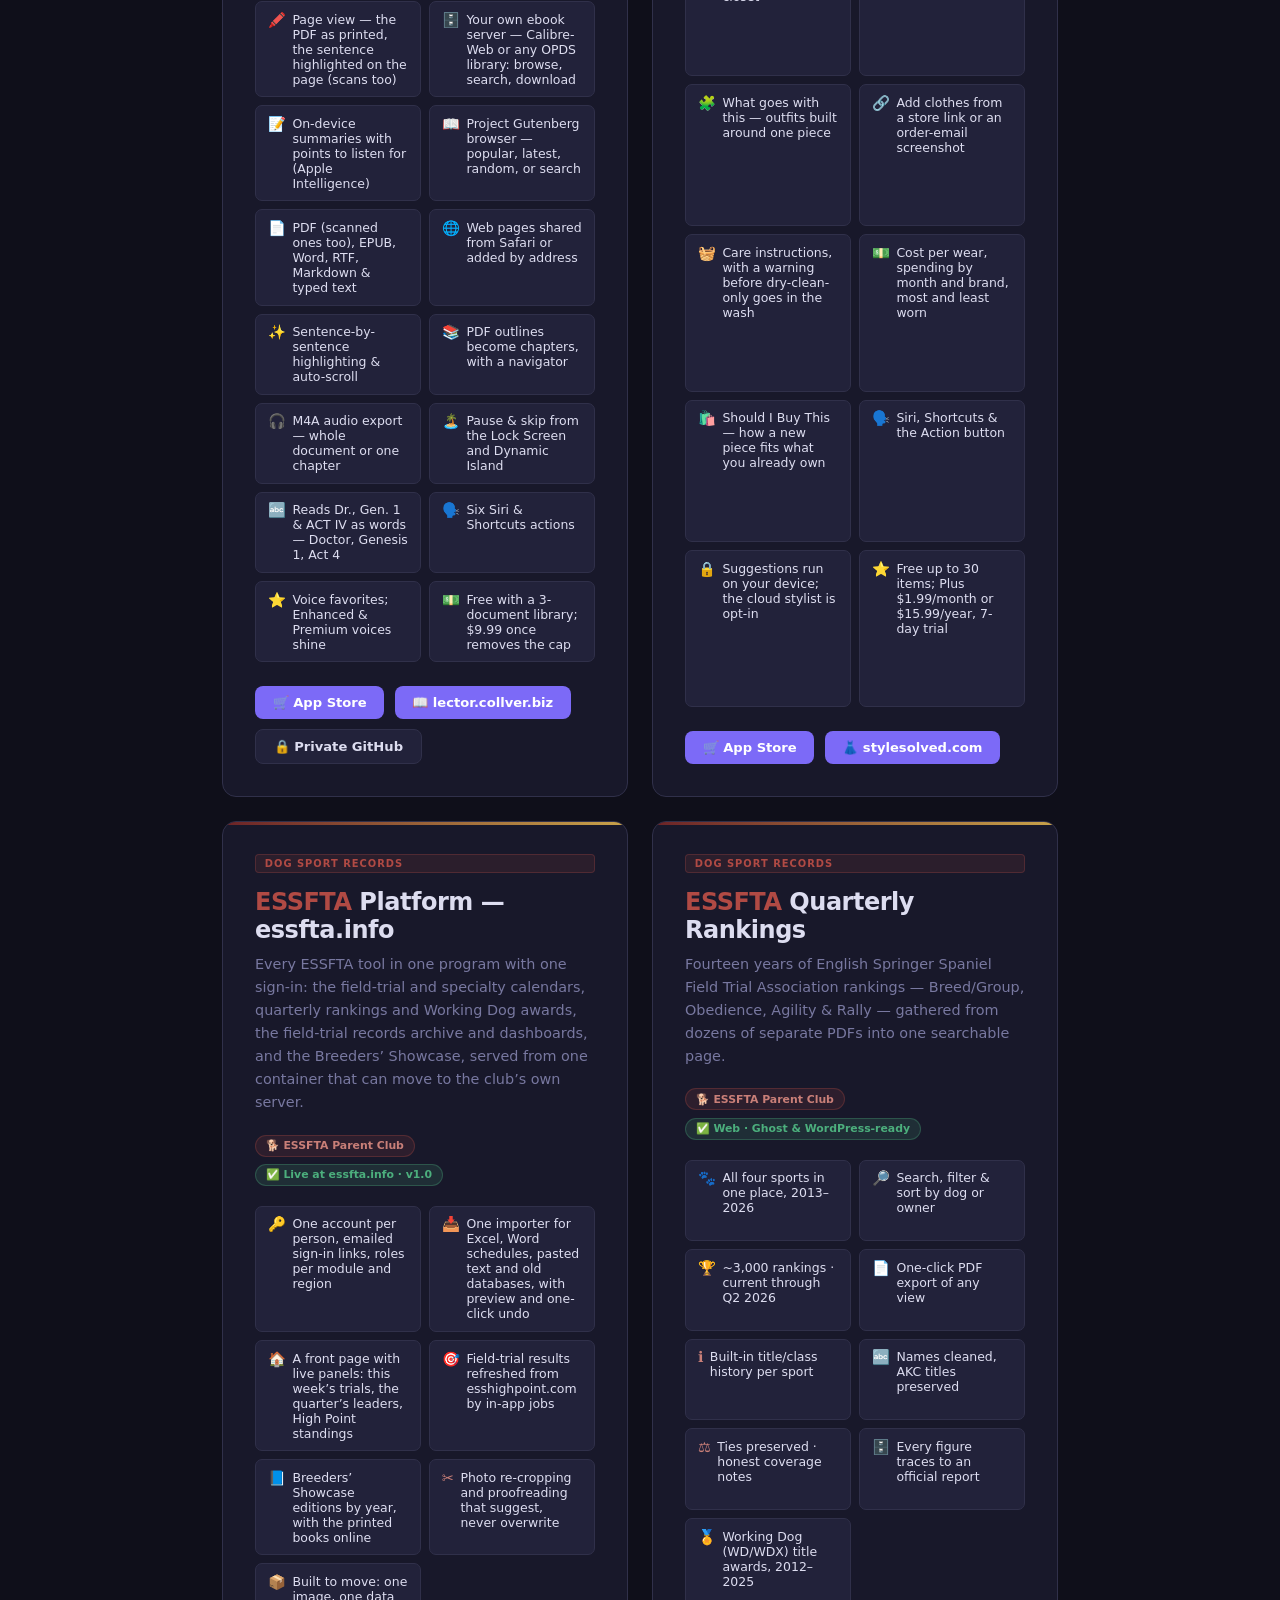
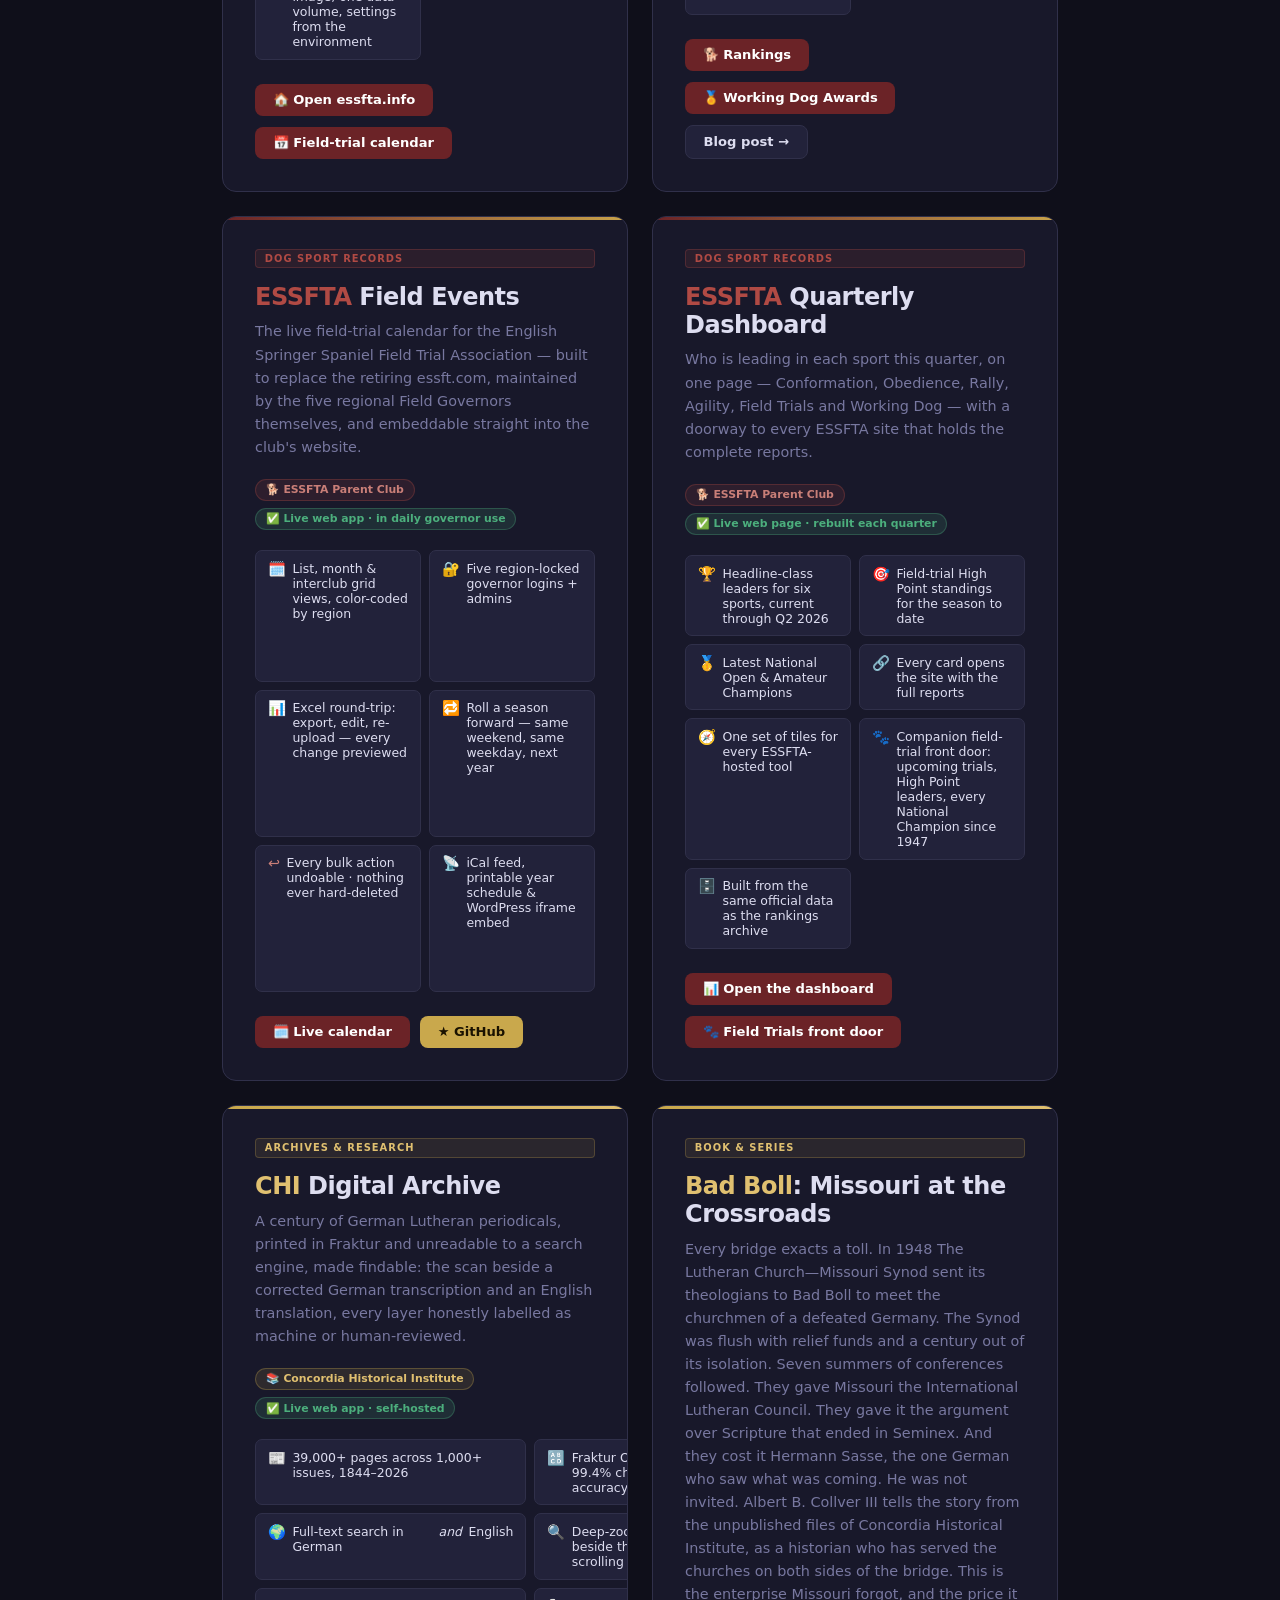
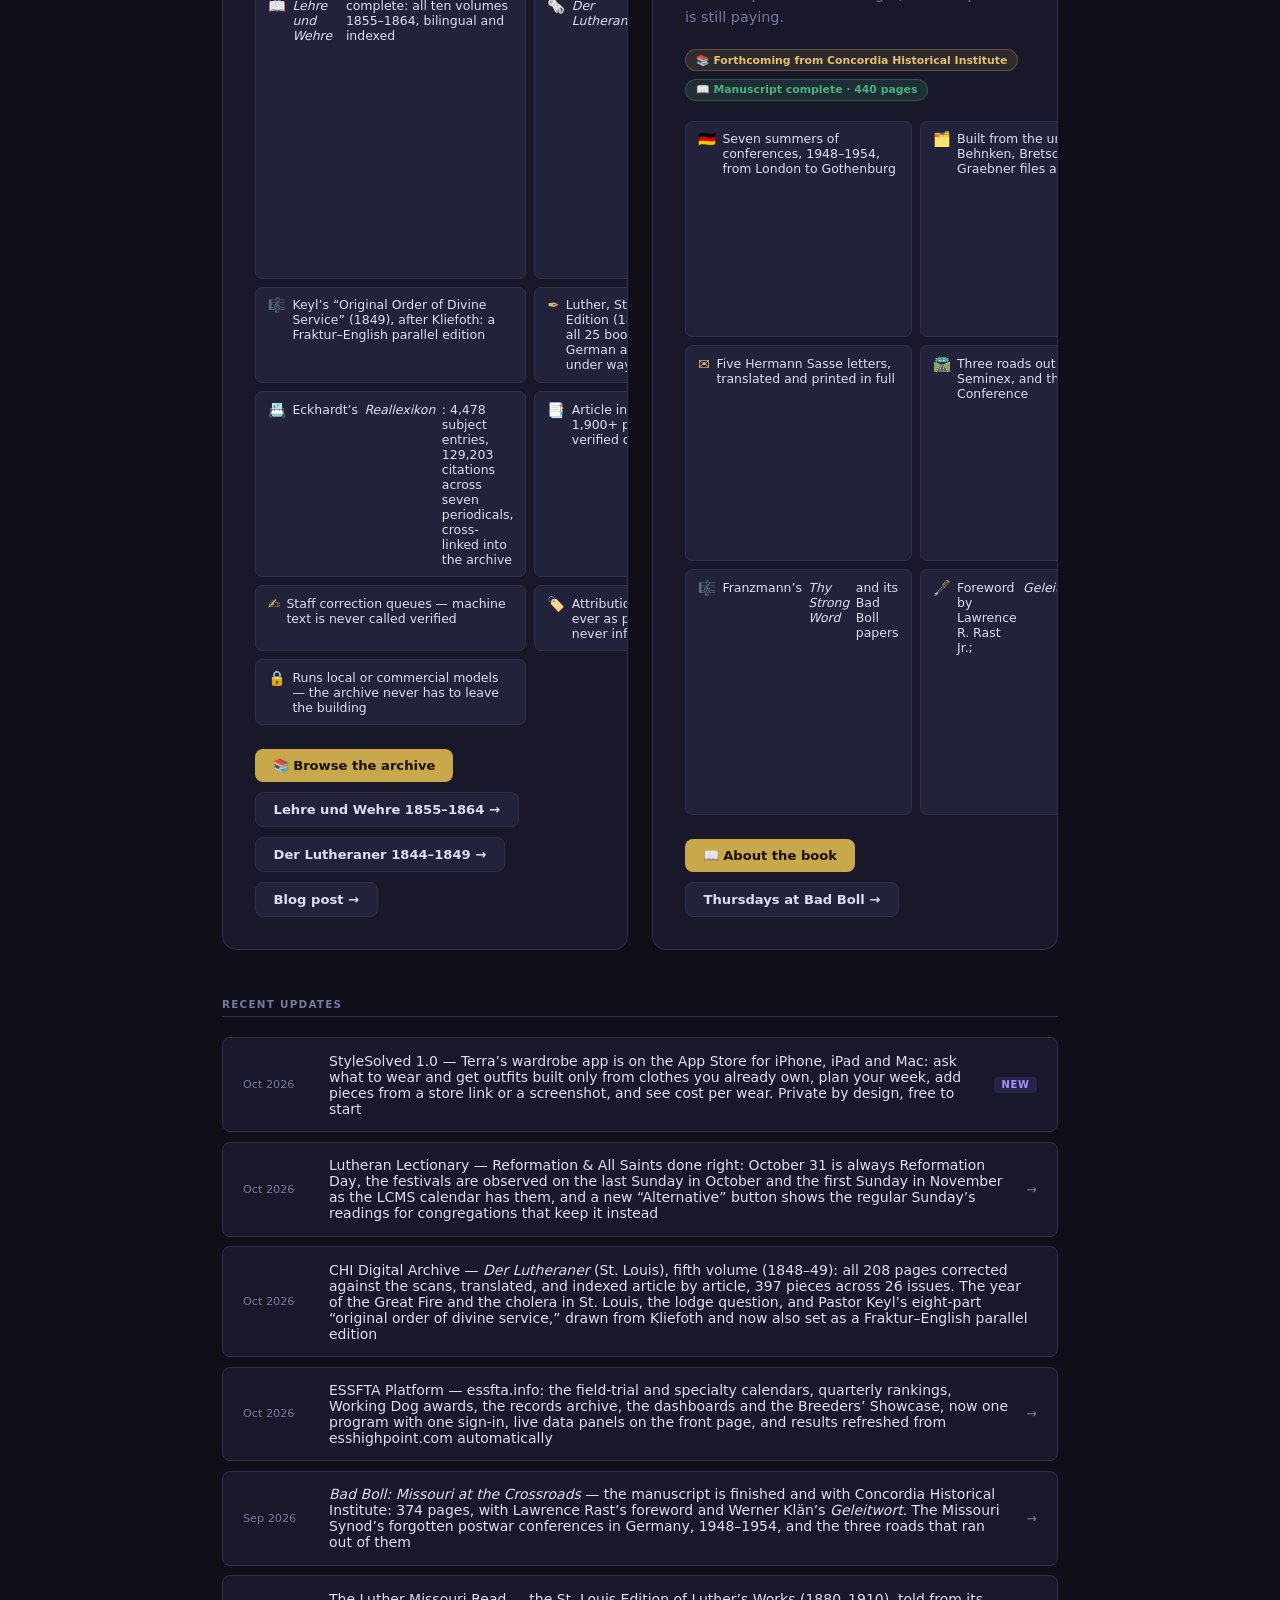
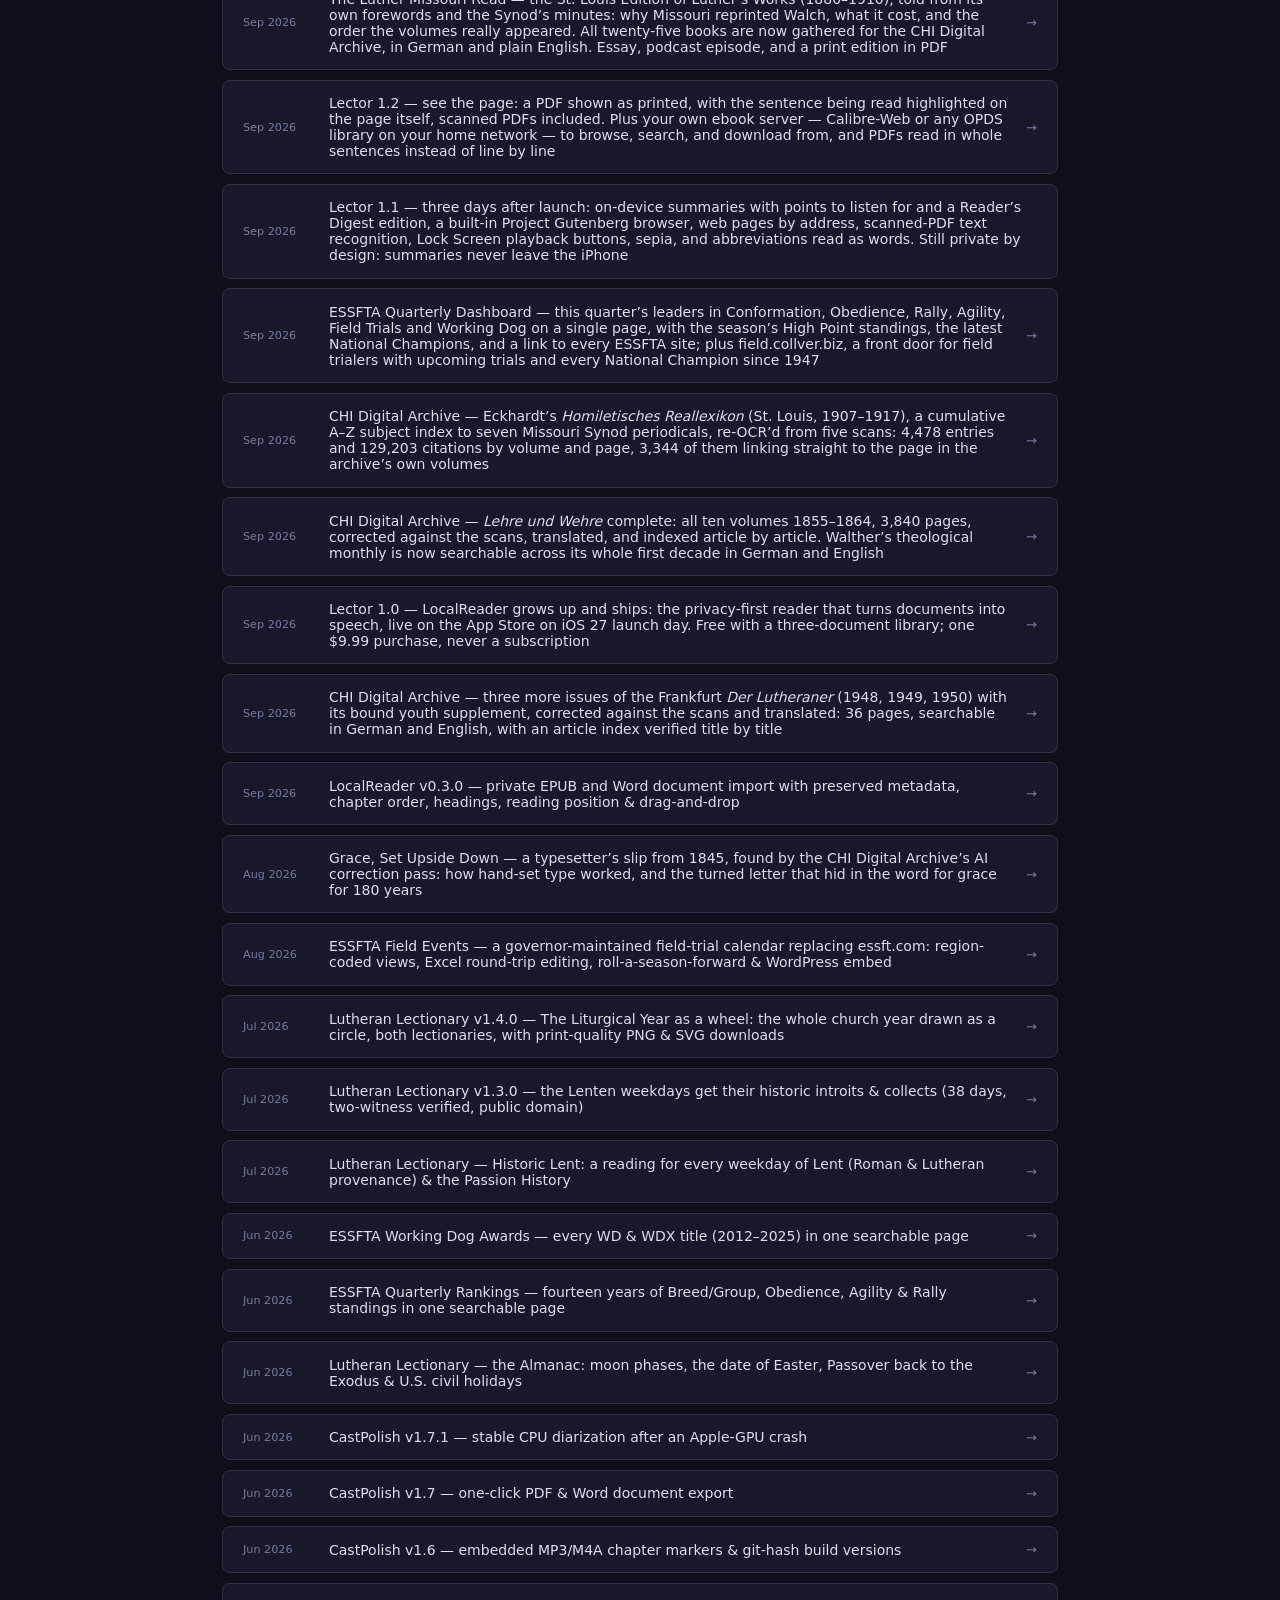
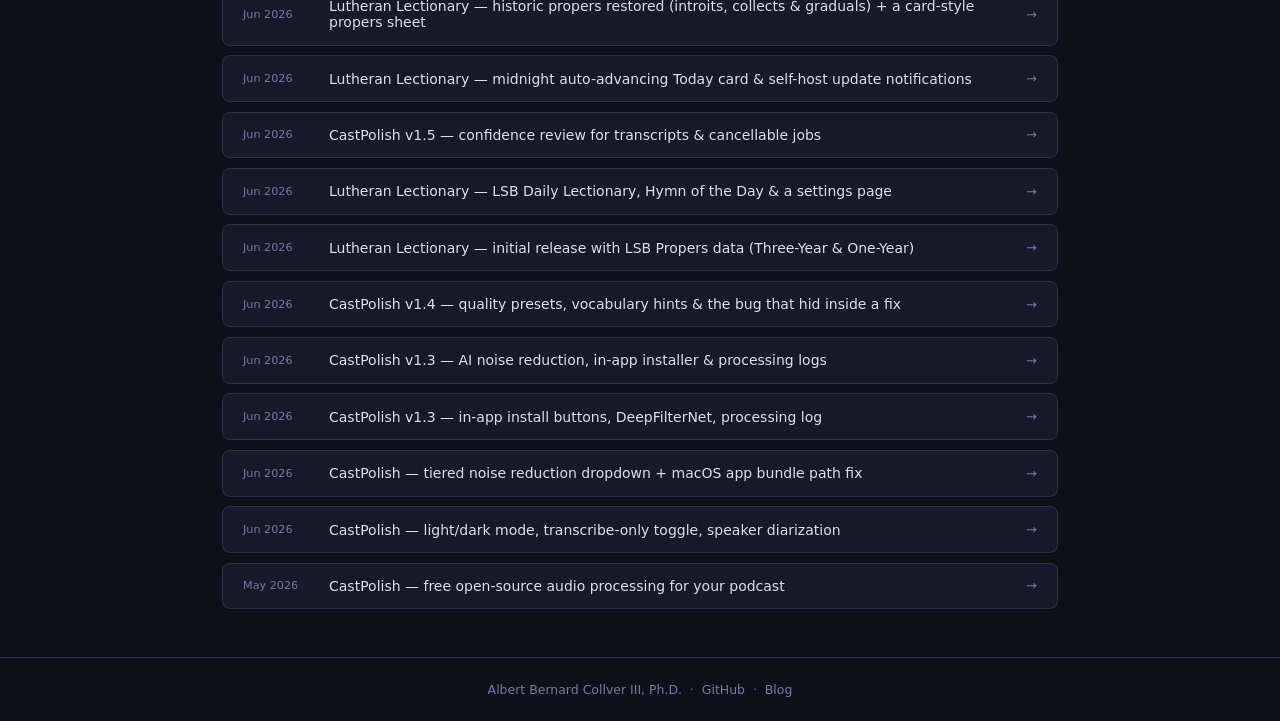
==== commit c3b2ce09: "Bad Boll card: 440 pages (v83) Co-Authored-By: Claude Fable 5.1 <noreply@anthropic.com>" ====
--- a/index.html
+++ b/index.html
@@ -516,7 +516,7 @@
 
       <div class="platform-row">
         <span class="platform-badge badge-gold">📚 Forthcoming from Concordia Historical Institute</span>
-        <span class="platform-badge badge-full">📖 Manuscript complete &middot; 430 pages</span>
+        <span class="platform-badge badge-full">📖 Manuscript complete &middot; 440 pages</span>
       </div>
 
       <div class="features">
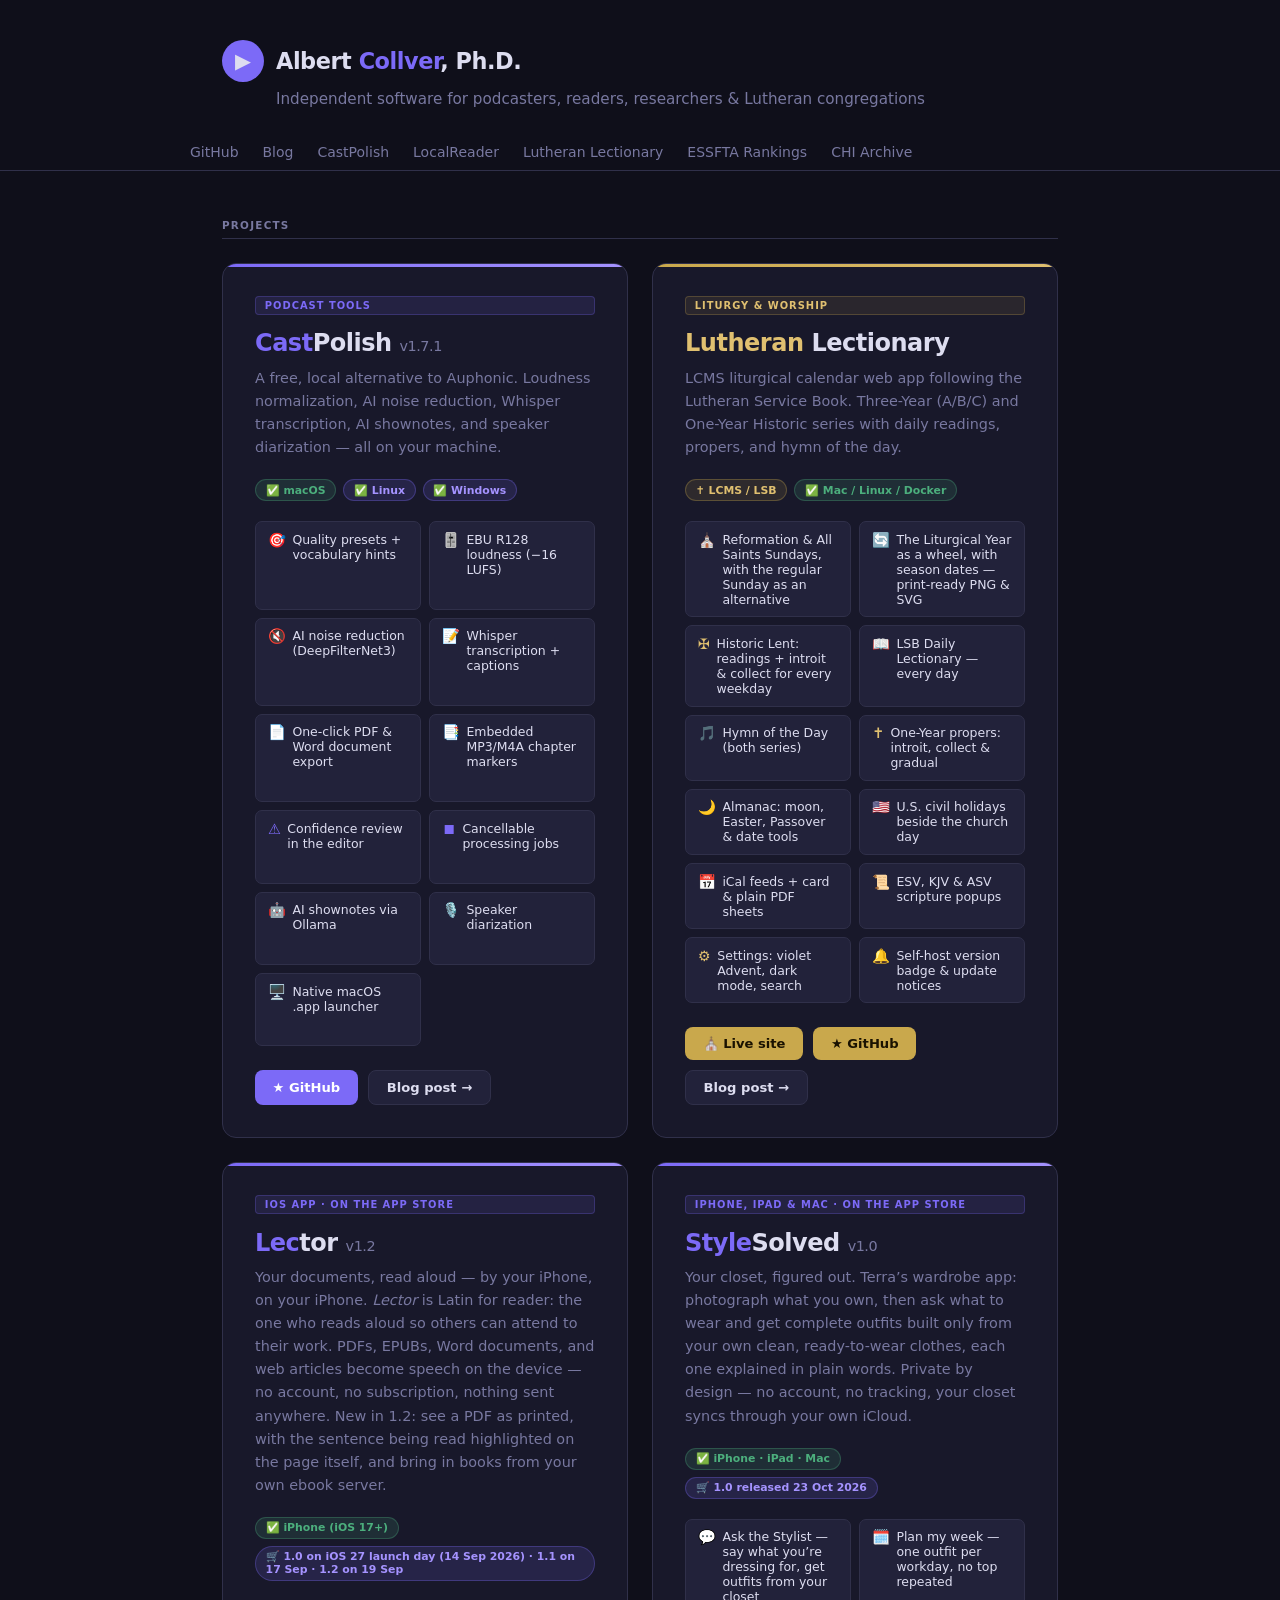
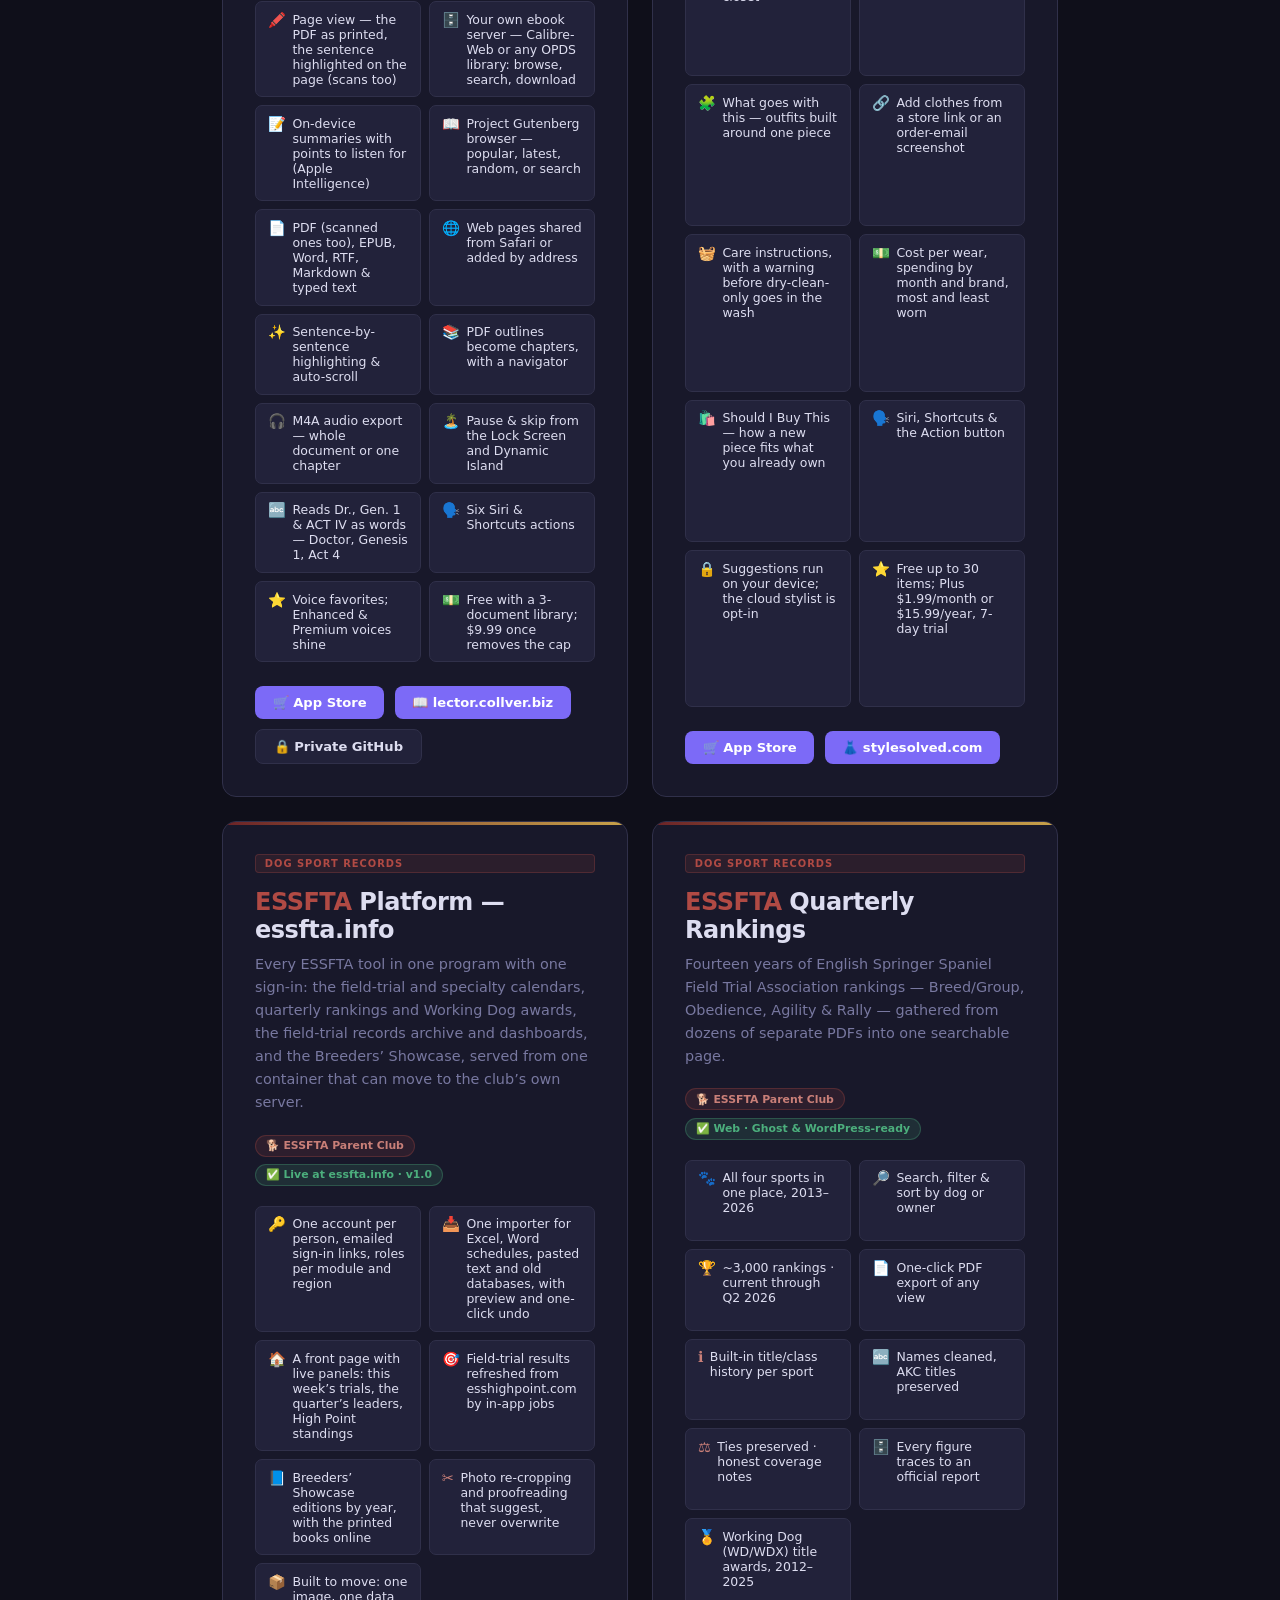
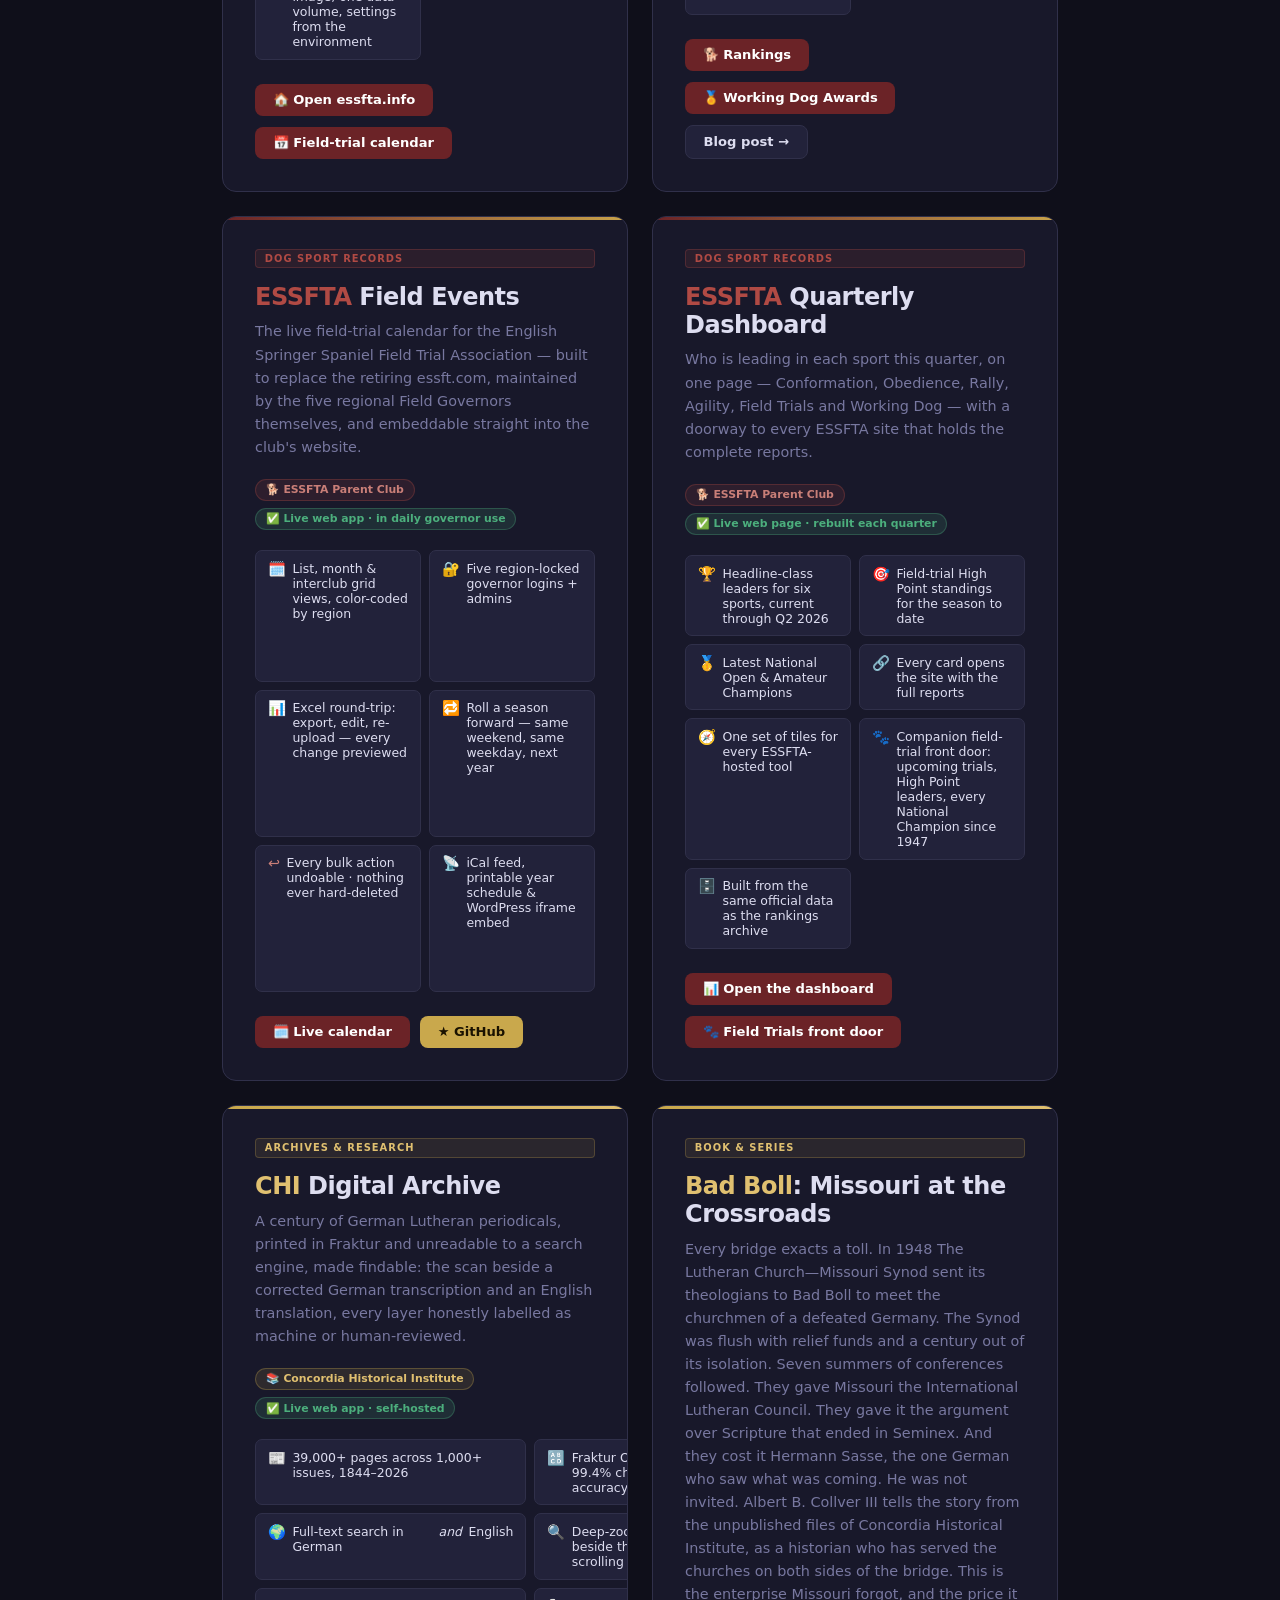
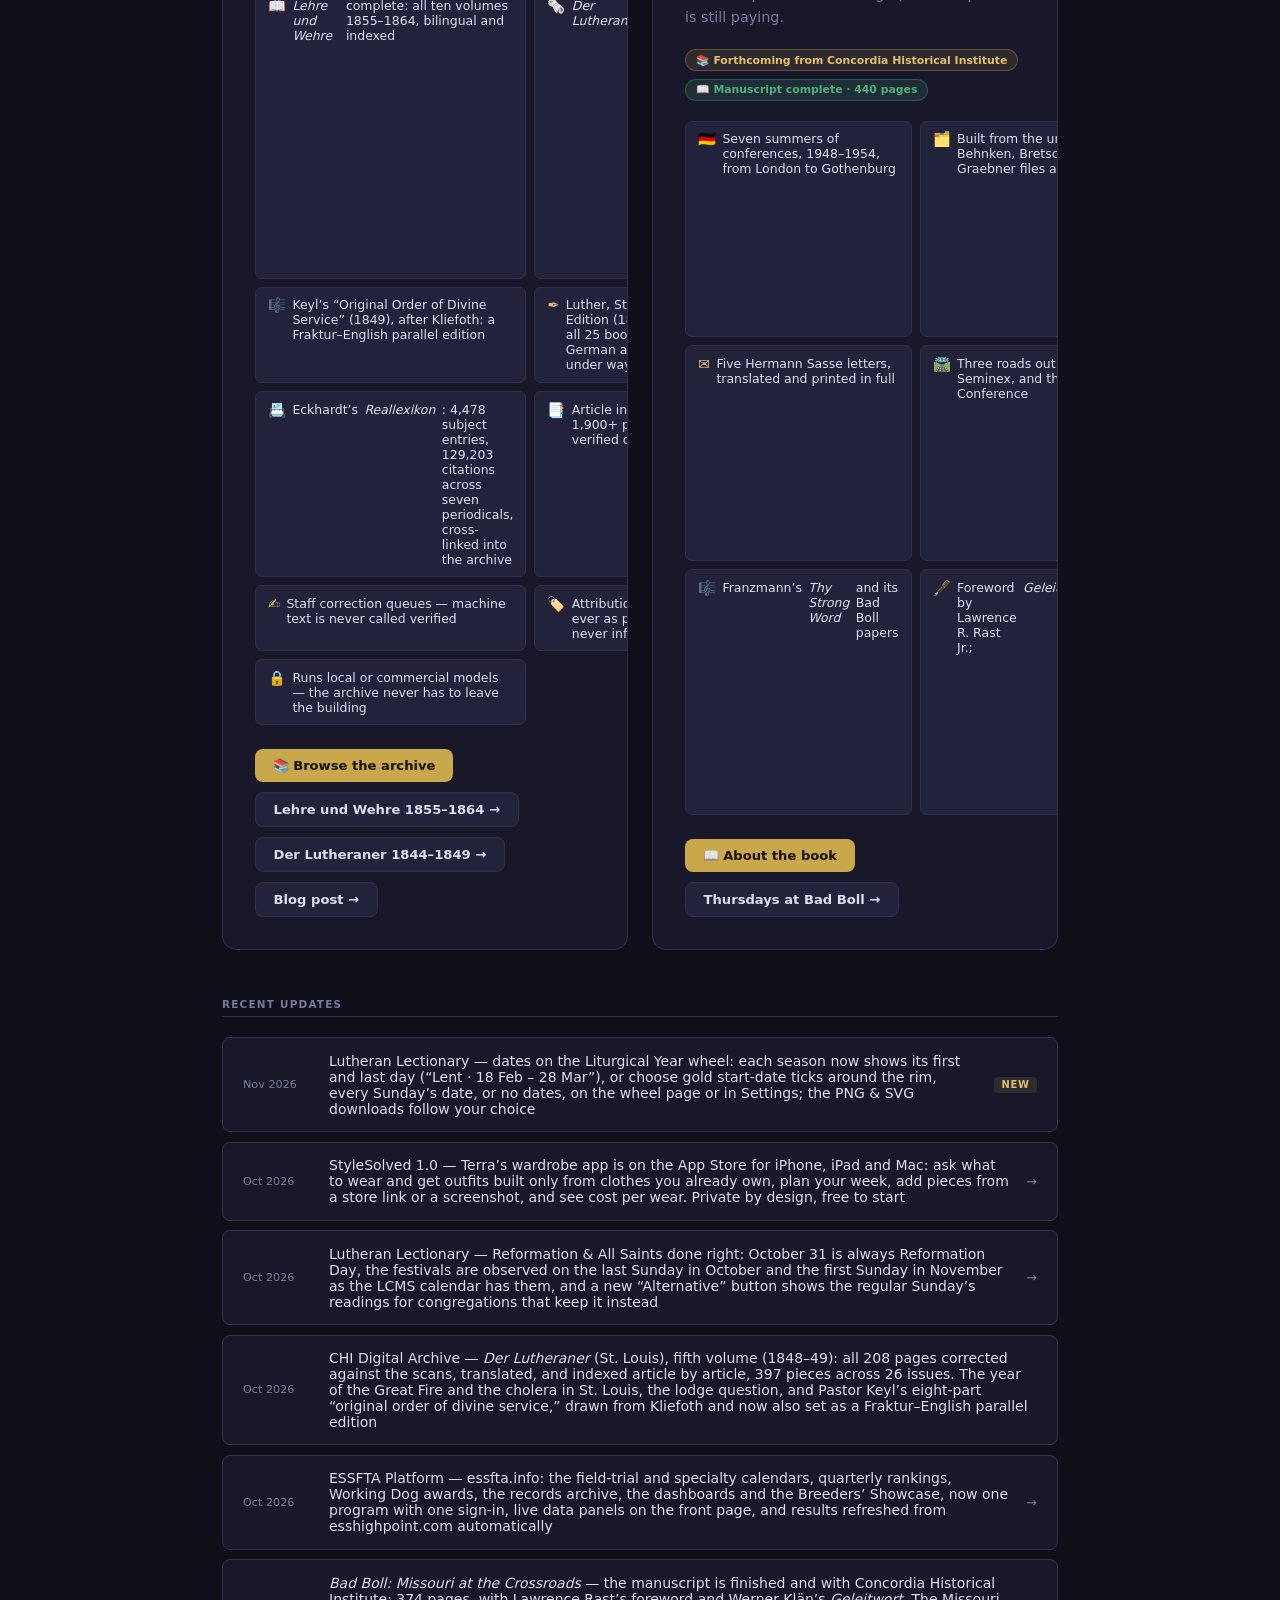
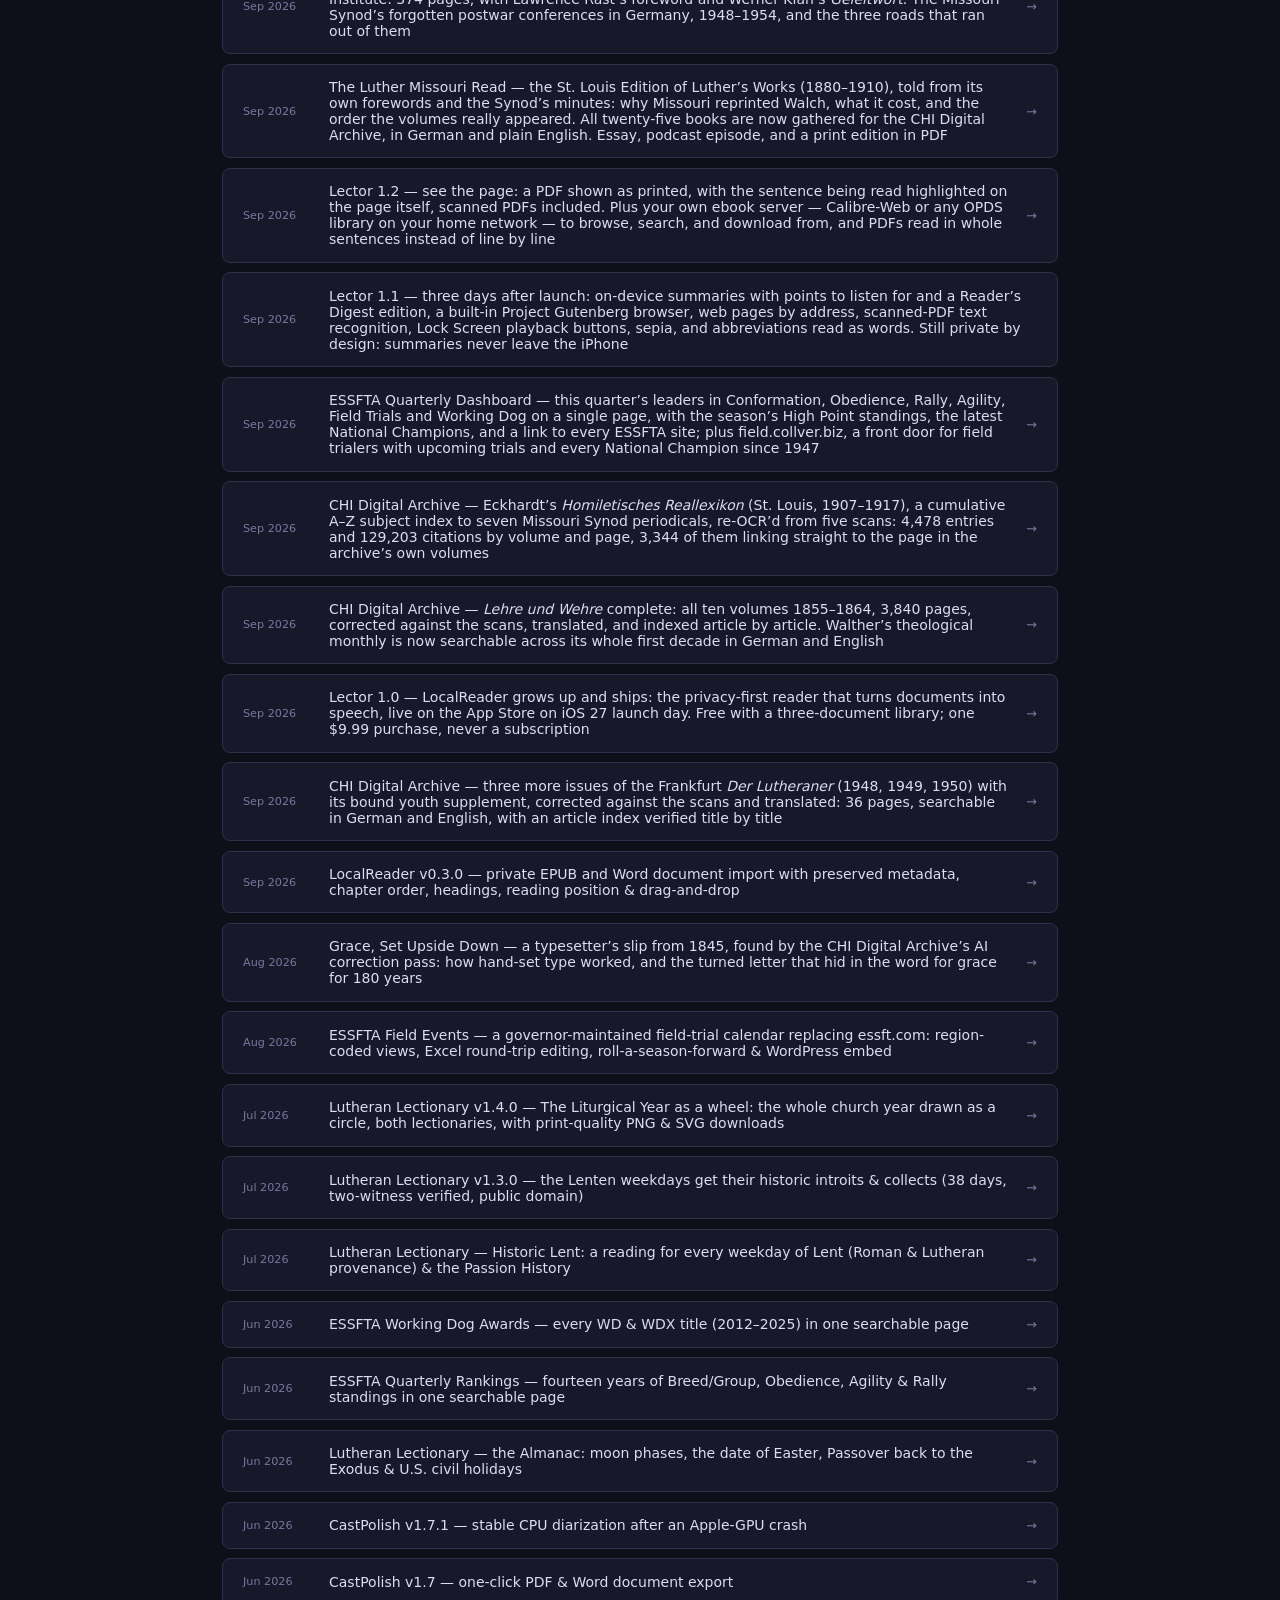
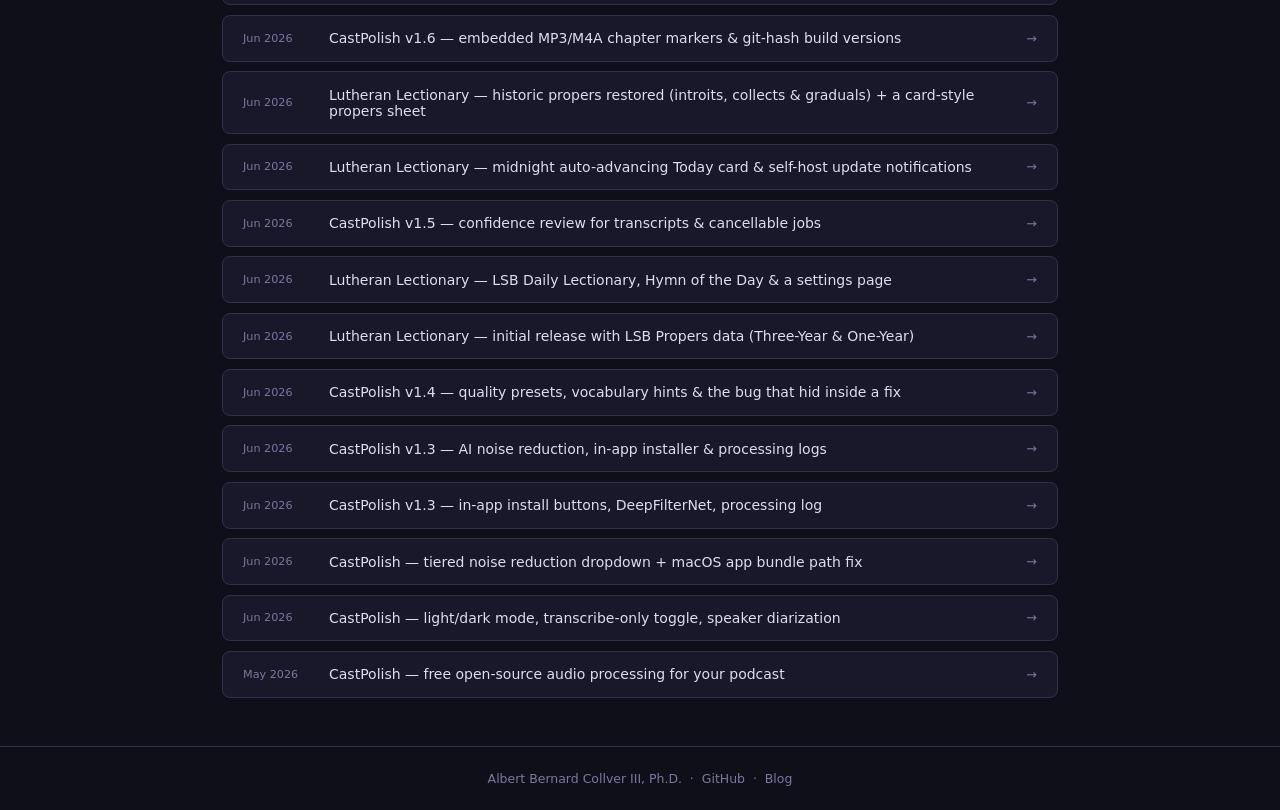
==== commit d28332b9: "Lectionary: dates on the Liturgical Year wheel Co-Authored-By: Claude Opus 5.5 <noreply@anthropic.co" ====
--- a/index.html
+++ b/index.html
@@ -240,7 +240,7 @@
 
       <div class="features">
         <div class="feat"><span class="feat-icon feat-icon-gold">⛪</span> Reformation &amp; All Saints Sundays, with the regular Sunday as an alternative</div>
-        <div class="feat"><span class="feat-icon feat-icon-gold">🔄</span> The Liturgical Year as a wheel — print-ready PNG &amp; SVG</div>
+        <div class="feat"><span class="feat-icon feat-icon-gold">🔄</span> The Liturgical Year as a wheel, with season dates — print-ready PNG &amp; SVG</div>
         <div class="feat"><span class="feat-icon feat-icon-gold">✠</span> Historic Lent: readings + introit &amp; collect for every weekday</div>
         <div class="feat"><span class="feat-icon feat-icon-gold">📖</span> LSB Daily Lectionary — every day</div>
         <div class="feat"><span class="feat-icon feat-icon-gold">🎵</span> Hymn of the Day (both series)</div>
@@ -539,10 +539,16 @@
   <div class="section-header">Recent Updates</div>
   <div class="updates">
 
+    <a class="update-item" href="https://lectionary.collver.biz/wheel">
+      <span class="update-date">Nov 2026</span>
+      <span class="update-title">Lutheran Lectionary &mdash; dates on the Liturgical Year wheel: each season now shows its first and last day (&ldquo;Lent &middot; 18&nbsp;Feb &ndash; 28&nbsp;Mar&rdquo;), or choose gold start-date ticks around the rim, every Sunday&#8217;s date, or no dates, on the wheel page or in Settings; the PNG &amp; SVG downloads follow your choice</span>
+      <span class="update-tag gold">New</span>
+    </a>
+
     <a class="update-item" href="https://apps.apple.com/app/id6818651371">
       <span class="update-date">Oct 2026</span>
       <span class="update-title">StyleSolved 1.0 &mdash; Terra&#8217;s wardrobe app is on the App Store for iPhone, iPad and Mac: ask what to wear and get outfits built only from clothes you already own, plan your week, add pieces from a store link or a screenshot, and see cost per wear. Private by design, free to start</span>
-      <span class="update-tag">New</span>
+      <span class="update-arrow">→</span>
     </a>
 
     <a class="update-item" href="https://lectionary.collver.biz/day/2026-10-25?lectionary=three_year">
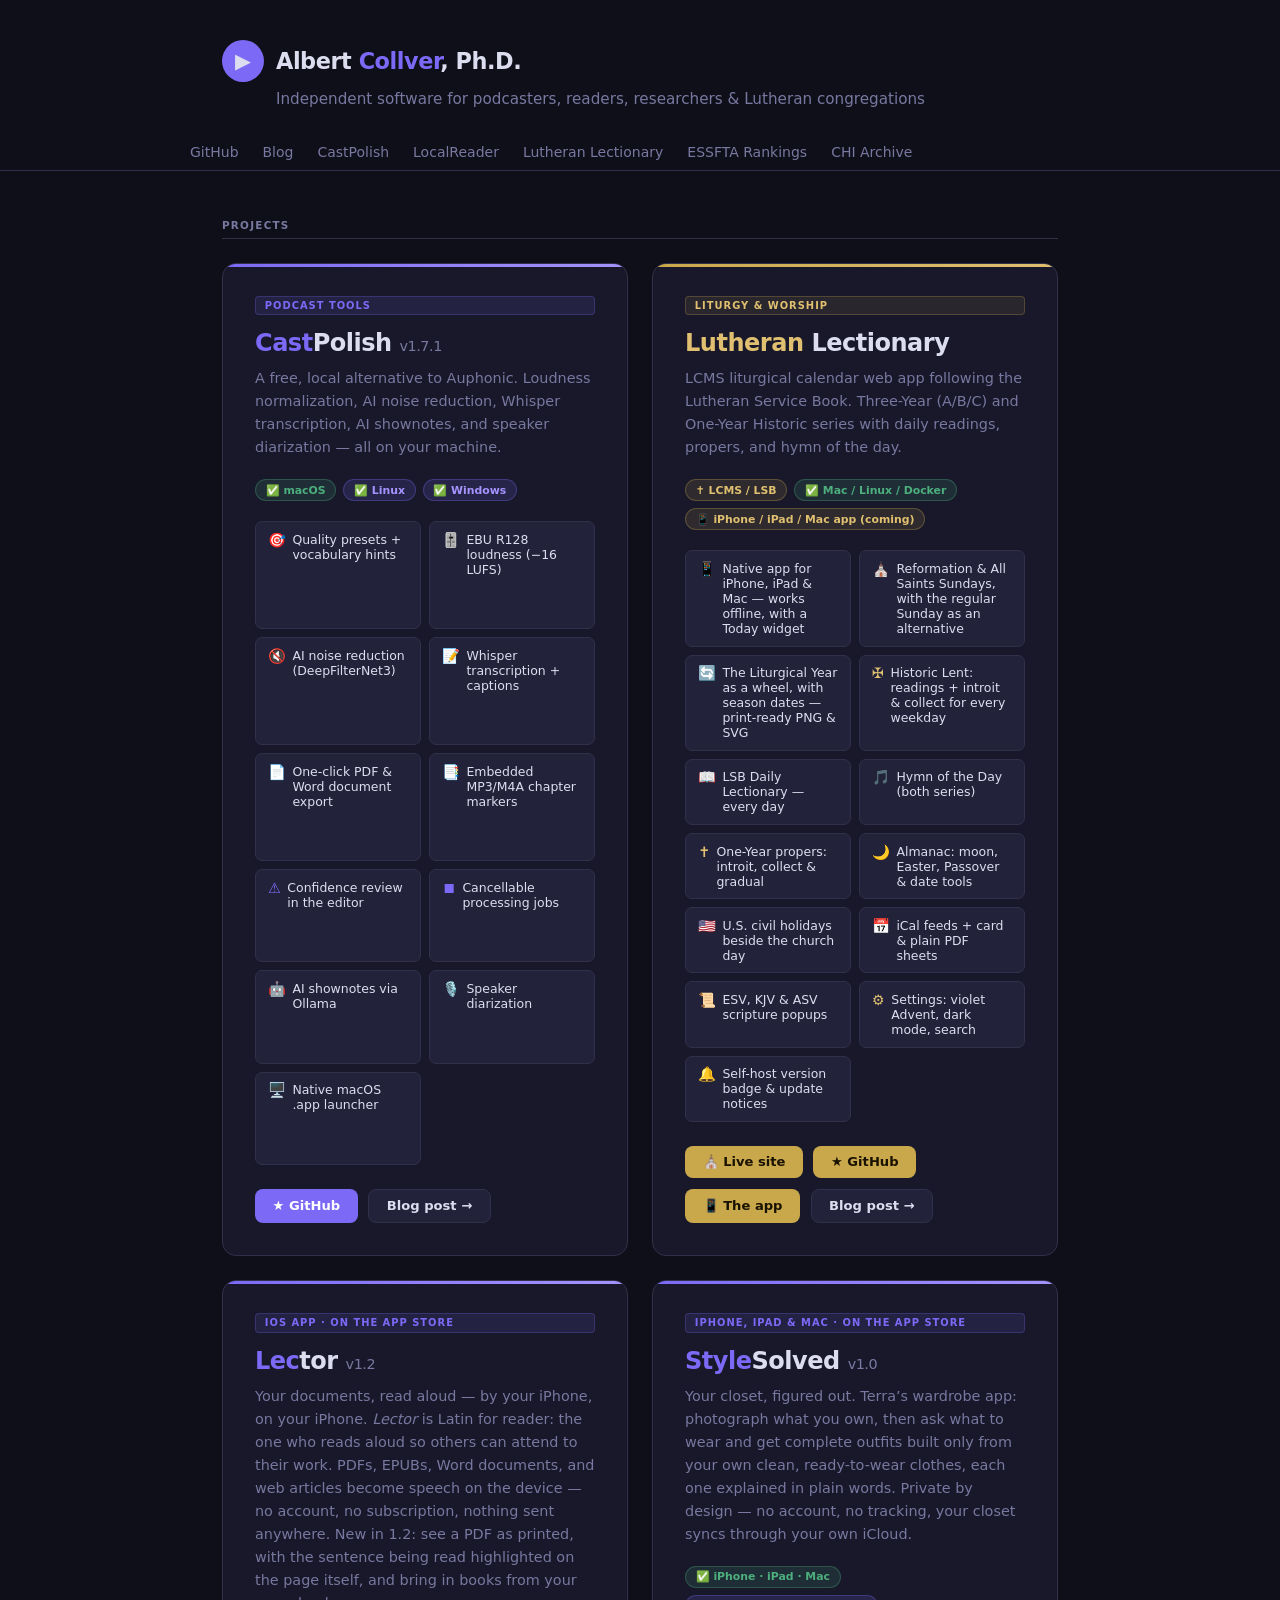
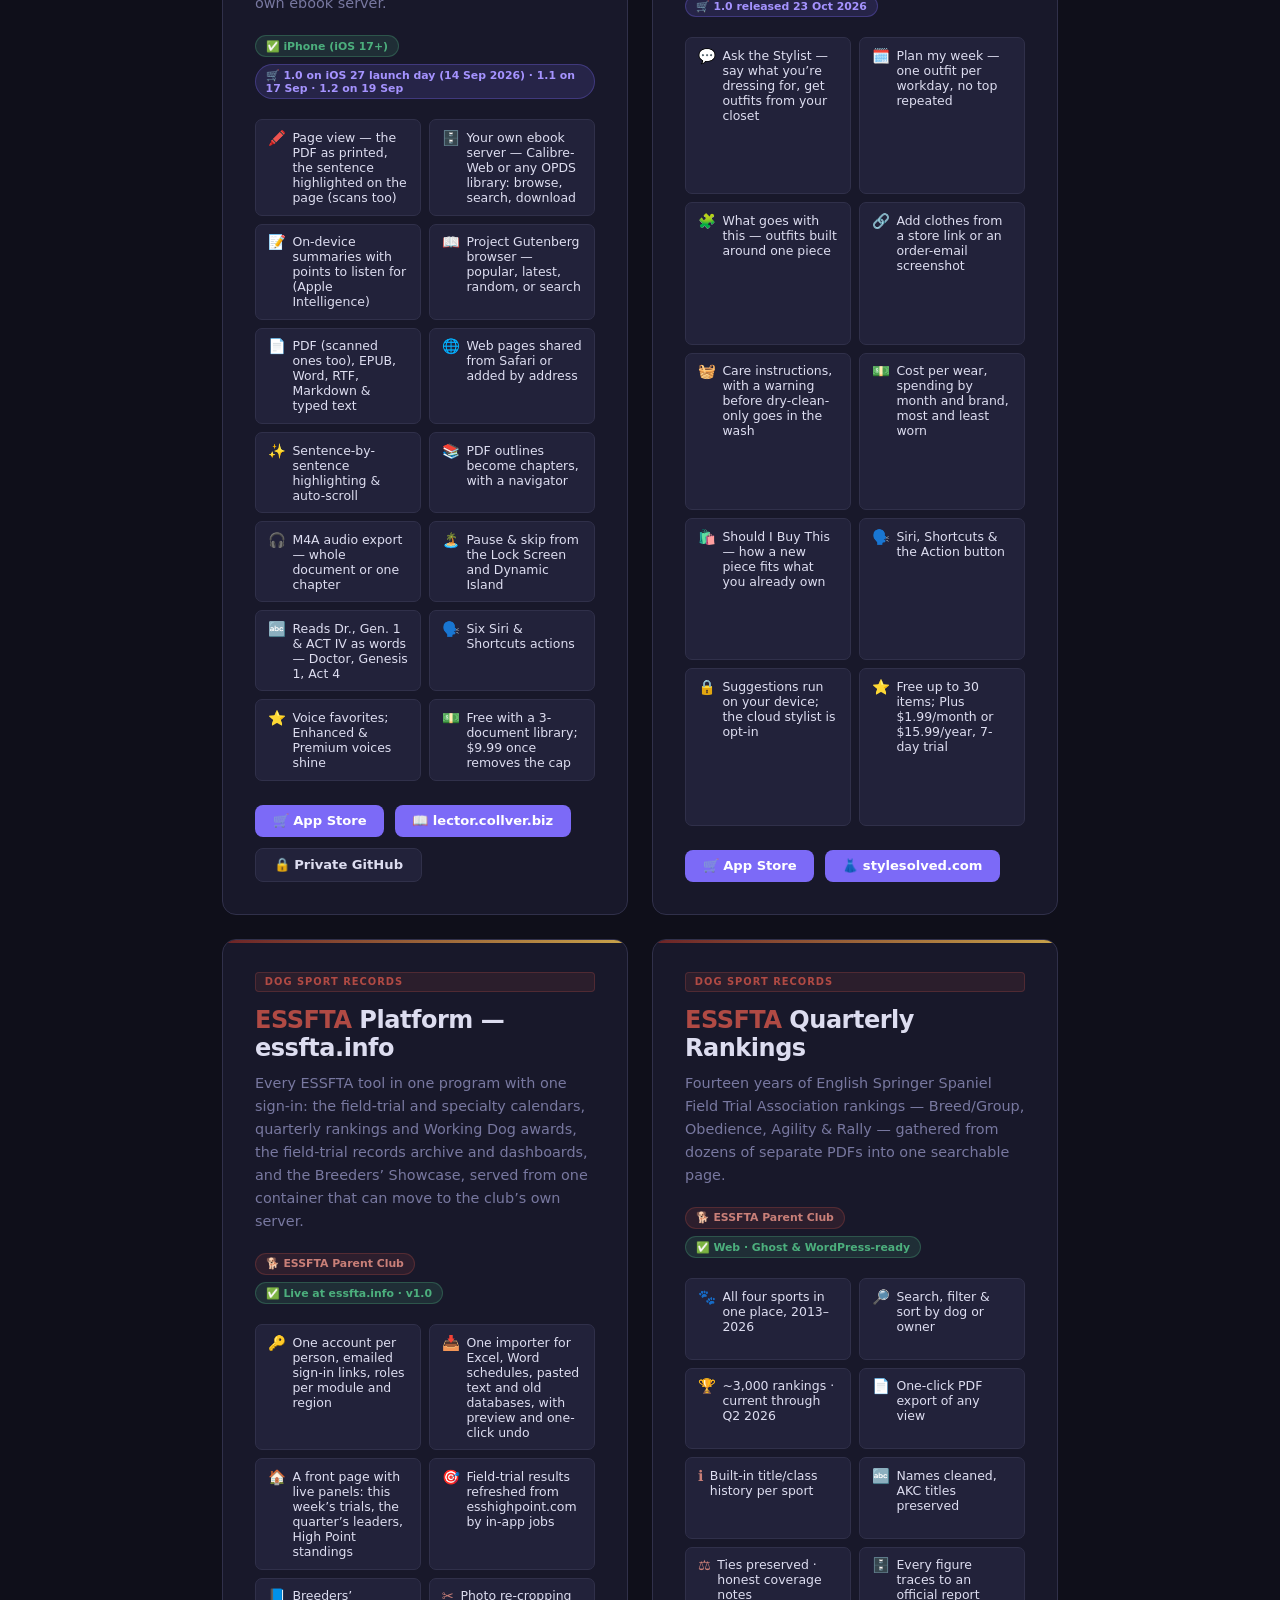
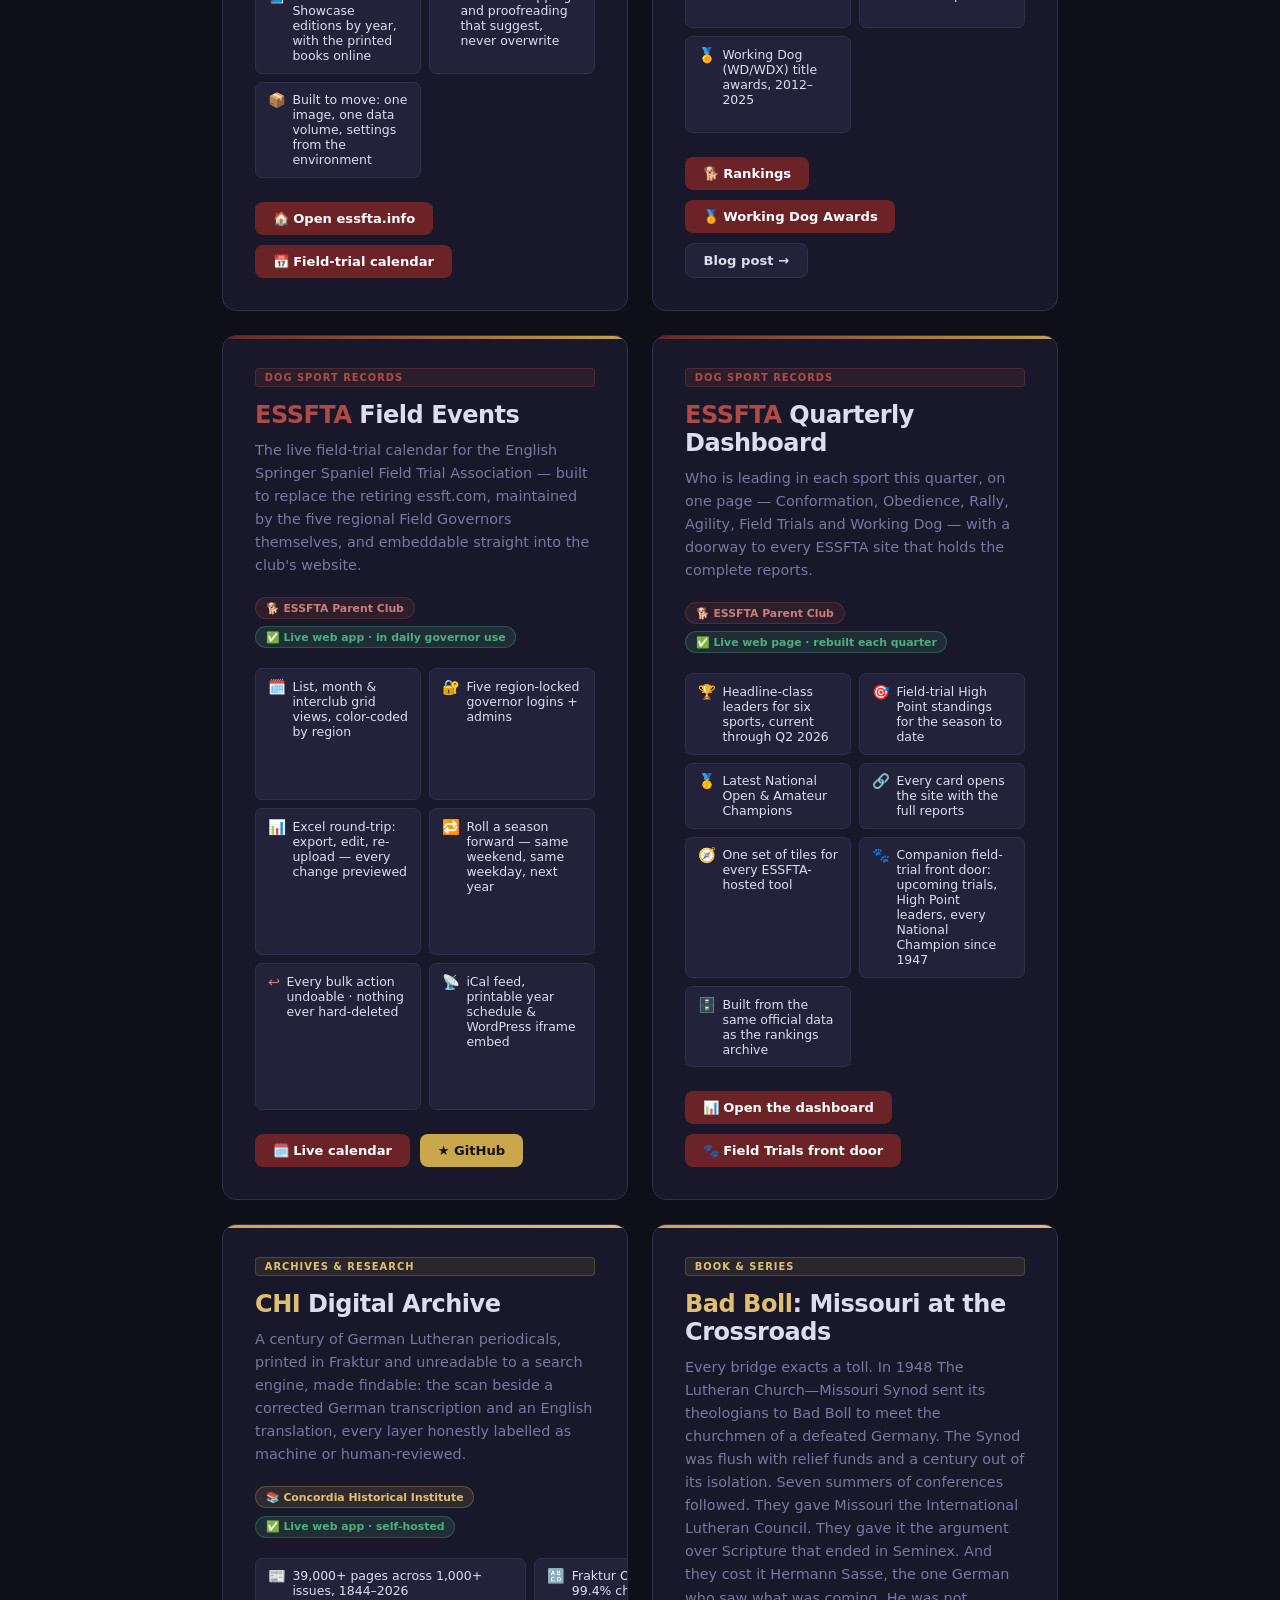
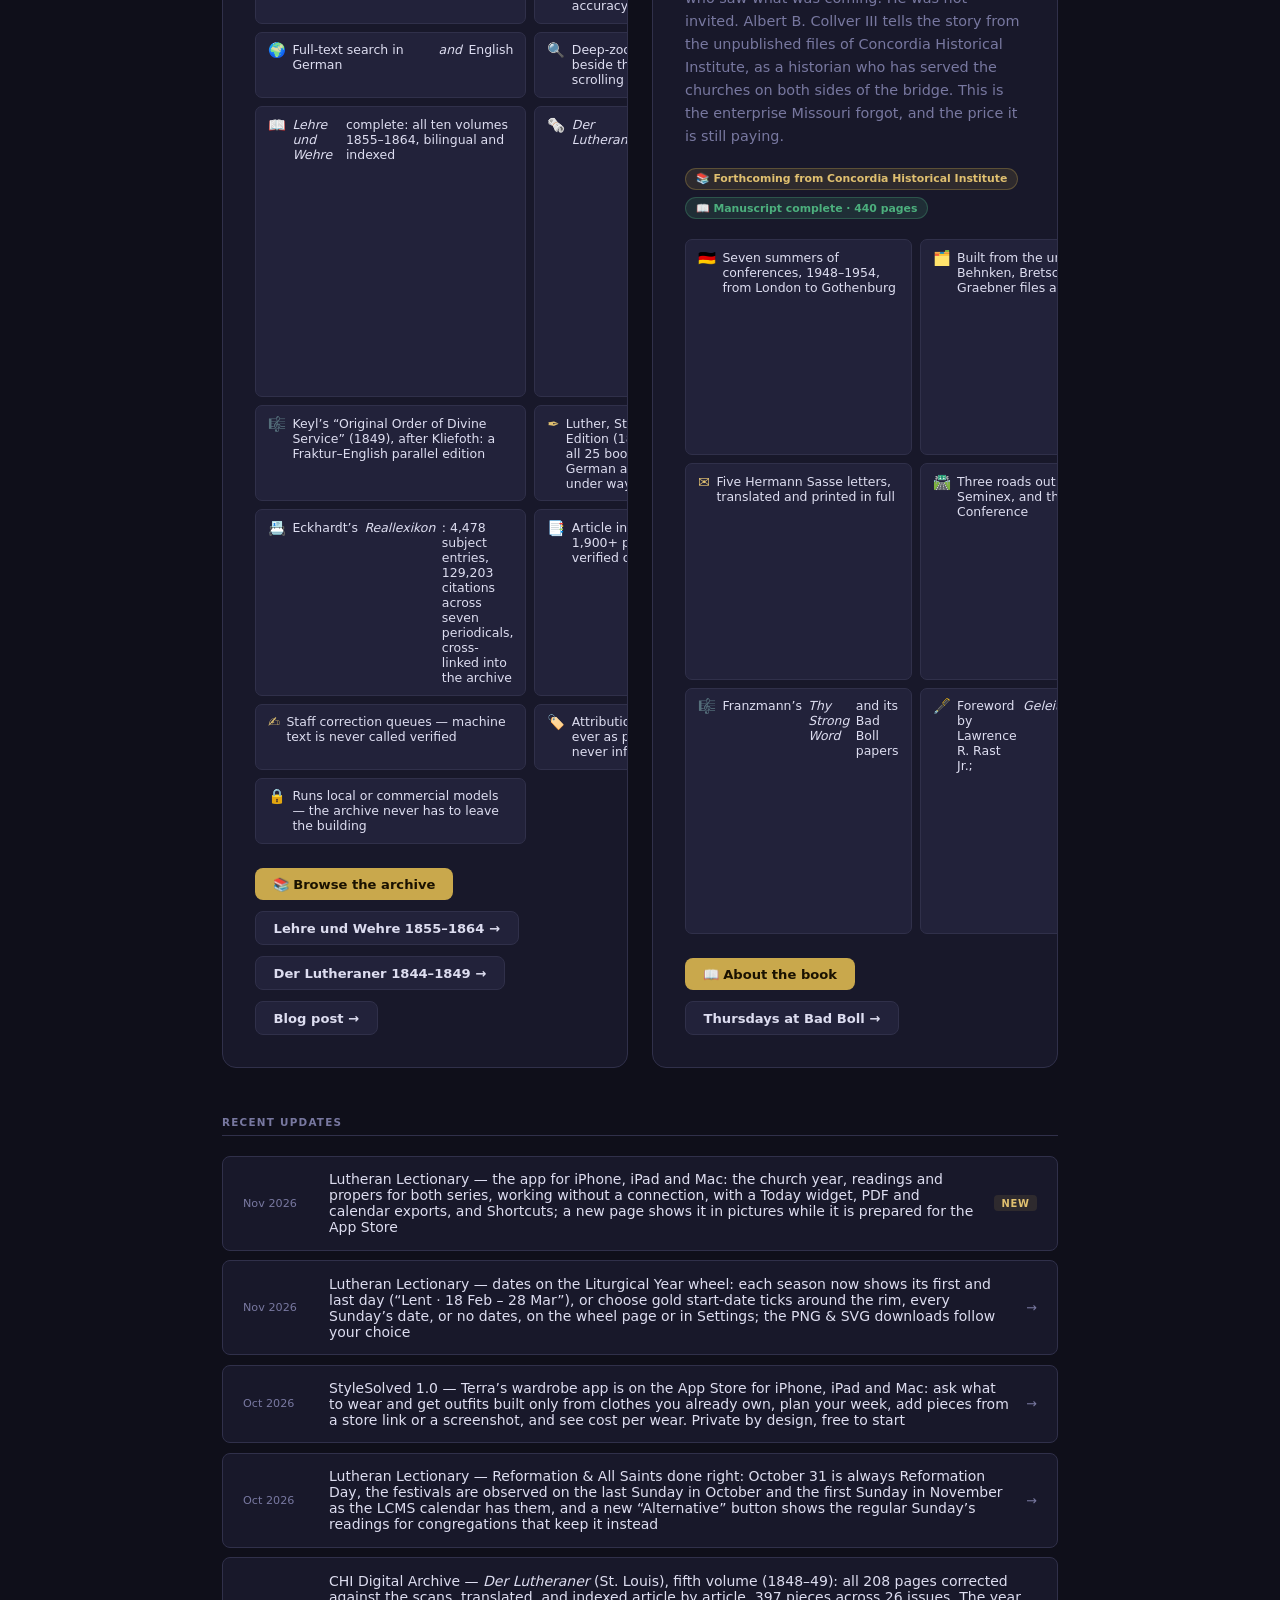
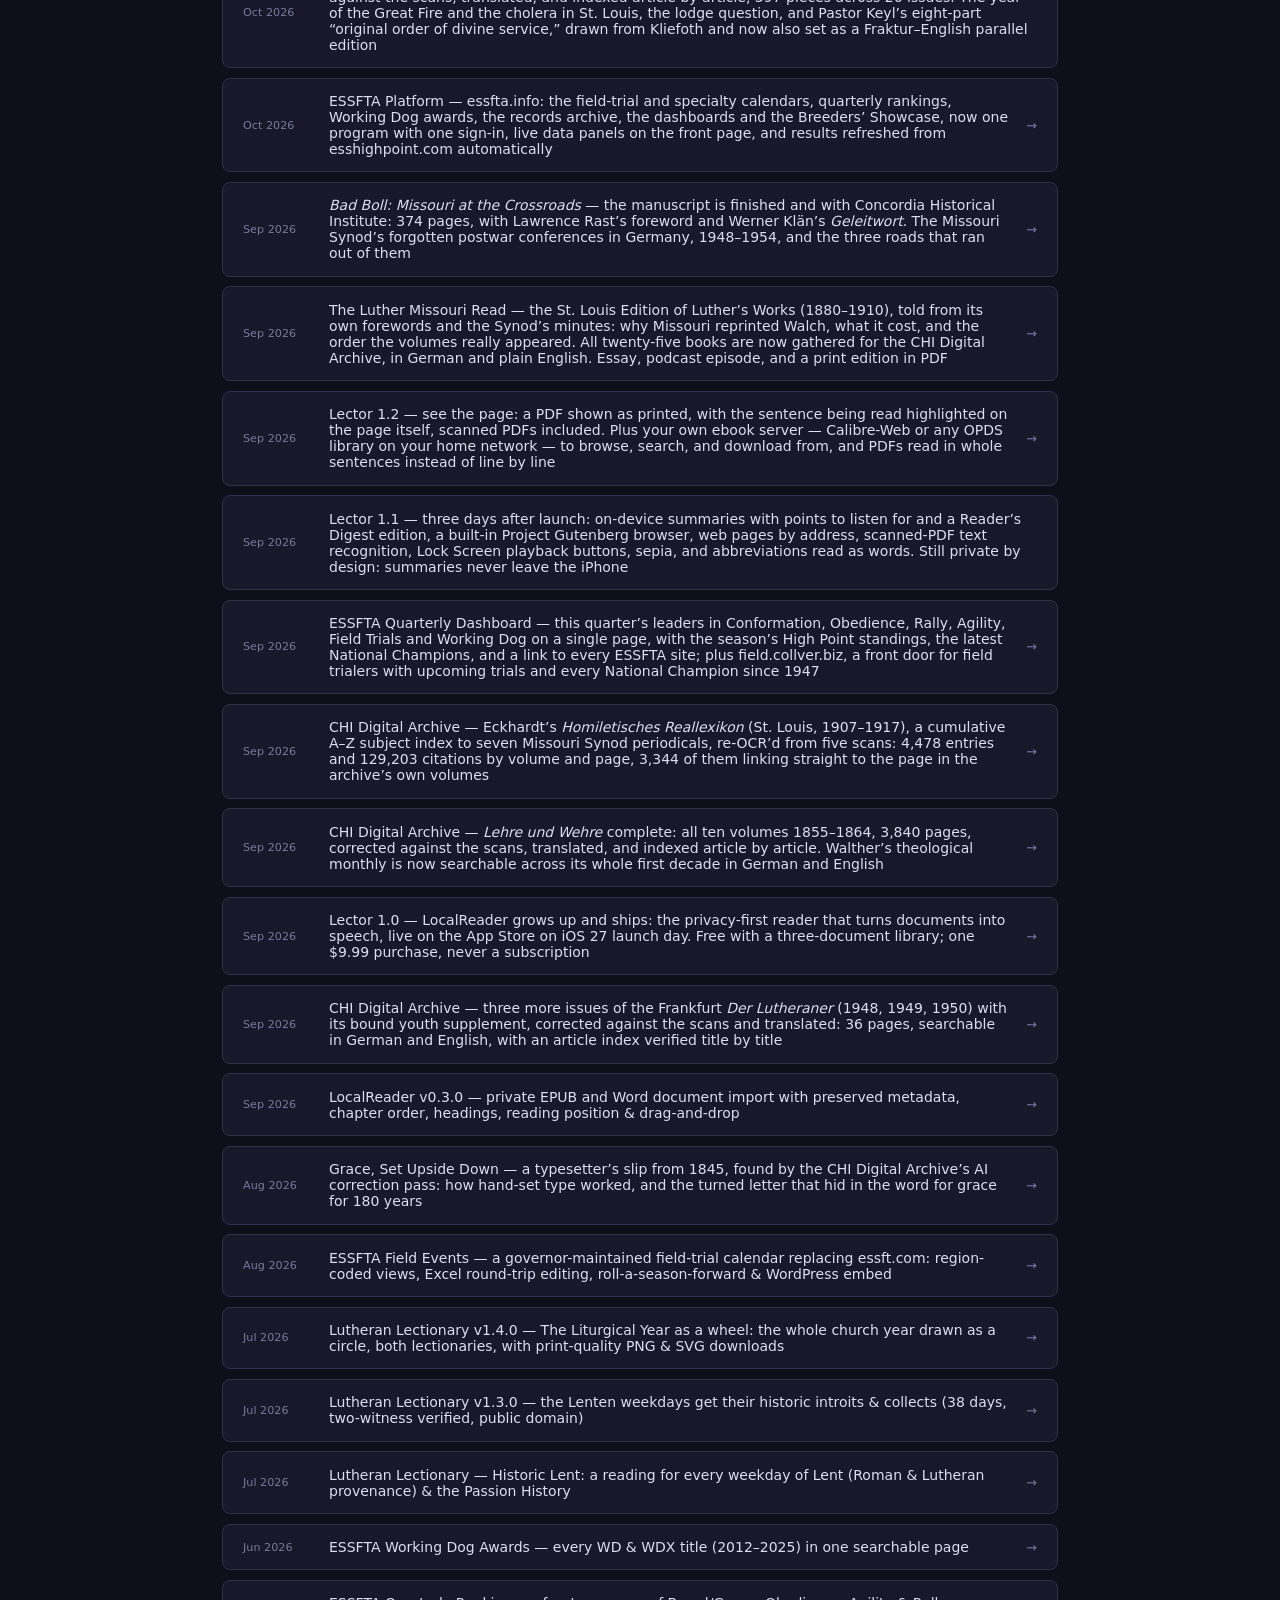
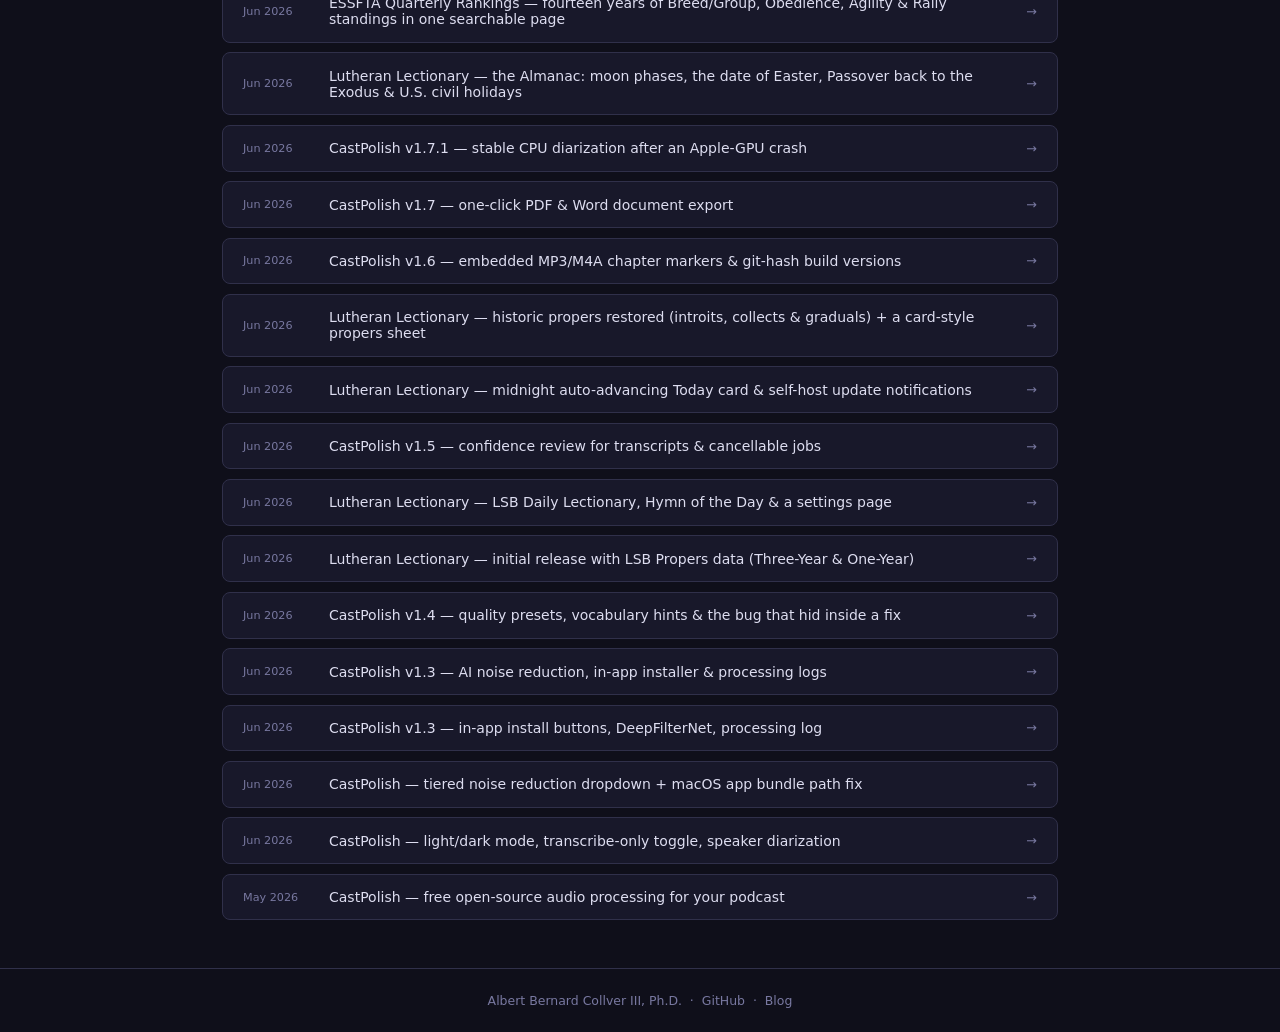
==== commit 4a0e3e0d: "Lectionary: the app for iPhone, iPad and Mac (/app page) Co-Authored-By: Claude Opus 5.5 <noreply@an" ====
--- a/index.html
+++ b/index.html
@@ -236,9 +236,11 @@
       <div class="platform-row">
         <span class="platform-badge badge-gold">✝ LCMS / LSB</span>
         <span class="platform-badge badge-full">✅ Mac / Linux / Docker</span>
-      </div>
-
-      <div class="features">
+        <span class="platform-badge badge-gold">📱 iPhone / iPad / Mac app (coming)</span>
+      </div>
+
+      <div class="features">
+        <div class="feat"><span class="feat-icon feat-icon-gold">📱</span> Native app for iPhone, iPad &amp; Mac — works offline, with a Today widget</div>
         <div class="feat"><span class="feat-icon feat-icon-gold">⛪</span> Reformation &amp; All Saints Sundays, with the regular Sunday as an alternative</div>
         <div class="feat"><span class="feat-icon feat-icon-gold">🔄</span> The Liturgical Year as a wheel, with season dates — print-ready PNG &amp; SVG</div>
         <div class="feat"><span class="feat-icon feat-icon-gold">✠</span> Historic Lent: readings + introit &amp; collect for every weekday</div>
@@ -256,6 +258,7 @@
       <div class="btn-row">
         <a class="btn btn-gold" href="https://lectionary.collver.biz">⛪ Live site</a>
         <a class="btn btn-gold" href="https://github.com/abc3-Mac/lutheran-lectionary">★ GitHub</a>
+        <a class="btn btn-gold" href="https://lectionary.collver.biz/app">📱 The app</a>
         <a class="btn btn-secondary" href="https://news.collver.biz/the-church-year-drawn-as-a-wheel/">Blog post →</a>
       </div>
     </div>
@@ -539,10 +542,16 @@
   <div class="section-header">Recent Updates</div>
   <div class="updates">
 
+    <a class="update-item" href="https://lectionary.collver.biz/app">
+      <span class="update-date">Nov 2026</span>
+      <span class="update-title">Lutheran Lectionary &mdash; the app for iPhone, iPad and Mac: the church year, readings and propers for both series, working without a connection, with a Today widget, PDF and calendar exports, and Shortcuts; a new page shows it in pictures while it is prepared for the App Store</span>
+      <span class="update-tag gold">New</span>
+    </a>
+
     <a class="update-item" href="https://lectionary.collver.biz/wheel">
       <span class="update-date">Nov 2026</span>
       <span class="update-title">Lutheran Lectionary &mdash; dates on the Liturgical Year wheel: each season now shows its first and last day (&ldquo;Lent &middot; 18&nbsp;Feb &ndash; 28&nbsp;Mar&rdquo;), or choose gold start-date ticks around the rim, every Sunday&#8217;s date, or no dates, on the wheel page or in Settings; the PNG &amp; SVG downloads follow your choice</span>
-      <span class="update-tag gold">New</span>
+      <span class="update-arrow">→</span>
     </a>
 
     <a class="update-item" href="https://apps.apple.com/app/id6818651371">
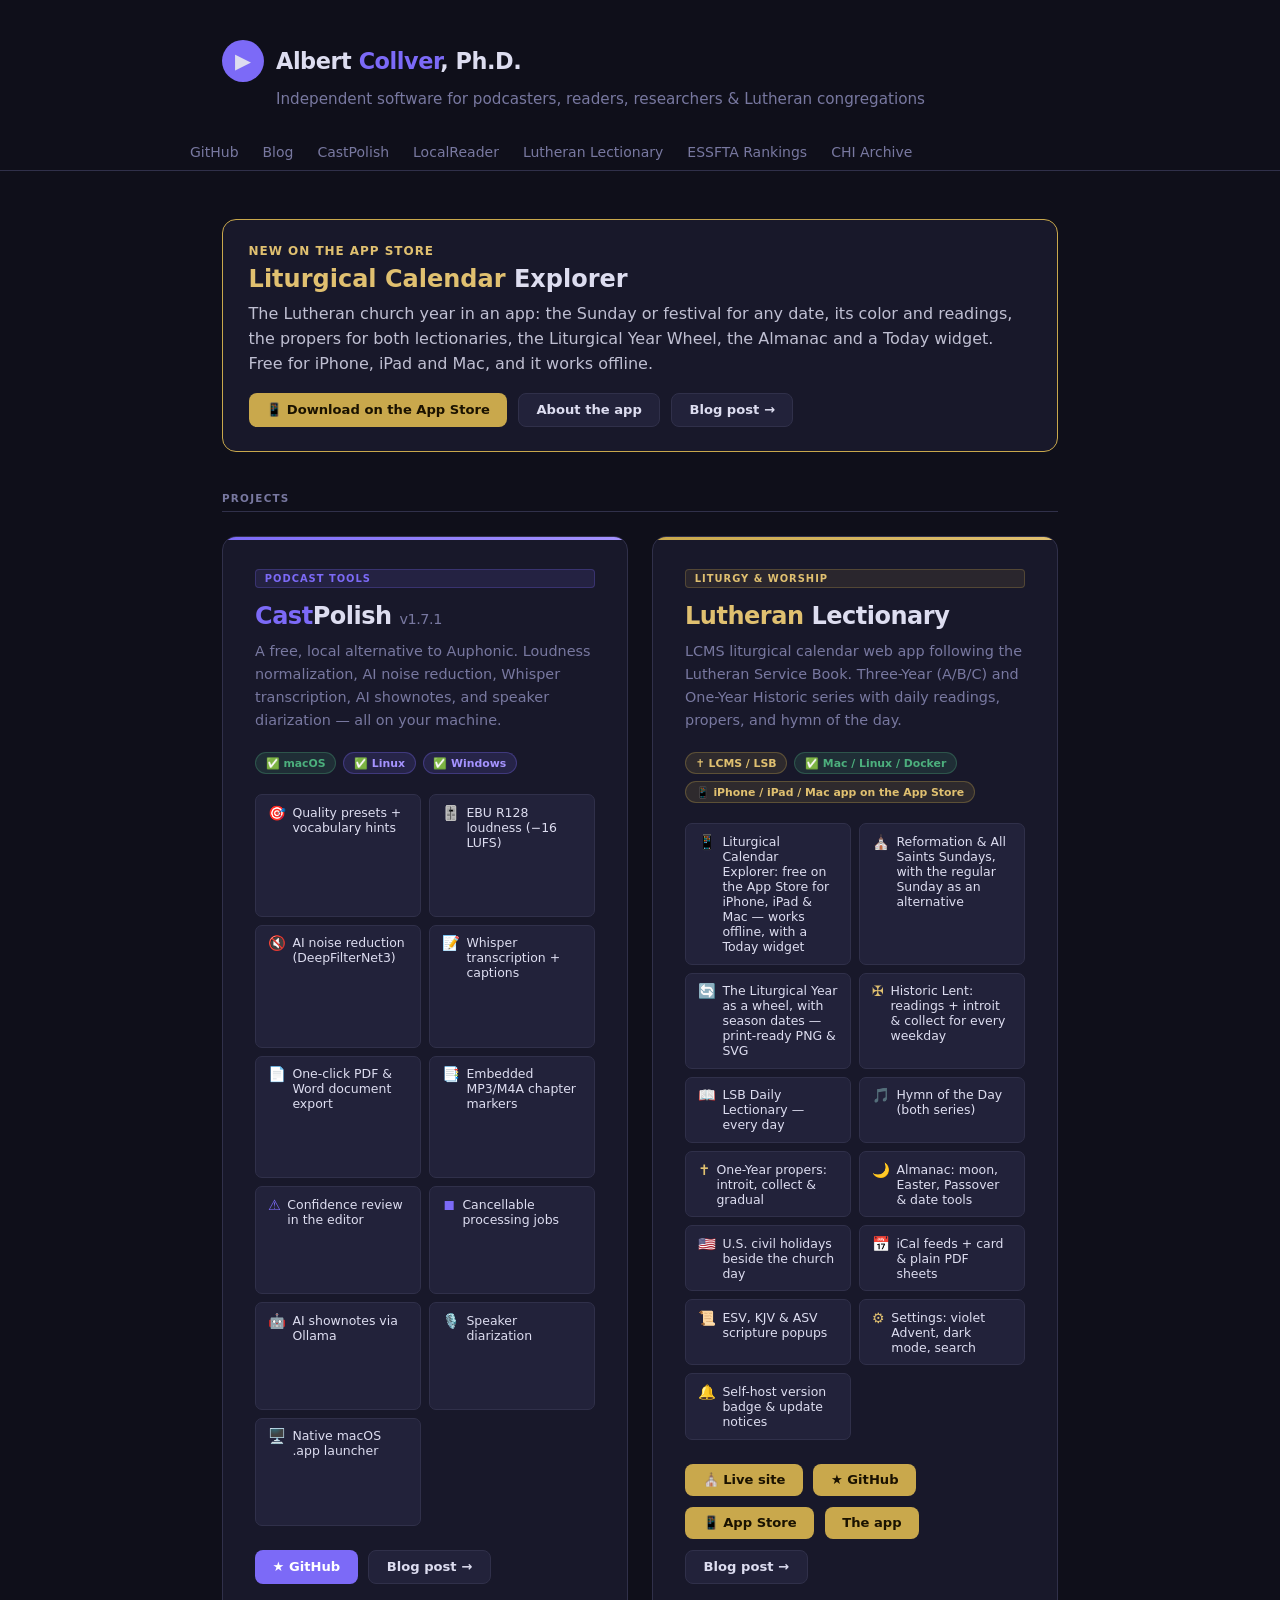
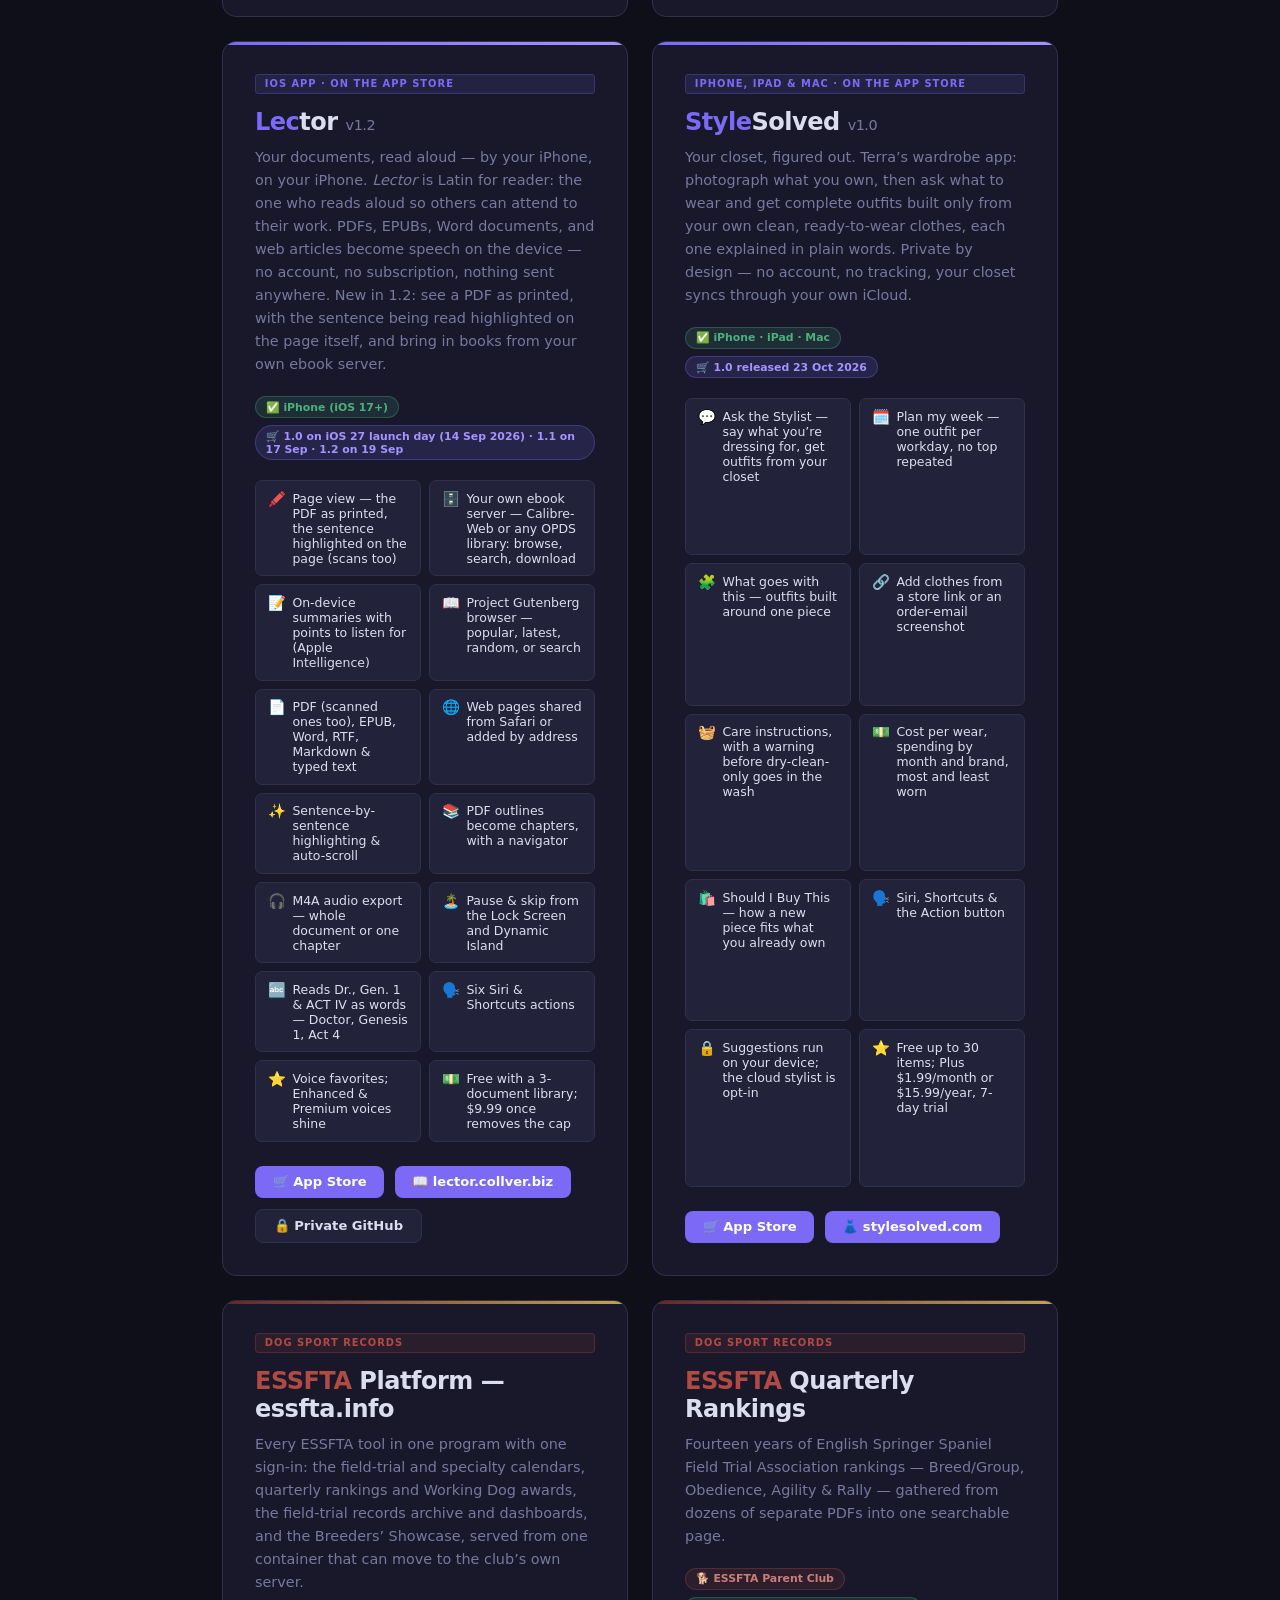
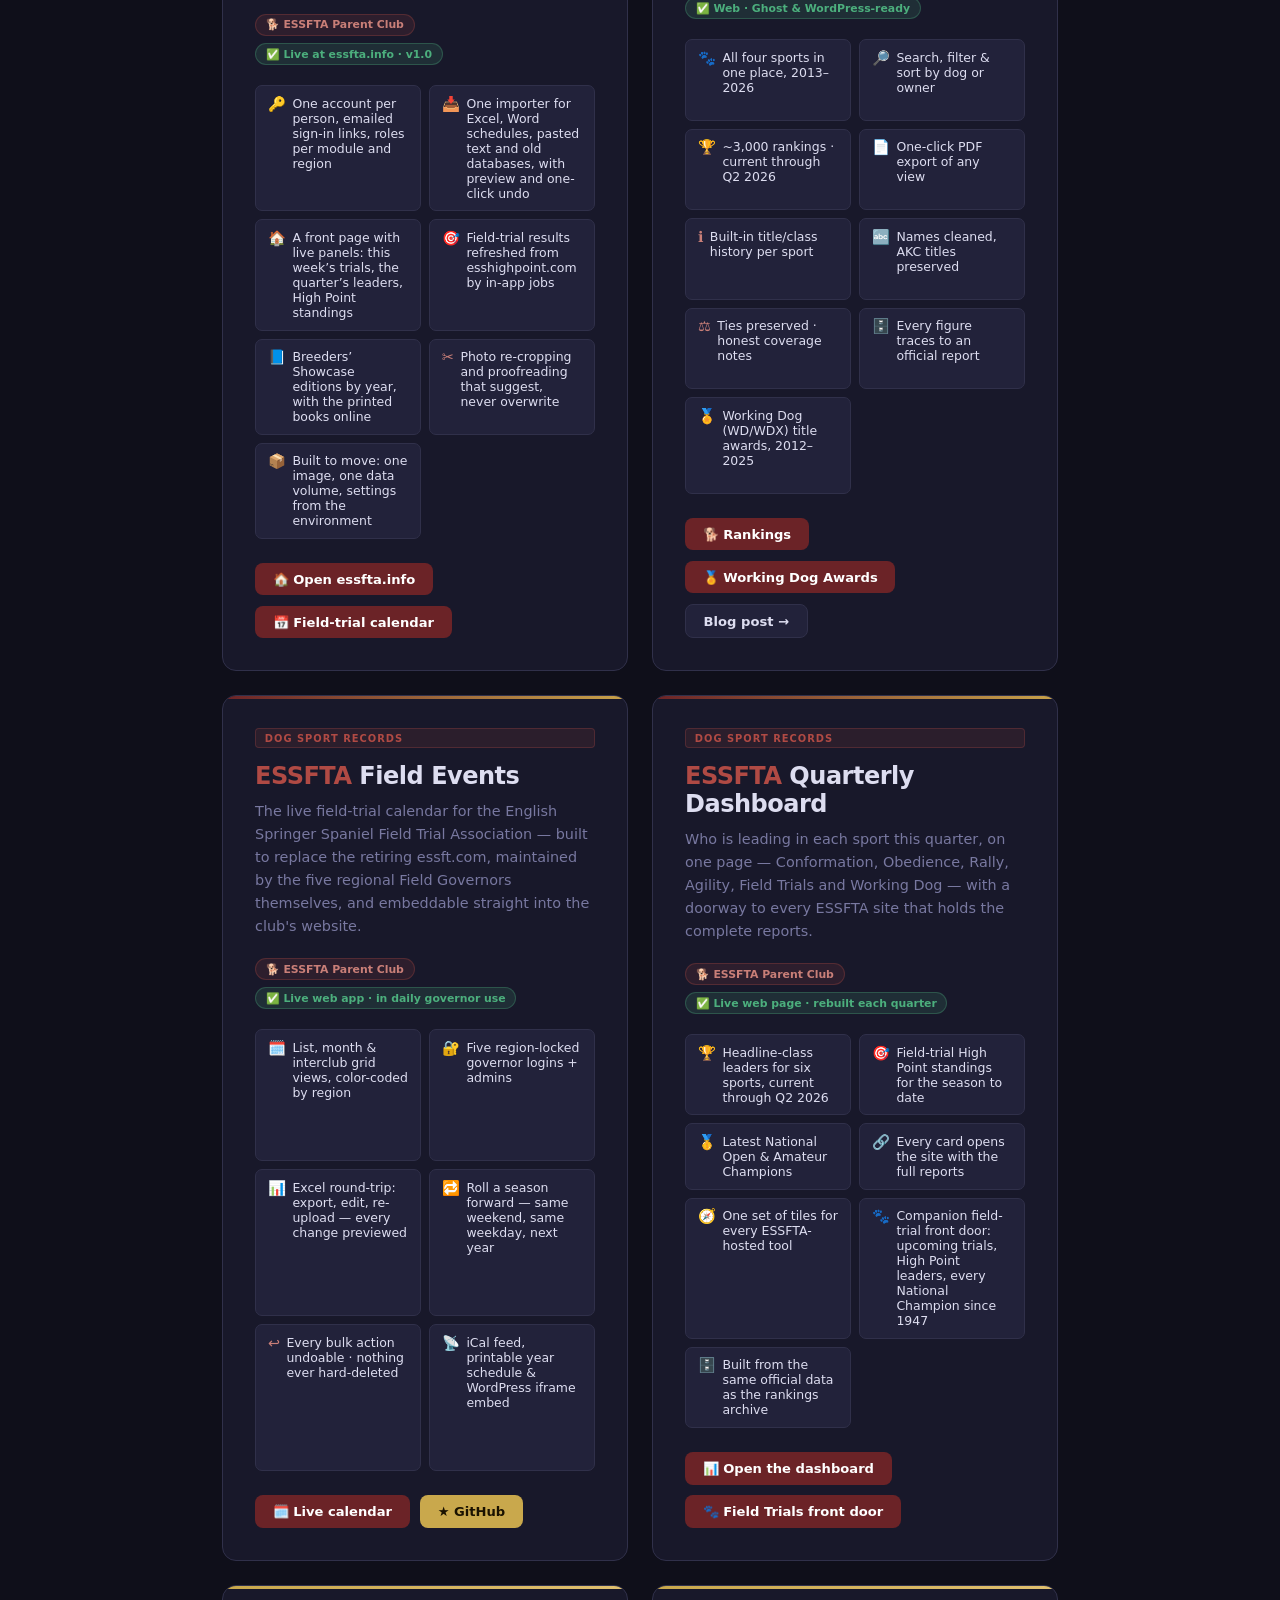
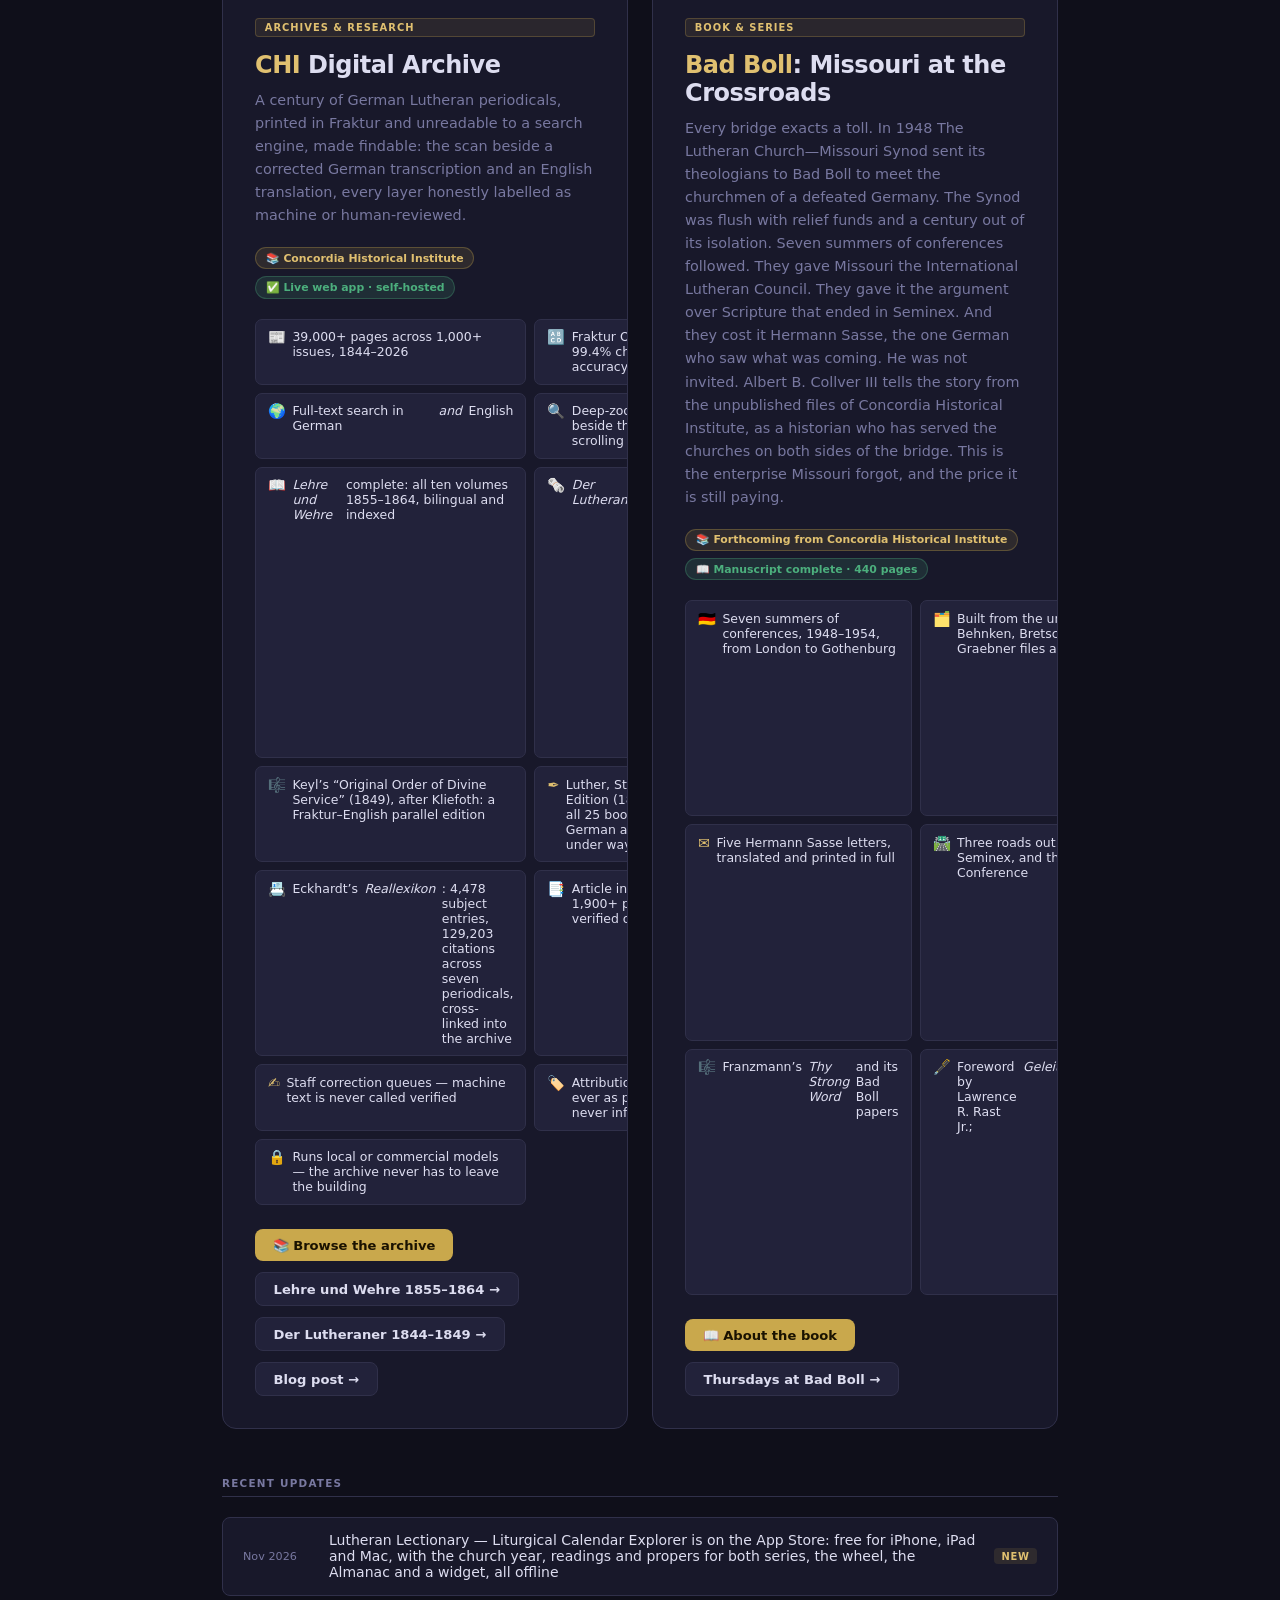
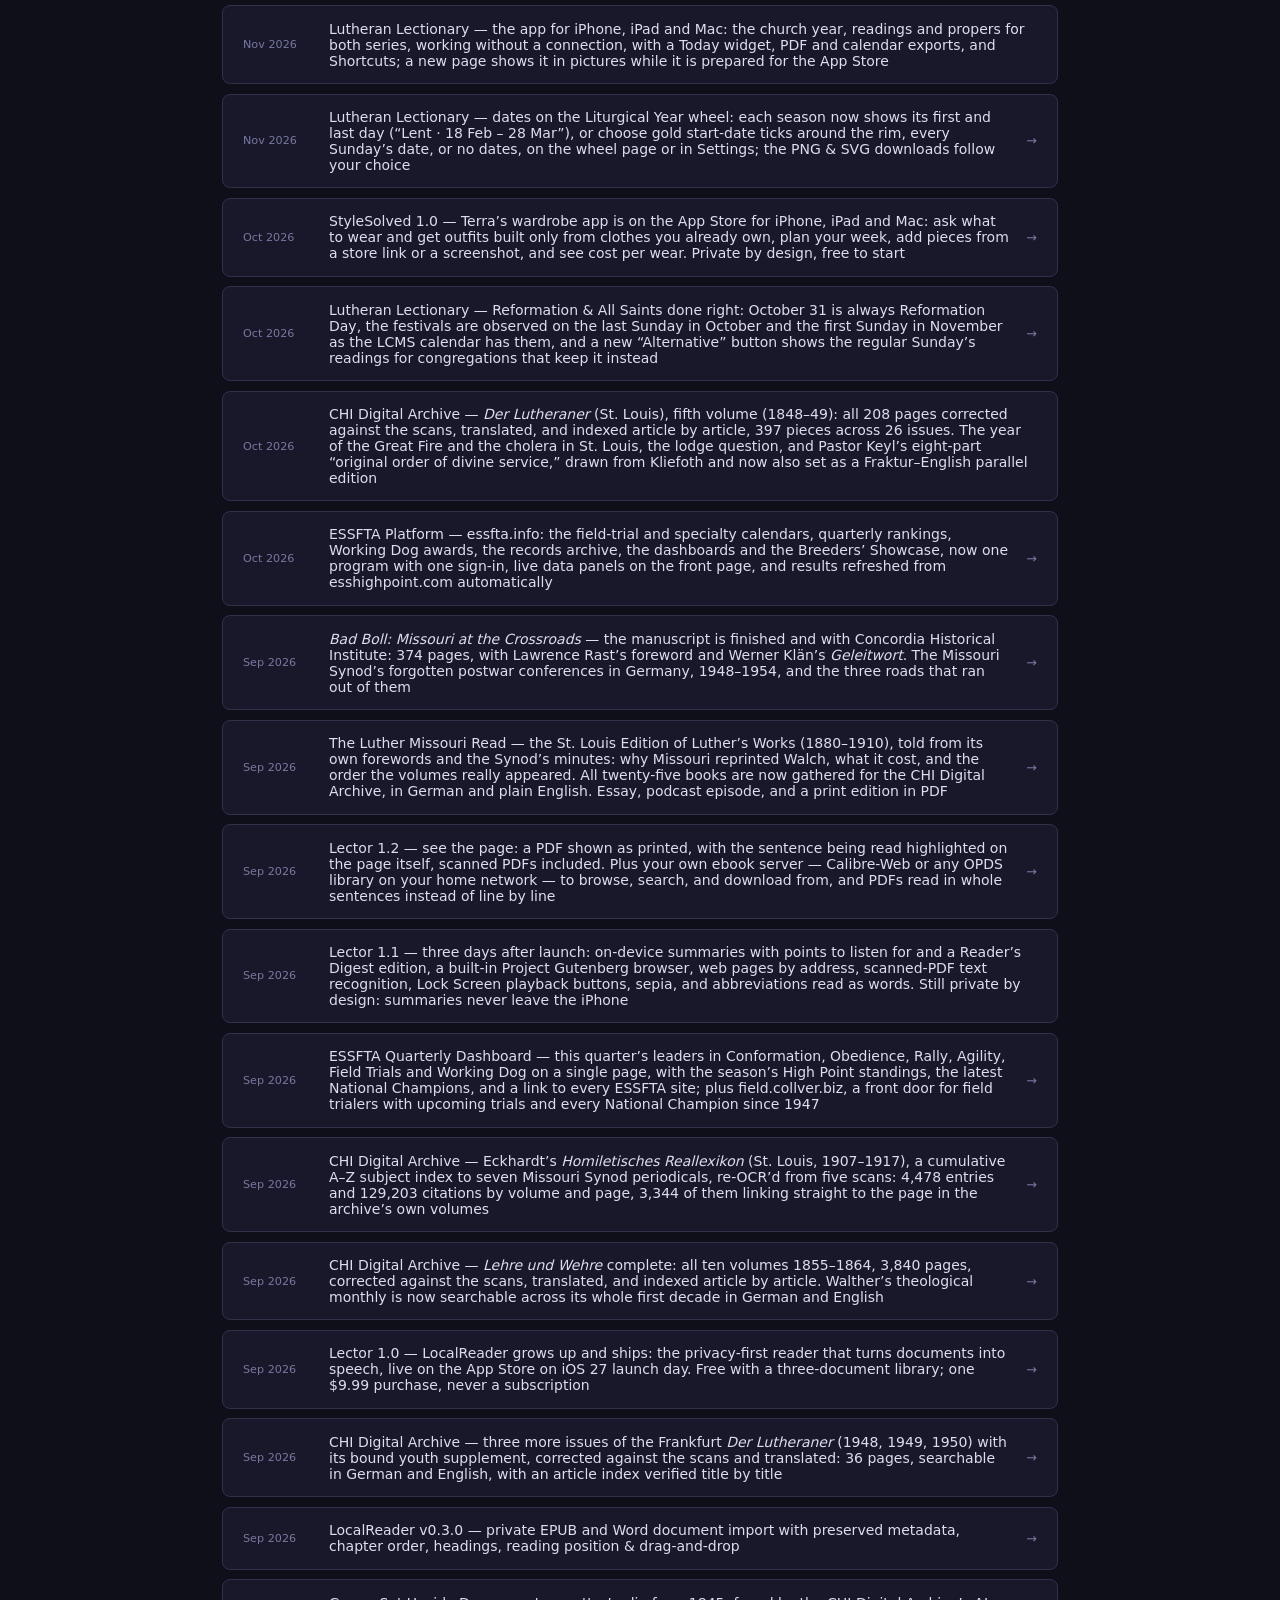
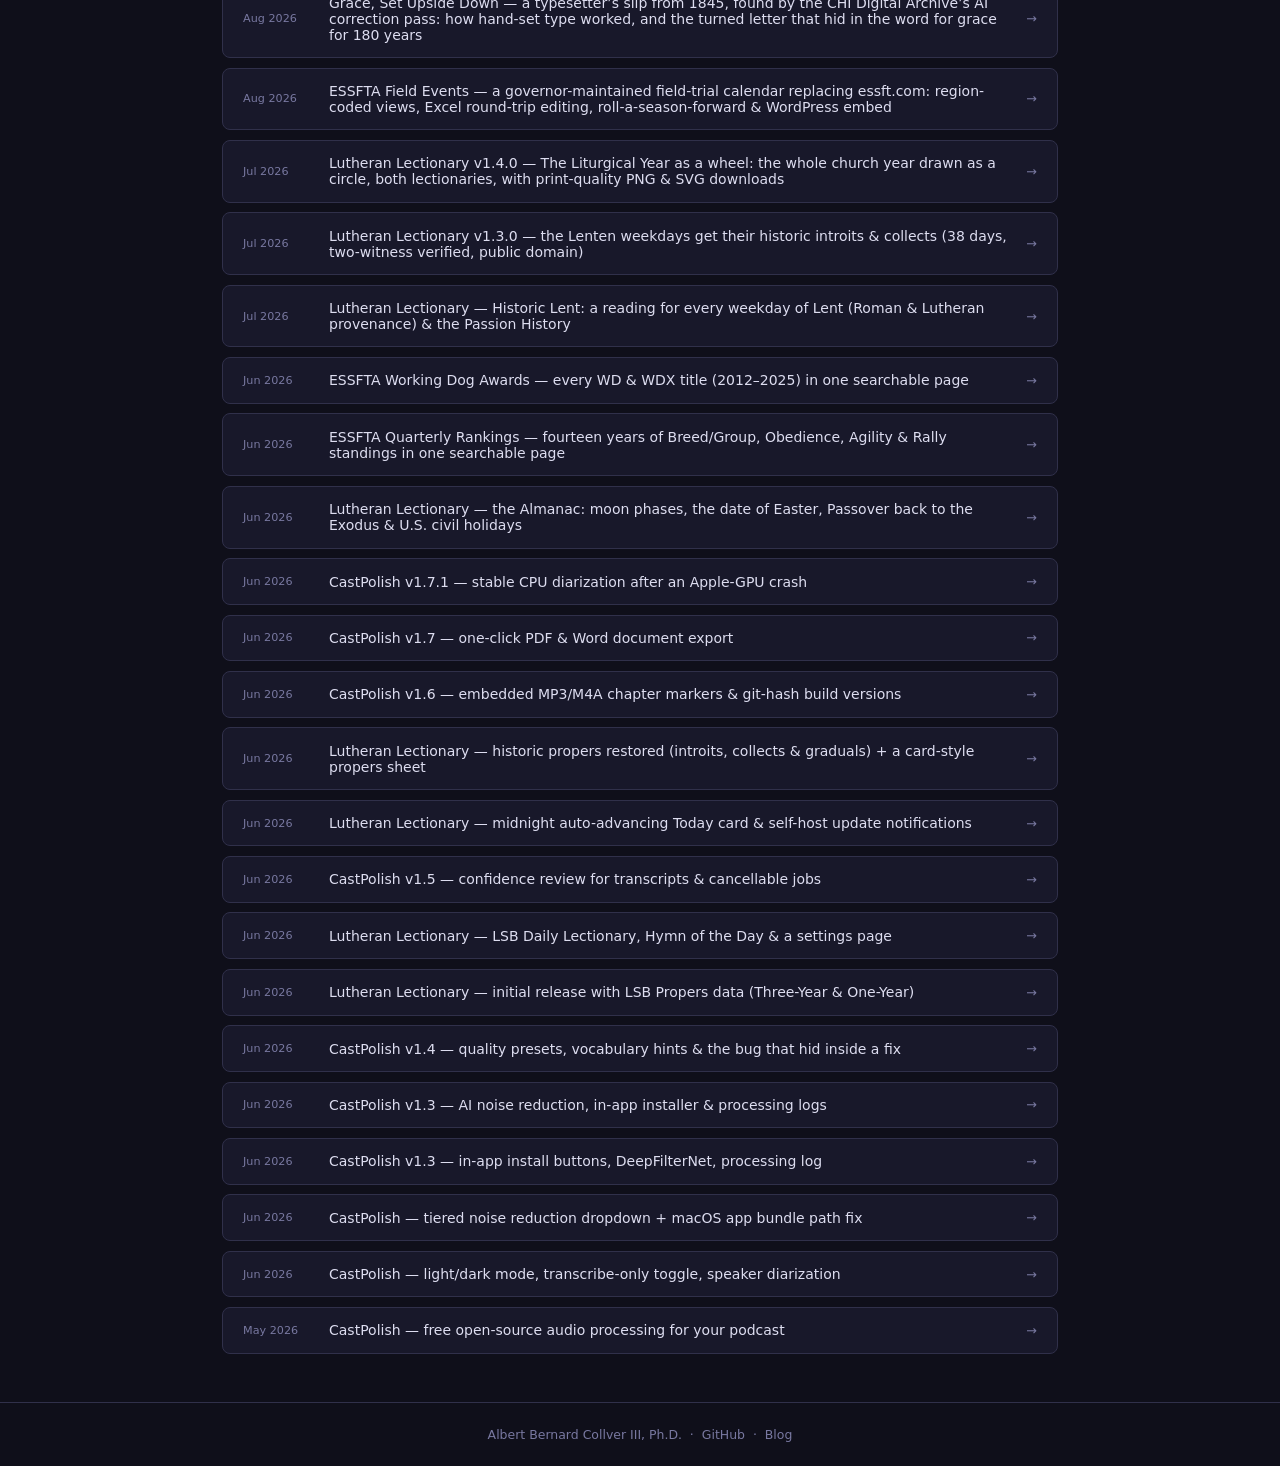
==== commit 39a72c8a: "Liturgical Calendar Explorer on the App Store: featured notice, card buttons, Recent Updates Co-Auth" ====
--- a/index.html
+++ b/index.html
@@ -185,6 +185,26 @@
 
 <main>
 
+  <div class="app-callout">
+    <div class="app-callout-kicker">New on the App Store</div>
+    <h2><span class="accent-gold-text">Liturgical Calendar</span> Explorer</h2>
+    <p>The Lutheran church year in an app: the Sunday or festival for any date, its color and readings, the propers for both lectionaries, the Liturgical Year Wheel, the Almanac and a Today widget. Free for iPhone, iPad and Mac, and it works offline.</p>
+    <div class="btn-row">
+      <a class="btn btn-gold" href="https://apps.apple.com/app/id6835621427">📱 Download on the App Store</a>
+      <a class="btn btn-secondary" href="https://lectionary.collver.biz/app">About the app</a>
+      <a class="btn btn-secondary" href="https://news.collver.biz/liturgical-calendar-explorer-the-church-year-on-iphone-ipad-and-mac/">Blog post →</a>
+    </div>
+  </div>
+  <style>
+    .app-callout { margin: 0 0 2.5rem; padding: 1.5rem 1.6rem; border-radius: 14px;
+                   background: var(--surface); border: 1px solid var(--accent-gold); }
+    .app-callout-kicker { font-size: .75rem; font-weight: 700; letter-spacing: .08em; text-transform: uppercase;
+                   color: var(--accent-gold2); margin-bottom: .4rem; }
+    .app-callout h2 { font-size: 1.5rem; margin: 0 0 .6rem; }
+    .app-callout h2 .accent-gold-text { color: var(--accent-gold2); }
+    .app-callout p { color: var(--text); opacity: .85; margin: 0 0 1rem; line-height: 1.55; }
+  </style>
+
   <div class="section-header" style="margin-bottom:1.5rem;">Projects</div>
 
   <div class="projects-grid">
@@ -236,11 +256,11 @@
       <div class="platform-row">
         <span class="platform-badge badge-gold">✝ LCMS / LSB</span>
         <span class="platform-badge badge-full">✅ Mac / Linux / Docker</span>
-        <span class="platform-badge badge-gold">📱 iPhone / iPad / Mac app (coming)</span>
-      </div>
-
-      <div class="features">
-        <div class="feat"><span class="feat-icon feat-icon-gold">📱</span> Native app for iPhone, iPad &amp; Mac — works offline, with a Today widget</div>
+        <span class="platform-badge badge-gold">📱 iPhone / iPad / Mac app on the App Store</span>
+      </div>
+
+      <div class="features">
+        <div class="feat"><span class="feat-icon feat-icon-gold">📱</span> Liturgical Calendar Explorer: free on the App Store for iPhone, iPad &amp; Mac — works offline, with a Today widget</div>
         <div class="feat"><span class="feat-icon feat-icon-gold">⛪</span> Reformation &amp; All Saints Sundays, with the regular Sunday as an alternative</div>
         <div class="feat"><span class="feat-icon feat-icon-gold">🔄</span> The Liturgical Year as a wheel, with season dates — print-ready PNG &amp; SVG</div>
         <div class="feat"><span class="feat-icon feat-icon-gold">✠</span> Historic Lent: readings + introit &amp; collect for every weekday</div>
@@ -258,8 +278,9 @@
       <div class="btn-row">
         <a class="btn btn-gold" href="https://lectionary.collver.biz">⛪ Live site</a>
         <a class="btn btn-gold" href="https://github.com/abc3-Mac/lutheran-lectionary">★ GitHub</a>
-        <a class="btn btn-gold" href="https://lectionary.collver.biz/app">📱 The app</a>
-        <a class="btn btn-secondary" href="https://news.collver.biz/the-church-year-drawn-as-a-wheel/">Blog post →</a>
+        <a class="btn btn-gold" href="https://apps.apple.com/app/id6835621427">📱 App Store</a>
+        <a class="btn btn-gold" href="https://lectionary.collver.biz/app">The app</a>
+        <a class="btn btn-secondary" href="https://news.collver.biz/liturgical-calendar-explorer-the-church-year-on-iphone-ipad-and-mac/">Blog post →</a>
       </div>
     </div>
 
@@ -542,10 +563,15 @@
   <div class="section-header">Recent Updates</div>
   <div class="updates">
 
+    <a class="update-item" href="https://news.collver.biz/liturgical-calendar-explorer-the-church-year-on-iphone-ipad-and-mac/">
+      <span class="update-date">Nov 2026</span>
+      <span class="update-title">Lutheran Lectionary &mdash; Liturgical Calendar Explorer is on the App Store: free for iPhone, iPad and Mac, with the church year, readings and propers for both series, the wheel, the Almanac and a widget, all offline</span>
+      <span class="update-tag gold">New</span>
+    </a>
+
     <a class="update-item" href="https://lectionary.collver.biz/app">
       <span class="update-date">Nov 2026</span>
       <span class="update-title">Lutheran Lectionary &mdash; the app for iPhone, iPad and Mac: the church year, readings and propers for both series, working without a connection, with a Today widget, PDF and calendar exports, and Shortcuts; a new page shows it in pictures while it is prepared for the App Store</span>
-      <span class="update-tag gold">New</span>
     </a>
 
     <a class="update-item" href="https://lectionary.collver.biz/wheel">
